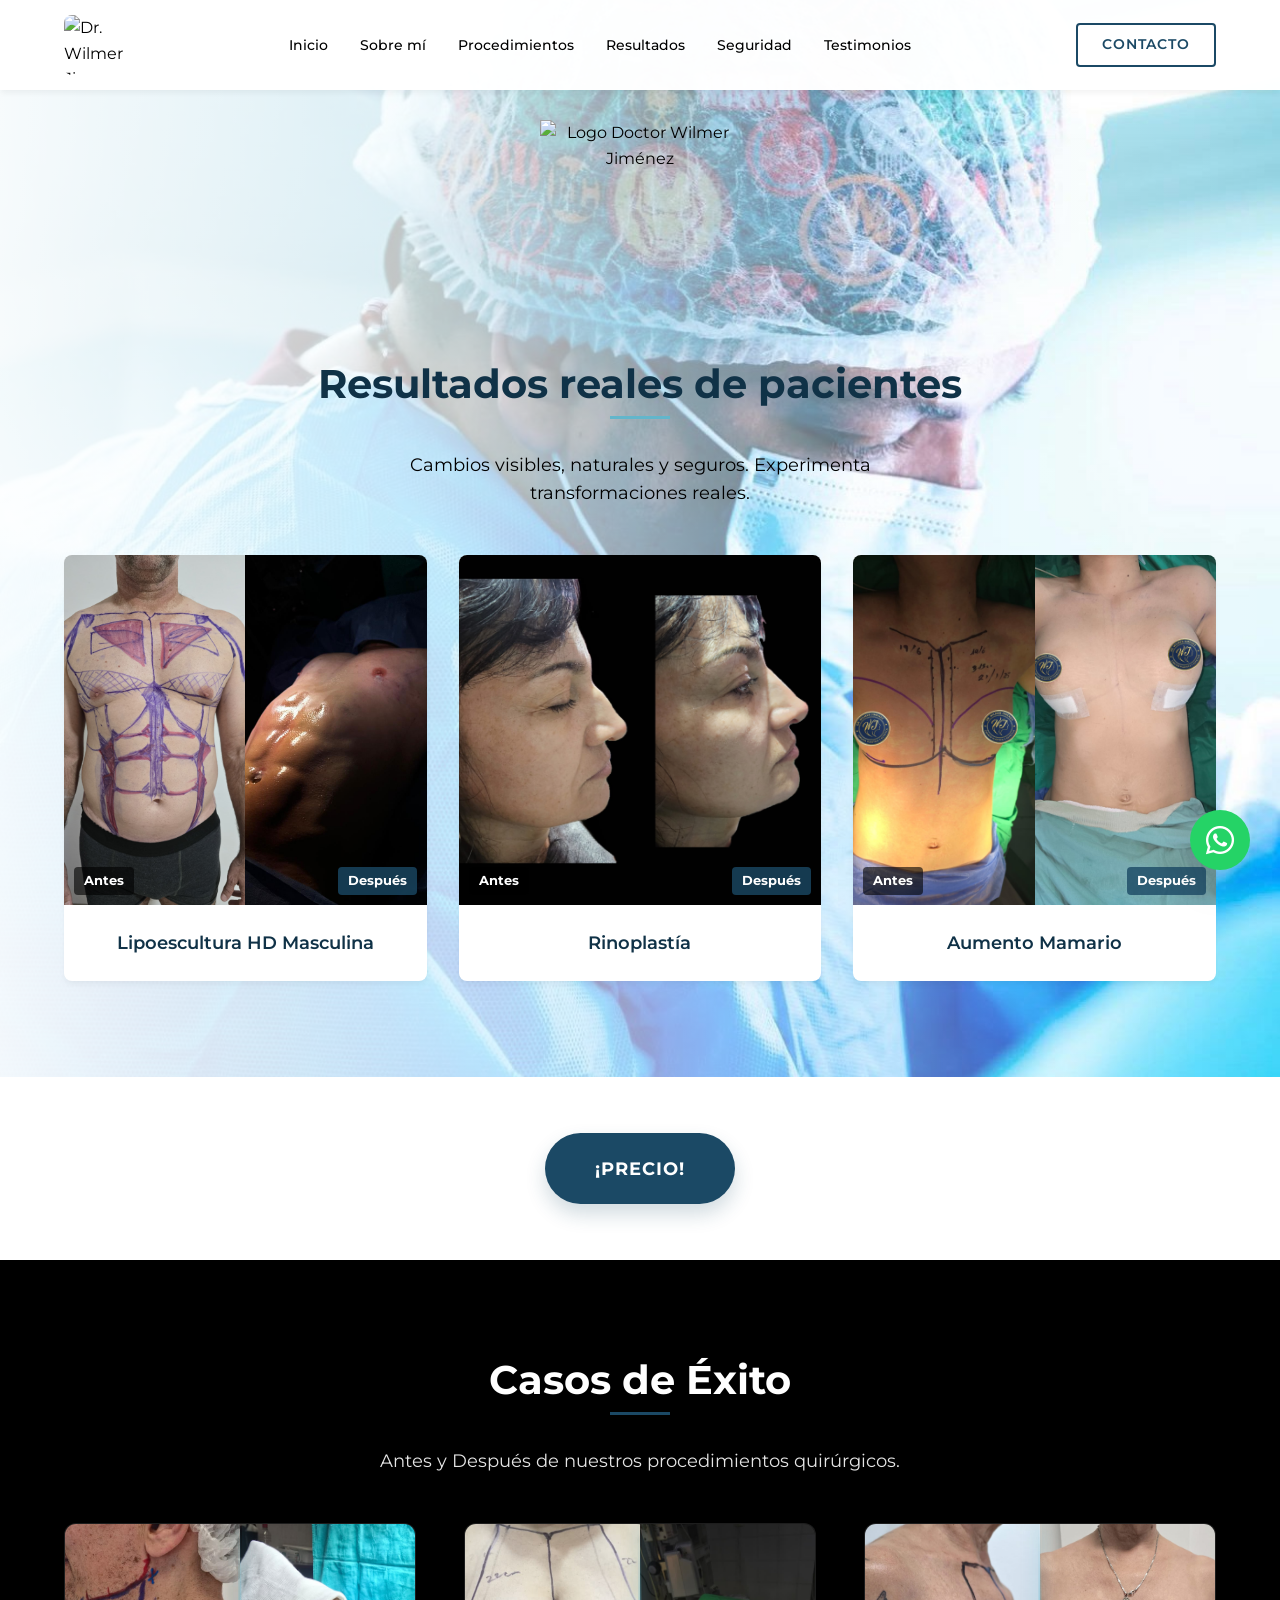
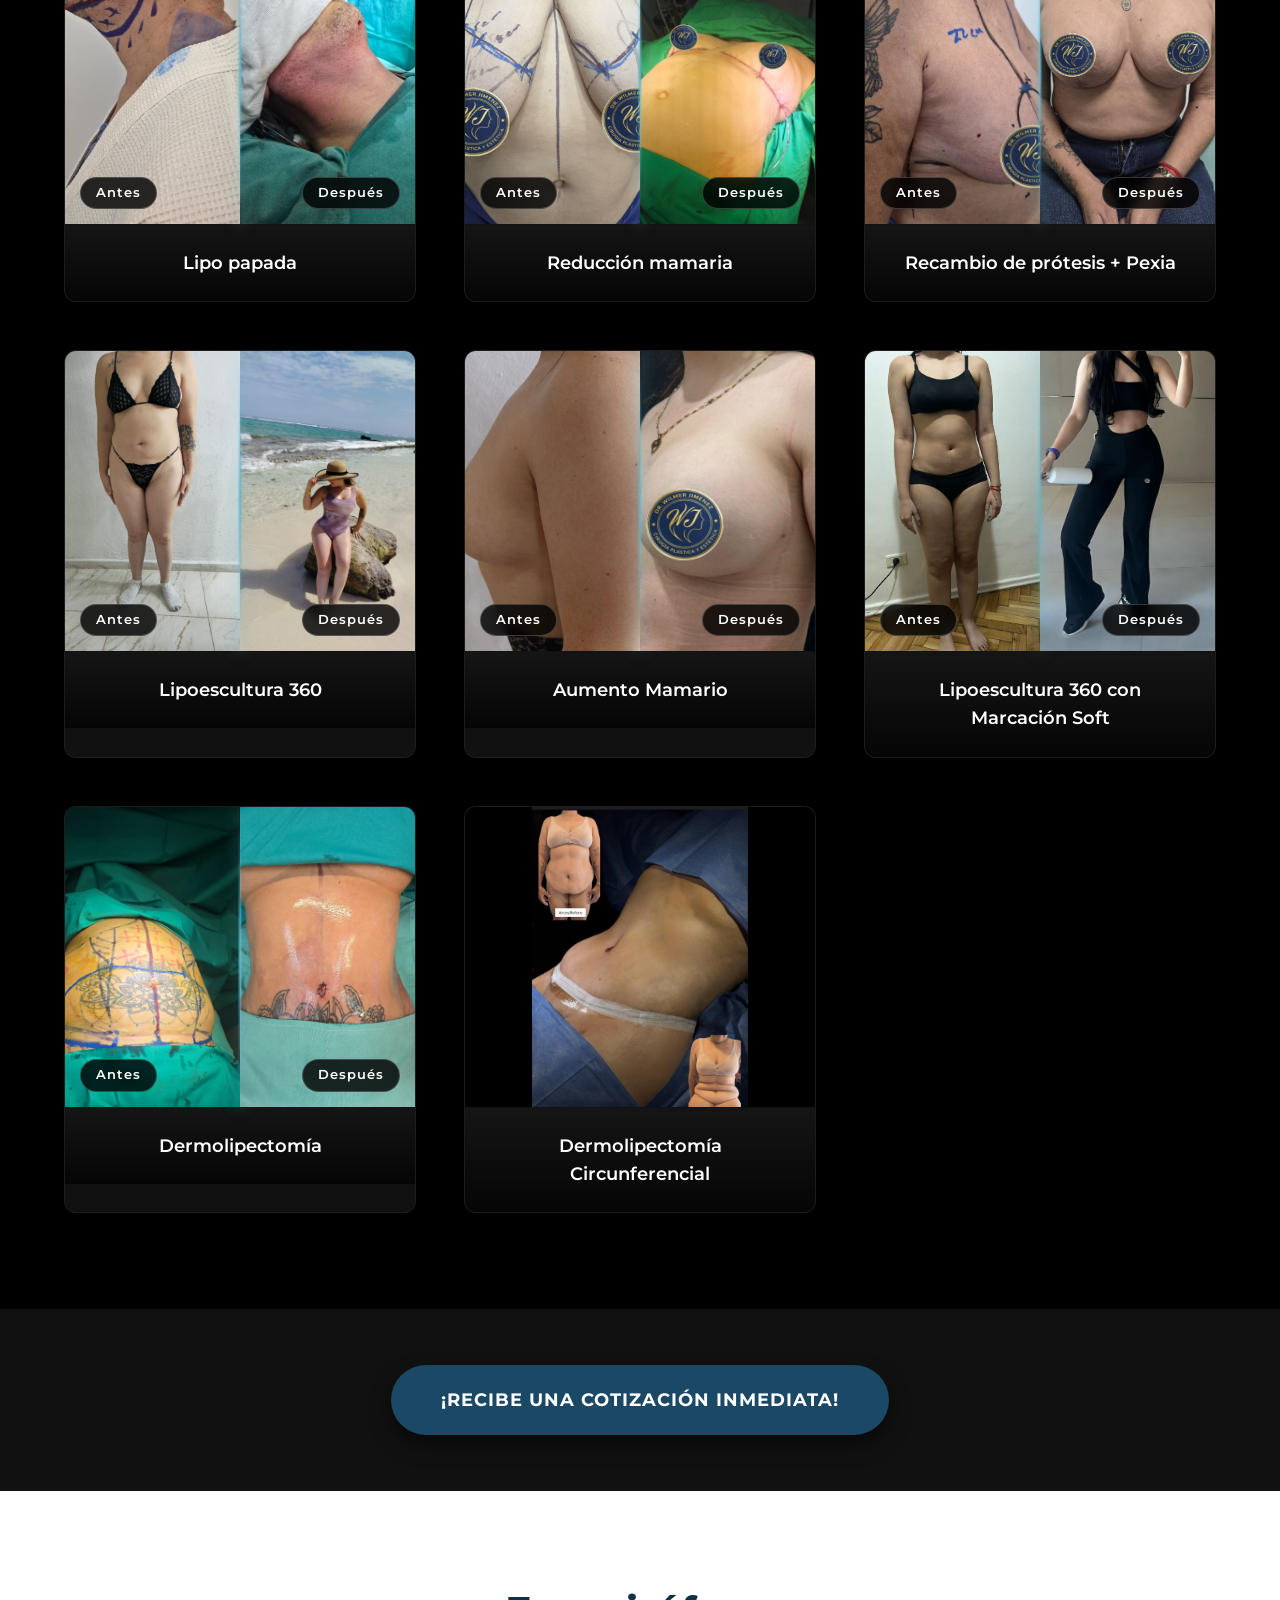
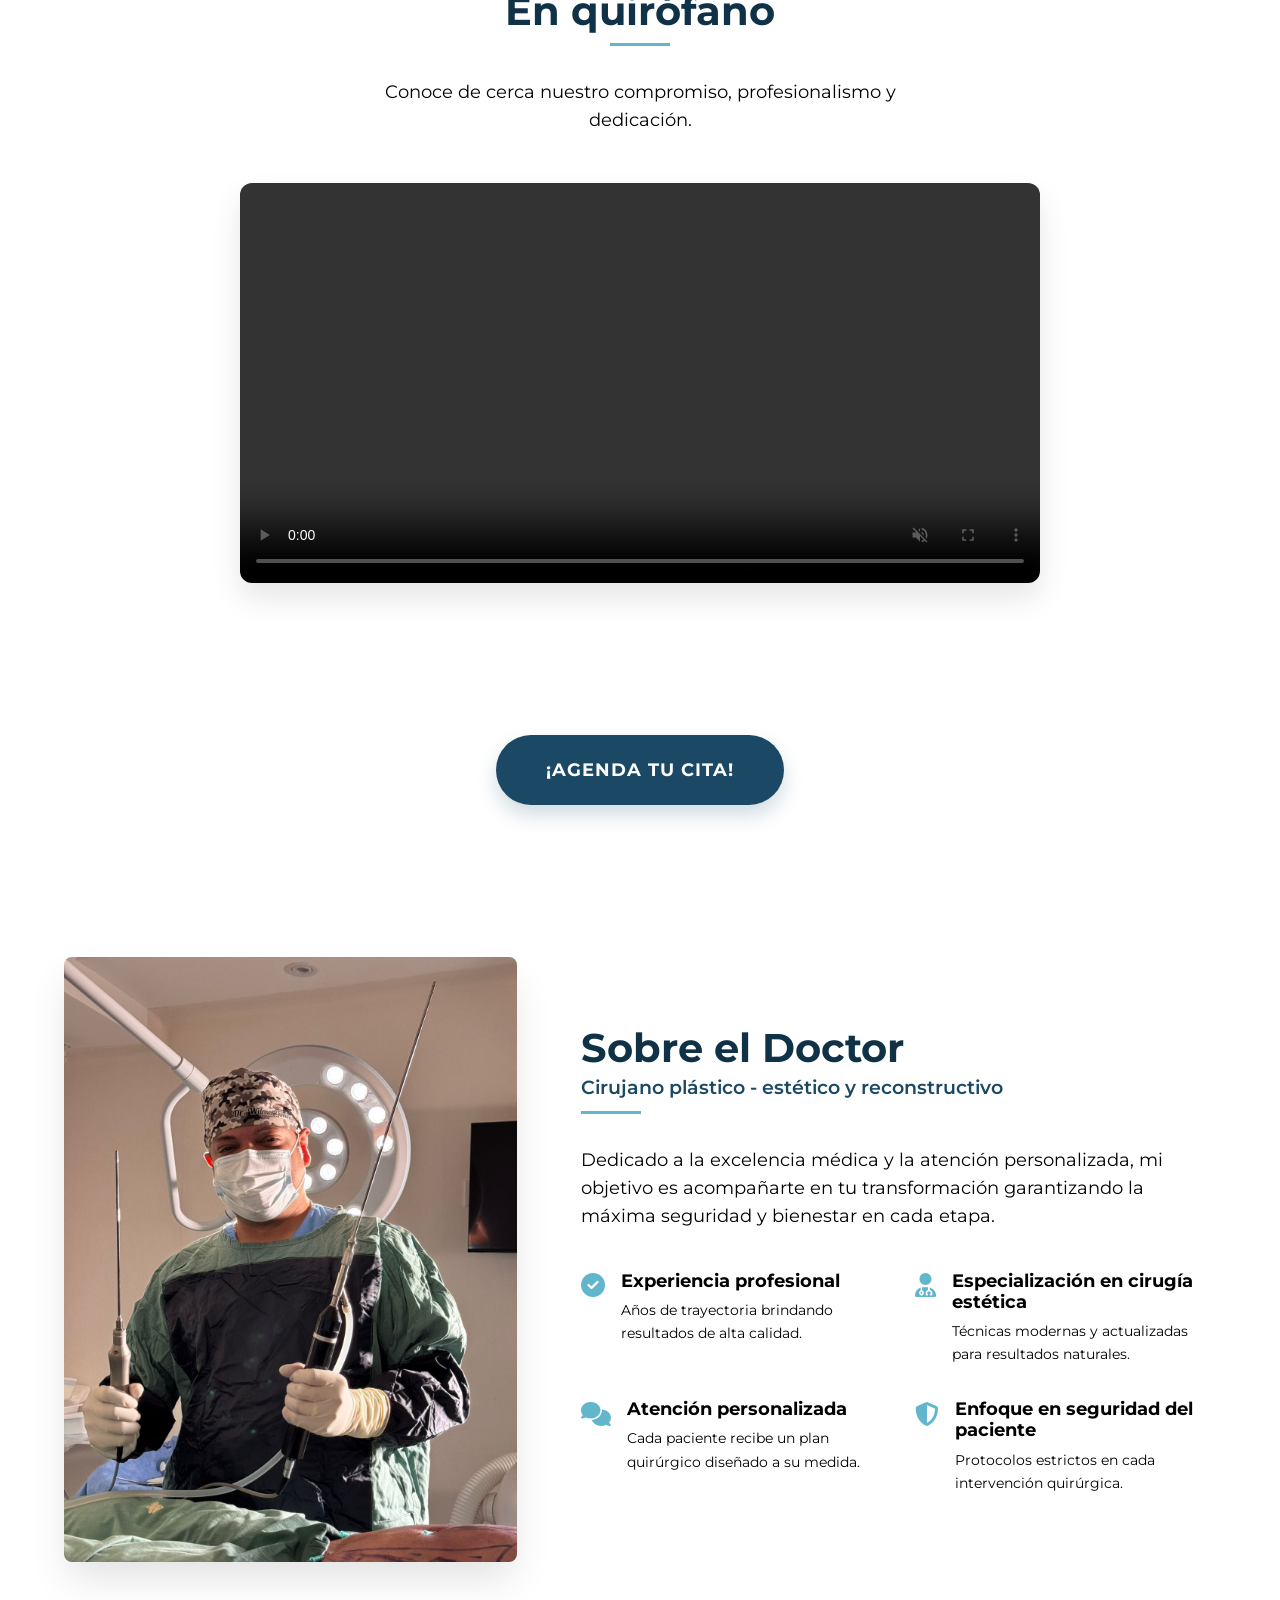
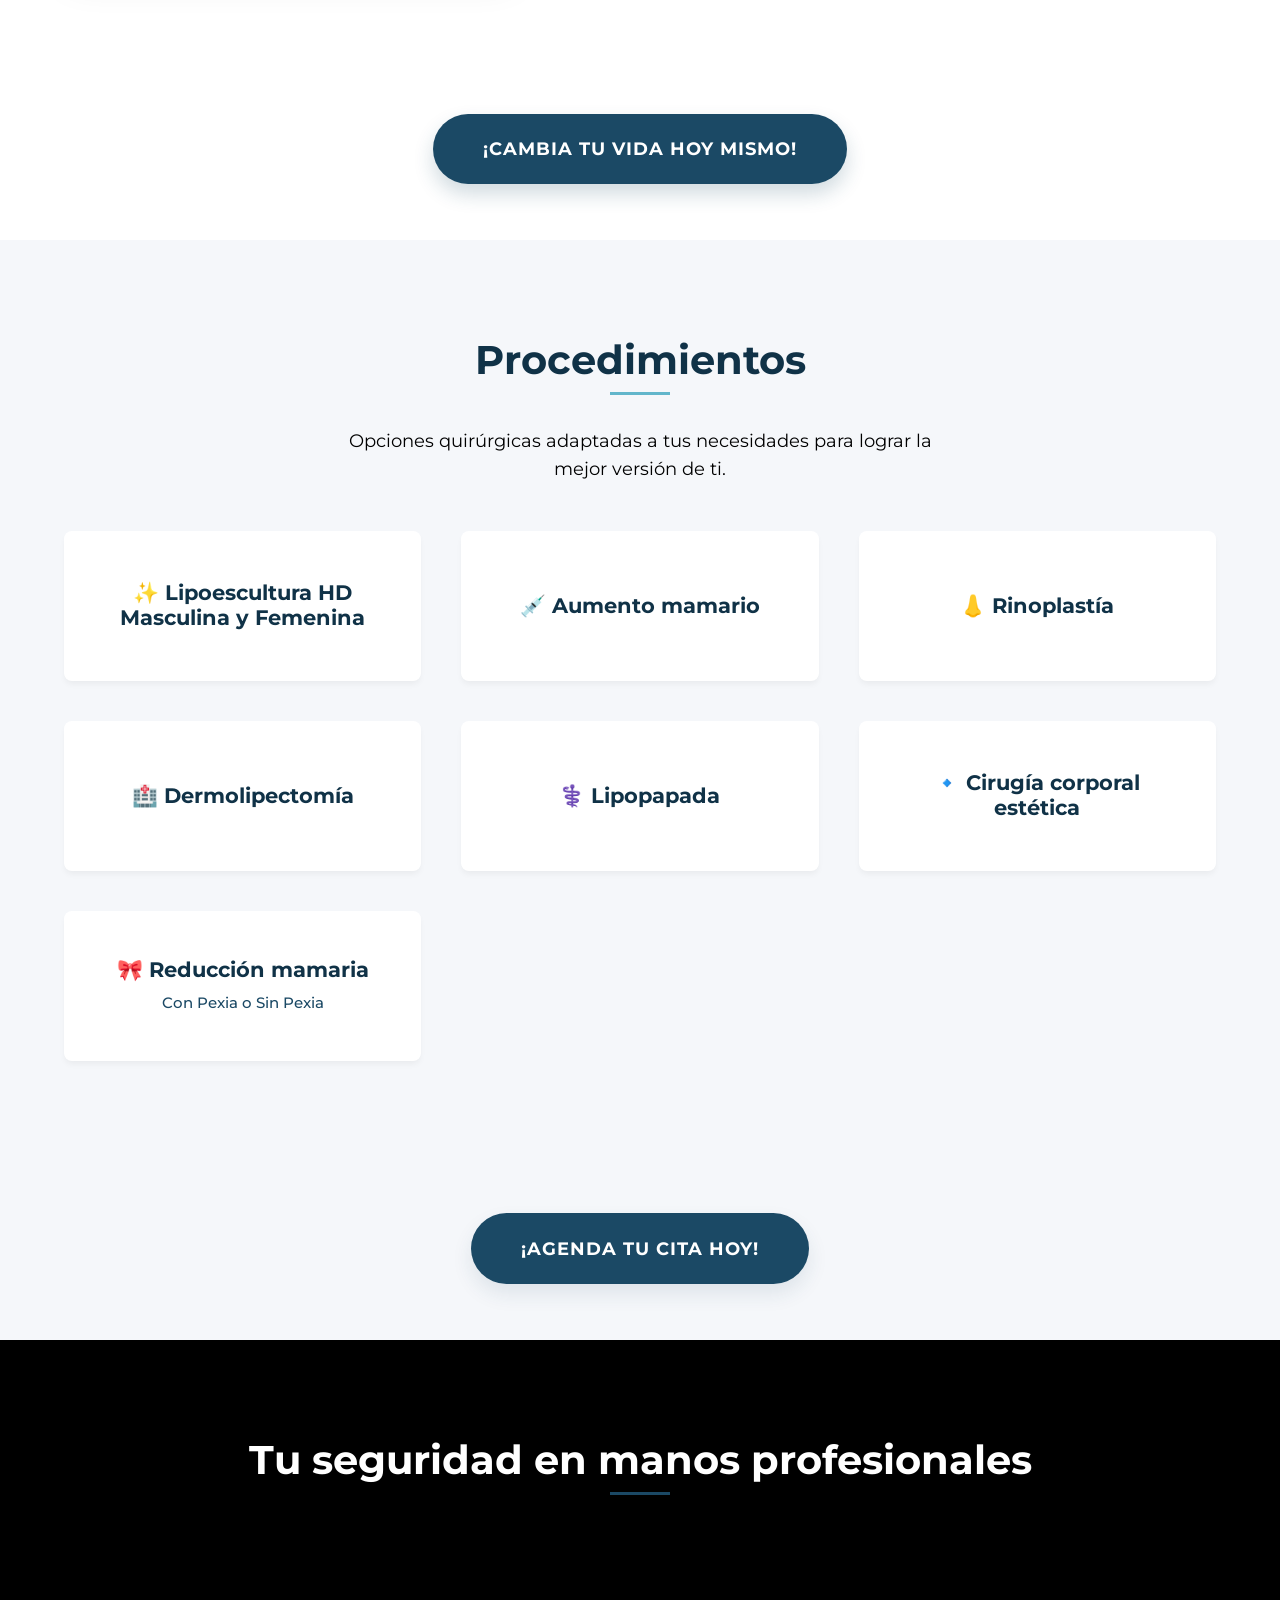
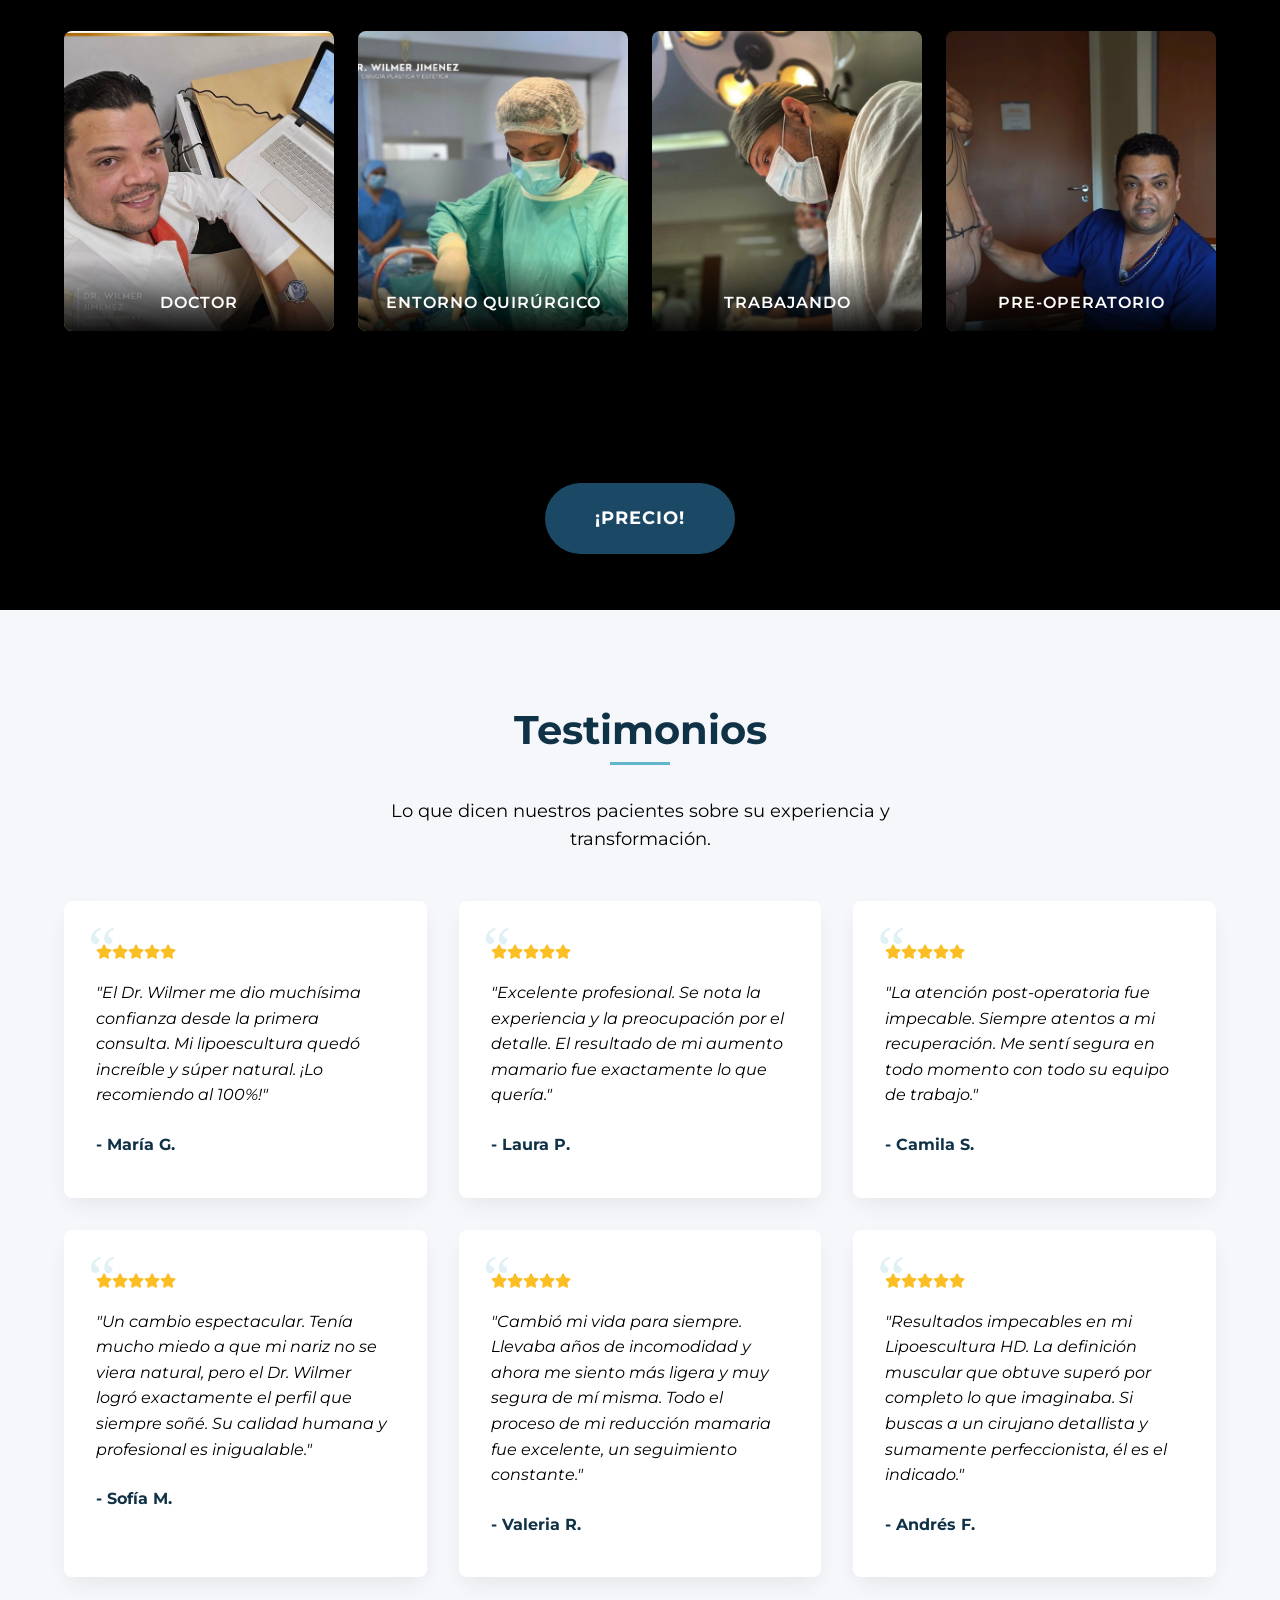
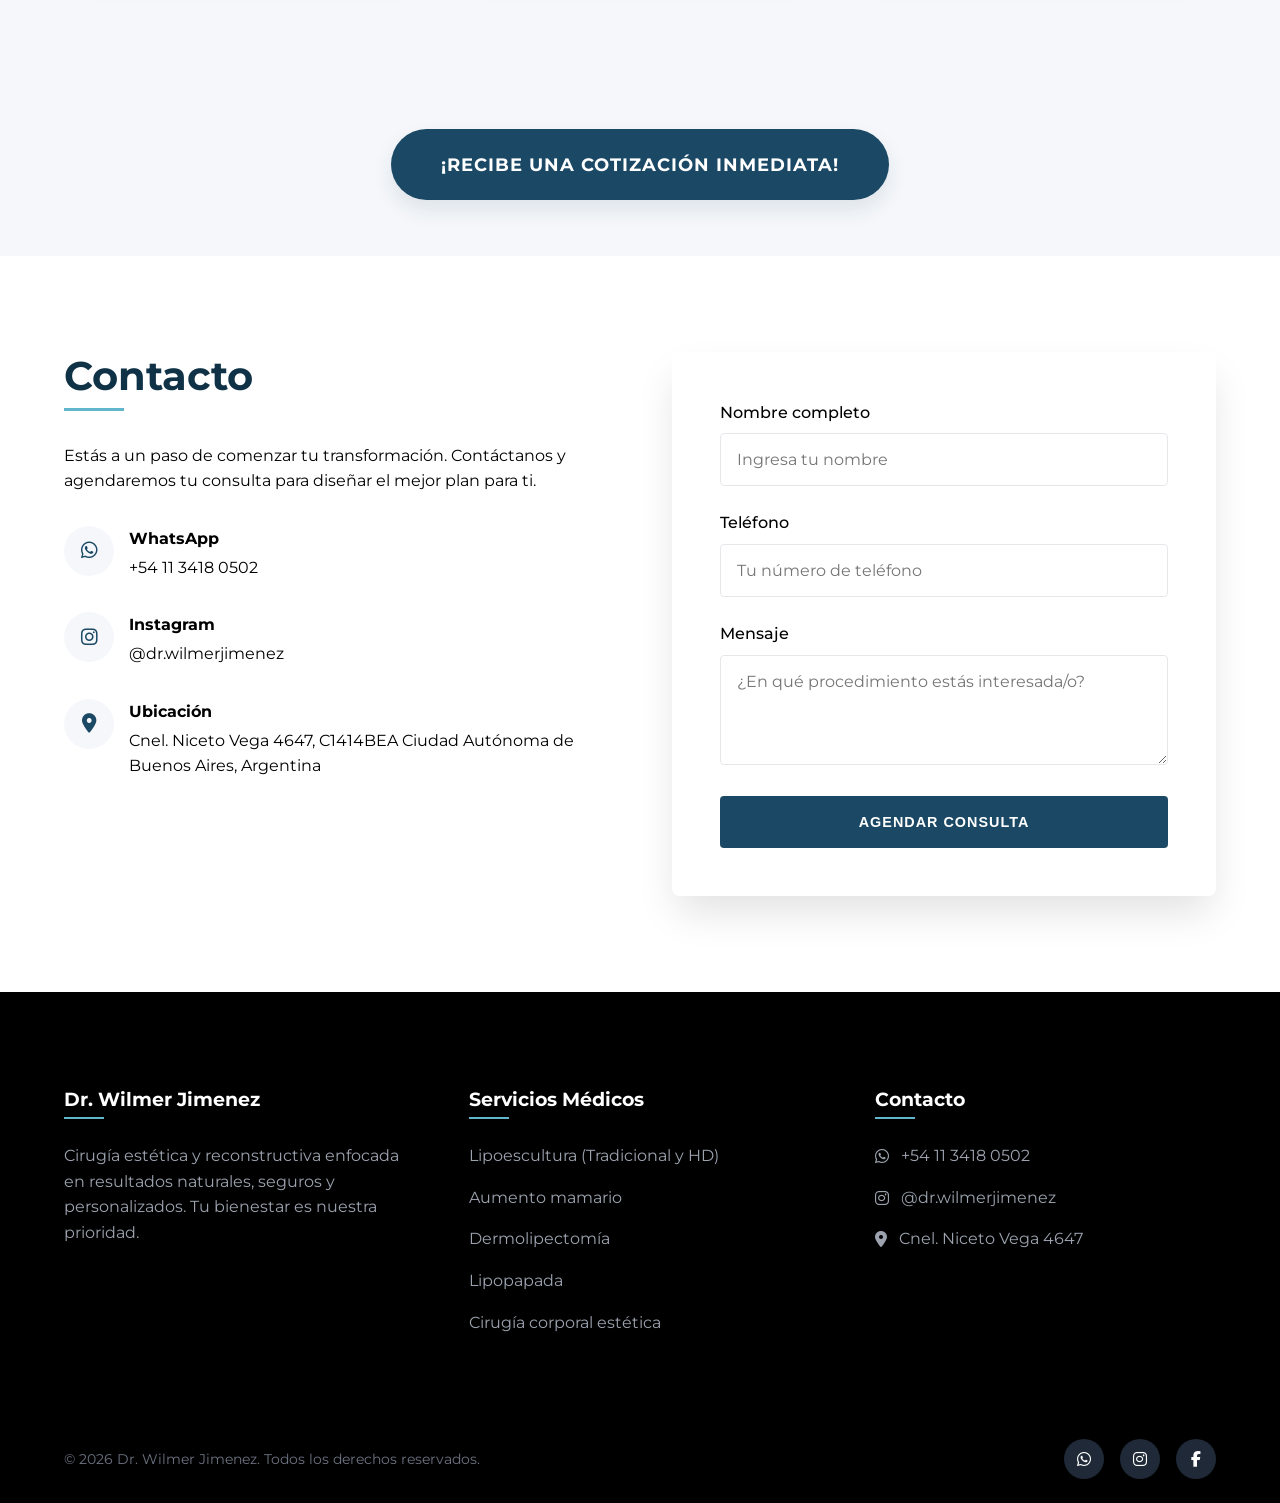
==== index.html @ eb7a6cd9 "Add files via upload" ====
<!DOCTYPE html>
<html lang="es">

<head>
    <meta charset="UTF-8">
    <meta name="viewport" content="width=device-width, initial-scale=1.0">
    <title>Dr. Wilmer Jimenez | Cirugía Estética y Reconstructiva</title>
    <meta name="description"
        content="Dr. Wilmer Jimenez, especialista en cirugía estética y reconstructiva. Resultados naturales, seguros y personalizados.">
    <!-- Google Fonts -->
    <link rel="preconnect" href="https://fonts.googleapis.com">
    <link rel="preconnect" href="https://fonts.gstatic.com" crossorigin>
    <link href="https://fonts.googleapis.com/css2?family=Montserrat:wght@300;400;500;600;700&display=swap"
        rel="stylesheet">
    <!-- Font Awesome for Icons -->
    <link rel="stylesheet" href="https://cdnjs.cloudflare.com/ajax/libs/font-awesome/6.4.0/css/all.min.css">
    <!-- AOS Animations CSS -->
    <link href="https://unpkg.com/aos@2.3.1/dist/aos.css" rel="stylesheet">
    <link rel="stylesheet" href="style.css">
    <!-- Favicon & Touch Icons -->
    <link rel="icon" type="image/png" sizes="32x32" href="favicon1/favicon.png?v=3">
    <link rel="icon" type="image/png" sizes="16x16" href="favicon1/favicon.png?v=3">
    <link rel="apple-touch-icon" href="favicon1/favicon.png?v=3">
    <link rel="shortcut icon" href="favicon1/favicon.png?v=3">
</head>

<body>

    <!-- Header / Navbar -->
    <header class="header">
        <div class="container navbar">
            <a href="#" class="logo" style="display: flex; align-items: center; padding: 5px 0;">
                <img src="favicon1/favicon.png?v=3" alt="Dr. Wilmer Jimenez" style="width: 60px; height: 60px; object-fit: contain; border-radius: 8px;">
            </a>
            <nav class="nav-menu">
                <ul class="nav-list">
                    <li><a href="#inicio">Inicio</a></li>
                    <li><a href="#sobre-mi">Sobre mí</a></li>
                    <li><a href="#procedimientos">Procedimientos</a></li>
                    <li><a href="#resultados">Resultados</a></li>
                    <li><a href="#seguridad">Seguridad</a></li>
                    <li><a href="#testimonios">Testimonios</a></li>
                </ul>
            </nav>
            <a href="#contacto" class="btn btn-outline nav-btn">Contacto</a>
            <button class="menu-toggle" aria-label="Abrir menú">
                <i class="fas fa-bars"></i>
            </button>
        </div>
    </header>

    <!-- Resultados Reales -->
    <section id="resultados" class="results section-padding" style="padding-top: 120px; background-image: linear-gradient(to right, rgba(255, 255, 255, 0.95) 0%, rgba(255, 255, 255, 0.7) 40%, rgba(255, 255, 255, 0) 100%), url('resu_Img/banner.jpeg'); background-size: cover; background-position: center; background-repeat: no-repeat;">
        <div class="container">
            <div class="text-center" style="margin-bottom: 2.5rem; display: flex; flex-direction: column; align-items: center; gap: 1.5rem;">
                <img src="favicon1/favicon.png?v=3" alt="Logo Doctor Wilmer Jiménez" style="width: 100%; max-width: 200px; aspect-ratio: 1/1; object-fit: contain; box-shadow: none;">
            </div>
            <div class="section-header text-center">
                <h2 class="section-title">Resultados reales de pacientes</h2>
                <div class="title-divider center"></div>
                <p class="section-subtitle">Cambios visibles, naturales y seguros. Experimenta transformaciones reales.</p>
            </div>

            <div class="results-grid">
                <div class="result-item">
                    <div class="result-img-wrapper" style="display: flex;">
                        <div style="flex: 1; position: relative;">
                            <img src="segu_Img/antes1.jpeg" alt="Antes" style="width: 100%; height: 100%; object-fit: cover;">
                            <div style="position: absolute; bottom: 10px; left: 10px; background: rgba(0,0,0,0.6); color: white; padding: 4px 10px; font-size: 0.8rem; border-radius: 4px; font-weight: bold;">Antes</div>
                        </div>
                        <div style="flex: 1; position: relative;">
                            <img src="segu_Img/despues1.jpeg" alt="Después" style="width: 100%; height: 100%; object-fit: cover;">
                            <div style="position: absolute; bottom: 10px; right: 10px; background: rgba(27,73,101,0.8); color: white; padding: 4px 10px; font-size: 0.8rem; border-radius: 4px; font-weight: bold;">Después</div>
                        </div>
                    </div>
                    <div class="result-caption">Lipoescultura HD Masculina</div>
                </div>
                <div class="result-item">
                    <div class="result-img-wrapper" style="display: flex;">
                        <div style="flex: 1; position: relative;">
                            <img src="segu_Img/antes2.jpeg" alt="Antes" style="width: 100%; height: 100%; object-fit: cover;">
                            <div style="position: absolute; bottom: 10px; left: 10px; background: rgba(0,0,0,0.6); color: white; padding: 4px 10px; font-size: 0.8rem; border-radius: 4px; font-weight: bold;">Antes</div>
                        </div>
                        <div style="flex: 1; position: relative;">
                            <img src="segu_Img/despuse2.jpeg" alt="Después" style="width: 100%; height: 100%; object-fit: cover;">
                            <div style="position: absolute; bottom: 10px; right: 10px; background: rgba(27,73,101,0.8); color: white; padding: 4px 10px; font-size: 0.8rem; border-radius: 4px; font-weight: bold;">Después</div>
                        </div>
                    </div>
                    <div class="result-caption">Rinoplastía</div>
                </div>
                <div class="result-item">
                    <div class="result-img-wrapper" style="display: flex;">
                        <div style="flex: 1; position: relative;">
                            <img src="segu_Img/ANTES3.jpeg" alt="Antes de Aumento Mamario - Dr Wilmer Jimenez" style="width: 100%; height: 100%; object-fit: cover;">
                            <div style="position: absolute; bottom: 10px; left: 10px; background: rgba(0,0,0,0.6); color: white; padding: 4px 10px; font-size: 0.8rem; border-radius: 4px; font-weight: bold;">Antes</div>
                        </div>
                        <div style="flex: 1; position: relative;">
                            <img src="segu_Img/despues3.jpeg" alt="Después de Aumento Mamario - Dr Wilmer Jimenez" style="width: 100%; height: 100%; object-fit: cover;">
                            <div style="position: absolute; bottom: 10px; right: 10px; background: rgba(27,73,101,0.8); color: white; padding: 4px 10px; font-size: 0.8rem; border-radius: 4px; font-weight: bold;">Después</div>
                        </div>
                    </div>
                    <div class="result-caption">Aumento Mamario</div>
                </div>
            </div>
        </div>
    </section>

    <div class="cta-divider text-center" style="padding: 3.5rem 0; width: 100%; display: flex; justify-content: center;">
        <a href="#contacto" class="btn btn-primary" style="font-size: 1.1rem; padding: 1.2rem 3rem; border-radius: 50px; text-transform: uppercase; font-weight: 700; box-shadow: 0 10px 20px rgba(27, 73, 101, 0.2); transition: all 0.3s ease; text-decoration: none;">¡PRECIO!</a>
    </div>

    <!-- Más Resultados de Pacientes (Estética Premium) -->
    <section class="premium-results-section bg-dark section-padding text-white" id="casos-exito">
        <div class="container">
            <div class="section-header text-center" data-aos="fade-up">
                <h2 class="section-title text-white">Casos de Éxito</h2>
                <div class="title-divider center light"></div>
                <p class="section-subtitle text-white" style="opacity: 0.9;">Antes y Después de nuestros procedimientos quirúrgicos.</p>
            </div>

            <style>
                .premium-results-grid {
                    display: grid;
                    grid-template-columns: repeat(auto-fit, minmax(320px, 1fr));
                    gap: 3rem;
                }
                .premium-result-card {
                    background: #111;
                    border-radius: 12px;
                    overflow: hidden;
                    box-shadow: 0 15px 35px rgba(0,0,0,0.5);
                    transition: transform 0.4s ease, box-shadow 0.4s ease;
                    border: 1px solid rgba(255,255,255,0.05);
                }
                .premium-result-images {
                    display: flex;
                    height: 300px;
                    position: relative;
                }
                .img-container {
                    flex: 1;
                    position: relative;
                    background: #111;
                    overflow: hidden;
                    display: flex;
                    align-items: center;
                    justify-content: center;
                }
                .img-container img {
                    width: 100%;
                    height: 100%;
                    object-fit: cover; /* Ajustar y recortar para uniformidad */
                    object-position: center; /* Centrado de la imagen */
                    transition: transform 0.6s ease;
                }
                
                /* Efecto Reveal al hacer scroll (AOS) o hover */
                .premium-result-card.aos-animate .img-container img {
                    /* filter removido para pruebas */
                }
                .premium-result-card:hover .img-container img {
                    transform: scale(1.05);
                }

                .premium-divider {
                    width: 3px;
                    background: linear-gradient(180deg, transparent, rgba(98, 182, 203, 0.8), transparent);
                    height: 100%;
                    z-index: 10;
                    position: absolute;
                    left: 50%;
                    transform: translateX(-50%);
                    box-shadow: 0 0 15px rgba(98, 182, 203, 0.6);
                }
                .img-container .badge {
                    position: absolute;
                    bottom: 15px;
                    background: rgba(0,0,0,0.8);
                    color: #fff;
                    padding: 5px 15px;
                    border-radius: 20px;
                    font-size: 0.8rem;
                    font-weight: 600;
                    letter-spacing: 1px;
                    border: 1px solid rgba(255,255,255,0.2);
                    backdrop-filter: blur(5px);
                    z-index: 15;
                }
                .img-container.antes .badge { left: 15px; }
                .img-container.despues .badge { right: 15px; }
                .premium-result-info {
                    padding: 1.5rem;
                    text-align: center;
                    font-weight: 600;
                    font-size: 1.1rem;
                    color: #fff;
                    background: linear-gradient(to top, #050505, #151515);
                    border-top: 1px solid rgba(255,255,255,0.05);
                }
                
                @media (max-width: 768px) {
                    .premium-result-images {
                        height: 220px;
                    }
                }
            </style>
            
            <div class="premium-results-grid">
                <!-- Lipo Papada -->
                <div class="premium-result-card" data-aos="fade-up">
                    <div class="premium-result-images">
                        <div class="img-container antes">
                            <img src="papda_img/papad1.jpeg" alt="Antes Lipo Papada">
                            <span class="badge">Antes</span>
                        </div>
                        <div class="premium-divider"></div>
                        <div class="img-container despues">
                            <img src="papda_img/papad2.jpeg" alt="Después Lipo Papada">
                            <span class="badge">Después</span>
                        </div>
                    </div>
                    <div class="premium-result-info">Lipo papada</div>
                </div>

                <!-- Reducción mamaria -->
                <div class="premium-result-card" data-aos="fade-up" data-aos-delay="100">
                    <div class="premium-result-images">
                        <div class="img-container antes">
                            <img src="redu_img/REDUCCION1.jpeg" alt="Antes de Reducción mamaria - Dr Wilmer Jimenez" title="Antes de Reducción mamaria">
                            <span class="badge">Antes</span>
                        </div>
                        <div class="premium-divider"></div>
                        <div class="img-container despues">
                            <img src="redu_img/REDUCCION2.jpeg" alt="Después de Reducción mamaria - Dr Wilmer Jimenez" title="Después de Reducción mamaria">
                            <span class="badge">Después</span>
                        </div>
                    </div>
                    <div class="premium-result-info">Reducción mamaria</div>
                </div>

                <!-- Recambio de prótesis mas pexia -->
                <div class="premium-result-card" data-aos="fade-up" data-aos-delay="200">
                    <div class="premium-result-images">
                        <div class="img-container antes">
                            <img src="protesis_img/REC1.jpeg" alt="Antes Recambio de prótesis y pexia - Dr Wilmer Jimenez" title="Antes Recambio de prótesis">
                            <span class="badge">Antes</span>
                        </div>
                        <div class="premium-divider"></div>
                        <div class="img-container despues">
                            <img src="protesis_img/REC2.jpeg" alt="Después Recambio de prótesis y pexia - Dr Wilmer Jimenez" title="Después Recambio de prótesis">
                            <span class="badge">Después</span>
                        </div>
                    </div>
                    <div class="premium-result-info">Recambio de prótesis + Pexia</div>
                </div>

                <!-- Lipoescultura 360 -->
                <div class="premium-result-card" data-aos="fade-up">
                    <div class="premium-result-images">
                        <div class="img-container antes">
                            <img src="lipored_img/lipooo1.png" alt="Antes Lipoescultura 360">
                            <span class="badge">Antes</span>
                        </div>
                        <div class="premium-divider"></div>
                        <div class="img-container despues">
                            <img src="lipored_img/lipooo2..jpeg" alt="Después Lipoescultura 360">
                            <span class="badge">Después</span>
                        </div>
                    </div>
                    <div class="premium-result-info">Lipoescultura 360</div>
                </div>

                <!-- Aumento Mamario -->
                <div class="premium-result-card" data-aos="fade-up" data-aos-delay="100">
                    <div class="premium-result-images">
                        <div class="img-container antes">
                            <img src="Aumen_img/au1.jpeg" alt="Antes Aumento Mamario - Dr Wilmer Jimenez" title="Antes de Aumento Mamario">
                            <span class="badge">Antes</span>
                        </div>
                        <div class="premium-divider"></div>
                        <div class="img-container despues">
                            <img src="Aumen_img/au2.jpeg" alt="Después Aumento Mamario - Dr Wilmer Jimenez" title="Después de Aumento Mamario">
                            <span class="badge">Después</span>
                        </div>
                    </div>
                    <div class="premium-result-info">Aumento Mamario</div>
                </div>

                <!-- Lipoescultura 360 con Marcación Soft -->
                <div class="premium-result-card" data-aos="fade-up" data-aos-delay="200">
                    <div class="premium-result-images">
                        <div class="img-container antes">
                            <img src="lipo_img/lip11.jpeg" alt="Antes Lipoescultura 360 con Marcación Soft">
                            <span class="badge">Antes</span>
                        </div>
                        <div class="premium-divider"></div>
                        <div class="img-container despues">
                            <img src="lipo_img/lipo22.jpeg" alt="Después Lipoescultura 360 con Marcación Soft">
                            <span class="badge">Después</span>
                        </div>
                    </div>
                    <div class="premium-result-info">Lipoescultura 360 con Marcación Soft</div>
                </div>

                <!-- Dermolipectomía -->
                <div class="premium-result-card" data-aos="fade-up">
                    <div class="premium-result-images">
                        <div class="img-container antes">
                            <img src="dermi_Img/dermo1.jpeg" alt="Antes Dermolipectomía">
                            <span class="badge">Antes</span>
                        </div>
                        <div class="premium-divider"></div>
                        <div class="img-container despues">
                            <img src="dermi_Img/dermo2.jpeg" alt="Después Dermolipectomía">
                            <span class="badge">Después</span>
                        </div>
                    </div>
                    <div class="premium-result-info">Dermolipectomía</div>
                </div>

                <!-- Dermolipectomía Circunferencial -->
                <div class="premium-result-card" data-aos="fade-up" data-aos-delay="100">
                    <div class="premium-result-images">
                        <div class="img-container">
                            <img src="circun_img.jpeg" alt="Dermolipectomía Circunferencial" style="object-fit: contain; background: #000;">
                        </div>
                    </div>
                    <div class="premium-result-info">Dermolipectomía Circunferencial</div>
                </div>
            </div>
        </div>
    </section>

    <div class="cta-divider text-center" style="padding: 3.5rem 0; width: 100%; display: flex; justify-content: center; background-color: #111;">
        <a href="#contacto" class="btn btn-primary" style="font-size: 1.1rem; padding: 1.2rem 3rem; border-radius: 50px; text-transform: uppercase; font-weight: 700; box-shadow: 0 10px 20px rgba(0, 0, 0, 0.5); transition: all 0.3s ease; text-decoration: none;">¡RECIBE UNA COTIZACIÓN INMEDIATA!</a>
    </div>

    <!-- El Doctor Trabajando -->
    <section id="inicio" class="video-section section-padding">
        <div class="container">
            <div class="section-header text-center">
                <h2 class="section-title">En quirófano</h2>
                <div class="title-divider center"></div>
                <p class="section-subtitle">Conoce de cerca nuestro compromiso, profesionalismo y dedicación.</p>
            </div>
            <div style="max-width: 800px; margin: 0 auto; border-radius: 12px; overflow: hidden; box-shadow: 0 15px 30px rgba(0,0,0,0.1);">
                <video src="comotrabaja_vid/WhatsApp%20Video%202026-04-03%20at%2016.46.43.mp4" controls autoplay muted loop playsinline style="width: 100%; display: block;"></video>
            </div>
        </div>
    </section>

    <div class="cta-divider text-center" style="padding: 3.5rem 0; width: 100%; display: flex; justify-content: center;">
        <a href="#contacto" class="btn btn-primary" style="font-size: 1.1rem; padding: 1.2rem 3rem; border-radius: 50px; text-transform: uppercase; font-weight: 700; box-shadow: 0 10px 20px rgba(27, 73, 101, 0.2); transition: all 0.3s ease; text-decoration: none;">¡AGENDA TU CITA!</a>
    </div>

    <!-- Sobre el Doctor -->
    <section id="sobre-mi" class="about section-padding">
        <div class="container about-container">
            <div class="about-image" style="display: block; visibility: visible; opacity: 1; min-height: 200px; min-width: 200px;">
                <!-- Por favor, reemplaza esta imagen con la foto real del doctor -->
                <img src="sobre_im.jpeg" alt="Dr. Wilmer Jimenez - Cirujano Plástico Estético y Reconstructivo en Buenos Aires" title="Dr. Wilmer Jimenez - Cirujano Plástico">
            </div>
            <div class="about-content">
                <h2 class="section-title">Sobre el Doctor</h2>
                <p style="font-size: 1.2rem; font-weight: 600; color: var(--clr-medical-blue); margin-bottom: 0.5rem; margin-top: -0.5rem;">Cirujano plástico - estético y reconstructivo</p>
                <div class="title-divider"></div>
                <p class="bio-text">Dedicado a la excelencia médica y la atención personalizada, mi objetivo es
                    acompañarte en tu transformación garantizando la máxima seguridad y bienestar en cada etapa.</p>

                <ul class="about-list">
                    <li>
                        <i class="fas fa-check-circle"></i>
                        <div>
                            <h3>Experiencia profesional</h3>
                            <p>Años de trayectoria brindando resultados de alta calidad.</p>
                        </div>
                    </li>
                    <li>
                        <i class="fas fa-user-md"></i>
                        <div>
                            <h3>Especialización en cirugía estética</h3>
                            <p>Técnicas modernas y actualizadas para resultados naturales.</p>
                        </div>
                    </li>
                    <li>
                        <i class="fas fa-comments"></i>
                        <div>
                            <h3>Atención personalizada</h3>
                            <p>Cada paciente recibe un plan quirúrgico diseñado a su medida.</p>
                        </div>
                    </li>
                    <li>
                        <i class="fas fa-shield-alt"></i>
                        <div>
                            <h3>Enfoque en seguridad del paciente</h3>
                            <p>Protocolos estrictos en cada intervención quirúrgica.</p>
                        </div>
                    </li>
                </ul>
            </div>
        </div>
    </section>

    <div class="cta-divider text-center" style="padding: 3.5rem 0; width: 100%; display: flex; justify-content: center;">
        <a href="#contacto" class="btn btn-primary" style="font-size: 1.1rem; padding: 1.2rem 3rem; border-radius: 50px; text-transform: uppercase; font-weight: 700; box-shadow: 0 10px 20px rgba(27, 73, 101, 0.2); transition: all 0.3s ease; text-decoration: none;">¡CAMBIA TU VIDA HOY MISMO!</a>
    </div>

    <!-- Procedimientos -->
    <section id="procedimientos" class="procedures section-padding bg-light">
        <div class="container">
            <div class="section-header text-center">
                <h2 class="section-title">Procedimientos</h2>
                <div class="title-divider center"></div>
                <p class="section-subtitle">Opciones quirúrgicas adaptadas a tus necesidades para lograr la mejor
                    versión de ti.</p>
            </div>

            <div class="procedures-grid">
                <!-- Card 1 -->
                <div class="procedure-card">
                    <div class="procedure-content text-center"
                        style="display: flex; align-items: center; justify-content: center; min-height: 150px;">
                        <h3 style="margin-bottom: 0;">✨ Lipoescultura HD Masculina y Femenina</h3>
                    </div>
                </div>

                <!-- Card 2 -->
                <div class="procedure-card">
                    <div class="procedure-content text-center"
                        style="display: flex; align-items: center; justify-content: center; min-height: 150px;">
                        <h3 style="margin-bottom: 0;">💉 Aumento mamario</h3>
                    </div>
                </div>

                <!-- Card 3 -->
                <div class="procedure-card">
                    <div class="procedure-content text-center"
                        style="display: flex; align-items: center; justify-content: center; min-height: 150px;">
                        <h3 style="margin-bottom: 0;">👃 Rinoplastía</h3>
                    </div>
                </div>

                <!-- Card 4 -->
                <div class="procedure-card">
                    <div class="procedure-content text-center"
                        style="display: flex; align-items: center; justify-content: center; min-height: 150px;">
                        <h3 style="margin-bottom: 0;">🏥 Dermolipectomía</h3>
                    </div>
                </div>

                <!-- Card 5 -->
                <div class="procedure-card">
                    <div class="procedure-content text-center"
                        style="display: flex; align-items: center; justify-content: center; min-height: 150px;">
                        <h3 style="margin-bottom: 0;">⚕️ Lipopapada</h3>
                    </div>
                </div>

                <!-- Card 6 -->
                <div class="procedure-card">
                    <div class="procedure-content text-center"
                        style="display: flex; align-items: center; justify-content: center; min-height: 150px;">
                        <h3 style="margin-bottom: 0;">🔹 Cirugía corporal estética</h3>
                    </div>
                </div>

                <!-- Card 7 -->
                <div class="procedure-card">
                    <div class="procedure-content text-center"
                        style="display: flex; align-items: center; justify-content: center; min-height: 150px; flex-direction: column;">
                        <h3 style="margin-bottom: 0;">🎀 Reducción mamaria</h3>
                        <span style="font-size: 0.95em; font-weight: 500; margin-top: 0.5rem; color: var(--clr-medical-blue);">Con Pexia o Sin Pexia</span>
                    </div>
                </div>
            </div>
        </div>
    </section>

    <div class="cta-divider text-center" style="padding: 3.5rem 0; width: 100%; display: flex; justify-content: center; background-color: var(--clr-gray-light);">
        <a href="#contacto" class="btn btn-primary" style="font-size: 1.1rem; padding: 1.2rem 3rem; border-radius: 50px; text-transform: uppercase; font-weight: 700; box-shadow: 0 10px 20px rgba(27, 73, 101, 0.1); transition: all 0.3s ease; text-decoration: none;">¡AGENDA TU CITA HOY!</a>
    </div>

    <!-- Fotos del Doctor Trabajando -->
    <section id="seguridad" class="trust section-padding bg-dark text-white">
        <div class="container">
            <div class="section-header text-center">
                <h2 class="section-title text-white">Tu seguridad en manos profesionales</h2>
                <div class="title-divider center light"></div>
                <p class="section-subtitle">Entorno clínico de primer nivel, tecnología avanzada y un equipo médico
                    altamente calificado.</p>
            </div>

            <div class="trust-gallery" style="grid-template-columns: repeat(auto-fit, minmax(200px, 1fr));">
                <div class="trust-img">
                    <img src="resu_Img/WhatsApp%20Image%202026-04-01%20at%2018.44.50.jpeg" alt="Doctor">
                    <div class="trust-overlay">Doctor</div>
                </div>
                <div class="trust-img">
                    <img src="sobre_img/WhatsApp%20Image%202026-04-01%20at%2018.44.50.jpeg" alt="Entorno quirúrgico">
                    <div class="trust-overlay">Entorno quirúrgico</div>
                </div>
                <div class="trust-img">
                    <img src="resu_Img/WhatsApp%20Image%202026-04-01%20at%2018.44.51.jpeg" alt="Doctor trabajando">
                    <div class="trust-overlay">Trabajando</div>
                </div>
                <div class="trust-img">
                    <img src="resu_Img/WhatsApp%20Image%202026-04-01%20at%2018.53.02.jpeg" alt="Pre-operatorio">
                    <div class="trust-overlay">Pre-operatorio</div>
                </div>
            </div>
        </div>
    </section>

    <div class="cta-divider text-center" style="padding: 3.5rem 0; width: 100%; display: flex; justify-content: center; background-color: var(--clr-black);">
        <a href="#contacto" class="btn btn-primary" style="font-size: 1.1rem; padding: 1.2rem 3rem; border-radius: 50px; text-transform: uppercase; font-weight: 700; box-shadow: 0 10px 20px rgba(0, 0, 0, 0.5); transition: all 0.3s ease; text-decoration: none;">¡PRECIO!</a>
    </div>

    <!-- Testimonios -->
    <section id="testimonios" class="testimonials section-padding bg-light">
        <div class="container">
            <div class="section-header text-center">
                <h2 class="section-title">Testimonios</h2>
                <div class="title-divider center"></div>
                <p class="section-subtitle">Lo que dicen nuestros pacientes sobre su experiencia y transformación.</p>
            </div>

            <div class="testimonials-grid">
                <div class="testimonial-card">
                    <div class="stars">
                        <i class="fas fa-star"></i><i class="fas fa-star"></i><i class="fas fa-star"></i><i
                            class="fas fa-star"></i><i class="fas fa-star"></i>
                    </div>
                    <p class="testimonial-text">"El Dr. Wilmer me dio muchísima confianza desde la primera consulta. Mi
                        lipoescultura quedó increíble y súper natural. ¡Lo recomiendo al 100%!"</p>
                    <div class="patient-name">- María G.</div>
                </div>
                <div class="testimonial-card">
                    <div class="stars">
                        <i class="fas fa-star"></i><i class="fas fa-star"></i><i class="fas fa-star"></i><i
                            class="fas fa-star"></i><i class="fas fa-star"></i>
                    </div>
                    <p class="testimonial-text">"Excelente profesional. Se nota la experiencia y la preocupación por el
                        detalle. El resultado de mi aumento mamario fue exactamente lo que quería."</p>
                    <div class="patient-name">- Laura P.</div>
                </div>
                <div class="testimonial-card">
                    <div class="stars">
                        <i class="fas fa-star"></i><i class="fas fa-star"></i><i class="fas fa-star"></i><i
                            class="fas fa-star"></i><i class="fas fa-star"></i>
                    </div>
                    <p class="testimonial-text">"La atención post-operatoria fue impecable. Siempre atentos a mi
                        recuperación. Me sentí segura en todo momento con todo su equipo de trabajo."</p>
                    <div class="patient-name">- Camila S.</div>
                </div>
                <div class="testimonial-card">
                    <div class="stars">
                        <i class="fas fa-star"></i><i class="fas fa-star"></i><i class="fas fa-star"></i><i class="fas fa-star"></i><i class="fas fa-star"></i>
                    </div>
                    <p class="testimonial-text">"Un cambio espectacular. Tenía mucho miedo a que mi nariz no se viera natural, pero el Dr. Wilmer logró exactamente el perfil que siempre soñé. Su calidad humana y profesional es inigualable."</p>
                    <div class="patient-name">- Sofía M.</div>
                </div>
                <div class="testimonial-card">
                    <div class="stars">
                        <i class="fas fa-star"></i><i class="fas fa-star"></i><i class="fas fa-star"></i><i class="fas fa-star"></i><i class="fas fa-star"></i>
                    </div>
                    <p class="testimonial-text">"Cambió mi vida para siempre. Llevaba años de incomodidad y ahora me siento más ligera y muy segura de mí misma. Todo el proceso de mi reducción mamaria fue excelente, un seguimiento constante."</p>
                    <div class="patient-name">- Valeria R.</div>
                </div>
                <div class="testimonial-card">
                    <div class="stars">
                        <i class="fas fa-star"></i><i class="fas fa-star"></i><i class="fas fa-star"></i><i class="fas fa-star"></i><i class="fas fa-star"></i>
                    </div>
                    <p class="testimonial-text">"Resultados impecables en mi Lipoescultura HD. La definición muscular que obtuve superó por completo lo que imaginaba. Si buscas a un cirujano detallista y sumamente perfeccionista, él es el indicado."</p>
                    <div class="patient-name">- Andrés F.</div>
                </div>
            </div>
        </div>
    </section>

    <div class="cta-divider text-center" style="padding: 3.5rem 0; width: 100%; display: flex; justify-content: center; background-color: var(--clr-gray-light);">
        <a href="#contacto" class="btn btn-primary" style="font-size: 1.1rem; padding: 1.2rem 3rem; border-radius: 50px; text-transform: uppercase; font-weight: 700; box-shadow: 0 10px 20px rgba(27, 73, 101, 0.1); transition: all 0.3s ease; text-decoration: none;">¡RECIBE UNA COTIZACIÓN INMEDIATA!</a>
    </div>

    <!-- Contacto -->
    <section id="contacto" class="contact section-padding">
        <div class="container">
            <div class="contact-wrapper">
                <div class="contact-info">
                    <h2 class="section-title">Contacto</h2>
                    <div class="title-divider"></div>
                    <p>Estás a un paso de comenzar tu transformación. Contáctanos y agendaremos tu consulta para diseñar
                        el mejor plan para ti.</p>

                    <ul class="contact-details">
                        <li>
                            <a href="https://wa.me/541134180502" target="_blank" class="wa-link"
                                style="color: inherit; text-decoration: none; display: flex; align-items: flex-start; gap: 15px;">
                                <i class="fab fa-whatsapp"></i>
                                <div>
                                    <strong>WhatsApp</strong>
                                    <span>+54 11 3418 0502</span>
                                </div>
                            </a>
                        </li>
                        <li>
                            <a href="https://www.instagram.com/dr.wilmerjimenez" target="_blank" class="ig-link"
                                style="color: inherit; text-decoration: none; display: flex; align-items: flex-start; gap: 15px;">
                                <i class="fab fa-instagram"></i>
                                <div>
                                    <strong>Instagram</strong>
                                    <span>@dr.wilmerjimenez</span>
                                </div>
                            </a>
                        </li>
                        <li>
                            <a href="https://www.google.com/maps/search/?api=1&query=Cnel.+Niceto+Vega+4647,+C1414BEA+Ciudad+Autónoma+de+Buenos+Aires,+Argentina"
                                target="_blank"
                                style="color: inherit; text-decoration: none; display: flex; align-items: flex-start; gap: 15px;">
                                <i class="fas fa-map-marker-alt"></i>
                                <div>
                                    <strong>Ubicación</strong>
                                    <span>Cnel. Niceto Vega 4647, C1414BEA Ciudad Autónoma de Buenos Aires,
                                        Argentina</span>
                                </div>
                            </a>
                        </li>
                    </ul>
                </div>

                <div class="contact-form-container">
                    <form id="contactForm" class="contact-form">
                        <div class="form-group">
                            <label for="nombre">Nombre completo</label>
                            <input type="text" id="nombre" name="nombre" required placeholder="Ingresa tu nombre">
                        </div>
                        <div class="form-group">
                            <label for="telefono">Teléfono</label>
                            <input type="tel" id="telefono" name="telefono" required
                                placeholder="Tu número de teléfono">
                        </div>
                        <div class="form-group">
                            <label for="mensaje">Mensaje</label>
                            <textarea id="mensaje" name="mensaje" rows="4" required
                                placeholder="¿En qué procedimiento estás interesada/o?"></textarea>
                        </div>
                        <button type="submit" class="btn btn-primary btn-block">Agendar consulta</button>
                    </form>
                </div>
            </div>
        </div>
    </section>

    <!-- Footer -->
    <footer class="footer">
        <div class="container footer-container">
            <div class="footer-col">
                <h3>Dr. Wilmer Jimenez</h3>
                <p>Cirugía estética y reconstructiva enfocada en resultados naturales, seguros y personalizados. Tu
                    bienestar es nuestra prioridad.</p>
            </div>
            <div class="footer-col">
                <h3>Servicios Médicos</h3>
                <ul>
                    <li><a href="#procedimientos">Lipoescultura (Tradicional y HD)</a></li>
                    <li><a href="#procedimientos">Aumento mamario</a></li>
                    <li><a href="#procedimientos">Dermolipectomía</a></li>
                    <li><a href="#procedimientos">Lipopapada</a></li>
                    <li><a href="#procedimientos">Cirugía corporal estética</a></li>
                </ul>
            </div>
            <div class="footer-col">
                <h3>Contacto</h3>
                <ul>
                    <li><i class="fab fa-whatsapp"></i> <a href="https://wa.me/541134180502" target="_blank">+54 11 3418
                            0502</a></li>
                    <li><i class="fab fa-instagram"></i> <a href="https://www.instagram.com/dr.wilmerjimenez"
                            target="_blank">@dr.wilmerjimenez</a></li>
                    <li><i class="fas fa-map-marker-alt"></i> <a
                            href="https://www.google.com/maps/search/?api=1&query=Cnel.+Niceto+Vega+4647,+C1414BEA+Ciudad+Autónoma+de+Buenos+Aires,+Argentina"
                            target="_blank">Cnel. Niceto Vega 4647</a></li>
                </ul>
            </div>
        </div>
        <div class="footer-bottom">
            <div class="container">
                <p>&copy; 2026 Dr. Wilmer Jimenez. Todos los derechos reservados.</p>
                <div class="social-links">
                    <a href="#" aria-label="WhatsApp"><i class="fab fa-whatsapp"></i></a>
                    <a href="https://www.instagram.com/dr.wilmerjimenez" target="_blank" aria-label="Instagram"><i
                            class="fab fa-instagram"></i></a>
                    <a href="#" aria-label="Facebook"><i class="fab fa-facebook-f"></i></a>
                </div>
            </div>
        </div>
    </footer>

    <!-- Botón flotante de WhatsApp -->
    <a href="https://wa.me/541134180502" class="whatsapp-float" target="_blank" aria-label="Contactar por WhatsApp">
        <i class="fab fa-whatsapp"></i>
    </a>

    <!-- AOS Animation Scripts -->
    <script src="https://unpkg.com/aos@2.3.1/dist/aos.js"></script>
    <script>
        document.querySelectorAll('.section-title, .section-subtitle').forEach(el => el.setAttribute('data-aos', 'fade-up'));
        document.querySelectorAll('.result-item, .procedure-card, .testimonial-card').forEach((el, index) => {
            el.setAttribute('data-aos', 'zoom-in');
            el.setAttribute('data-aos-delay', (index % 3) * 100);
        });
        document.querySelectorAll('.about-image, .contact-form, .info-item').forEach(el => el.setAttribute('data-aos', 'fade-right'));
        document.querySelectorAll('.about-content, .contact-details').forEach(el => el.setAttribute('data-aos', 'fade-left'));
        document.querySelectorAll('video').forEach(el => el.setAttribute('data-aos', 'fade-up'));

        AOS.init({
            duration: 1000,
            once: true,
            offset: 50,
            easing: 'ease-out-cubic'
        });
    </script>
    <script src="script.js"></script>
</body>

</html>
---- style.css ----
/* ==========================================================================
   CSS Variables & Typography
   ========================================================================== */
:root {
    /* Colors */
    --clr-white: #ffffff;
    --clr-black: #000000;
    --clr-gray-light: #f5f7fa;
    --clr-gray: #000000;
    --clr-medical-blue: #1b4965;
    --clr-medical-blue-light: #62b6cb;
    --clr-medical-blue-dark: #103247;
    
    /* Typography */
    --ff-primary: 'Montserrat', sans-serif;
    
    /* Transitions */
    --transition: all 0.3s cubic-bezier(0.25, 0.8, 0.25, 1);
    
    /* Shadows */
    --shadow-sm: 0 4px 6px -1px rgba(0, 0, 0, 0.05);
    --shadow-md: 0 10px 25px -5px rgba(0, 0, 0, 0.08);
    --shadow-lg: 0 20px 40px -5px rgba(0, 0, 0, 0.12);
}

/* ==========================================================================
   Reset & Base Styles
   ========================================================================== */
* {
    margin: 0;
    padding: 0;
    box-sizing: border-box;
}

html {
    scroll-behavior: smooth;
}

body {
    font-family: var(--ff-primary);
    color: var(--clr-black);
    line-height: 1.6;
    background-color: var(--clr-white);
    -webkit-font-smoothing: antialiased;
}

h1, h2, h3, h4, h5, h6 {
    line-height: 1.2;
    font-weight: 700;
}

p {
    color: var(--clr-gray);
    margin-bottom: 1rem;
}

a {
    text-decoration: none;
    color: inherit;
    transition: var(--transition);
}

ul {
    list-style: none;
}

img {
    max-width: 100%;
    height: auto;
    display: block;
}

.container {
    width: 100%;
    max-width: 1200px;
    margin: 0 auto;
    padding: 0 1.5rem;
}

.section-padding {
    padding: 6rem 0;
}

.bg-light {
    background-color: var(--clr-gray-light);
}

.bg-dark {
    background-color: var(--clr-black);
    color: var(--clr-white);
}

.text-center {
    text-align: center;
}

.text-white {
    color: var(--clr-white);
}

/* ==========================================================================
   Typography & Utilities
   ========================================================================== */
.section-title {
    font-size: 2.5rem;
    margin-bottom: 0.5rem;
    color: var(--clr-medical-blue-dark);
}

.bg-dark .section-title {
    color: var(--clr-white);
}

.section-subtitle {
    font-size: 1.1rem;
    max-width: 600px;
    margin: 0 auto 3rem;
}

.title-divider {
    height: 3px;
    width: 60px;
    background-color: var(--clr-medical-blue-light);
    margin-bottom: 2rem;
}

.title-divider.center {
    margin: 0 auto 2rem;
}

.title-divider.light {
    background-color: var(--clr-medical-blue);
}

/* Buttons */
.btn {
    display: inline-block;
    padding: 1rem 2rem;
    border-radius: 4px;
    font-weight: 600;
    text-transform: uppercase;
    letter-spacing: 1px;
    font-size: 0.9rem;
    cursor: pointer;
    border: 2px solid transparent;
    transition: var(--transition);
    text-align: center;
}

.btn-primary {
    background-color: var(--clr-medical-blue);
    color: var(--clr-white);
}

.btn-primary:hover {
    background-color: var(--clr-medical-blue-dark);
    box-shadow: var(--shadow-md);
    transform: translateY(-2px);
}

.btn-secondary {
    background-color: transparent;
    color: var(--clr-black);
    border-color: var(--clr-black);
}

.btn-secondary:hover {
    background-color: var(--clr-black);
    color: var(--clr-white);
    transform: translateY(-2px);
}

.btn-outline {
    background-color: transparent;
    color: var(--clr-medical-blue);
    border-color: var(--clr-medical-blue);
}

.btn-outline:hover {
    background-color: var(--clr-medical-blue);
    color: var(--clr-white);
}

.btn-outline-primary {
    color: var(--clr-medical-blue);
    border: 1px solid var(--clr-medical-blue);
    padding: 0.6rem 1.2rem;
    font-size: 0.8rem;
}

.btn-outline-primary:hover {
    background-color: var(--clr-medical-blue);
    color: var(--clr-white);
}

.btn-sm {
    padding: 0.6rem 1.2rem;
    font-size: 0.8rem;
}

.btn-block {
    display: block;
    width: 100%;
}

/* ==========================================================================
   Header / Navbar
   ========================================================================== */
.header {
    position: fixed;
    top: 0;
    left: 0;
    width: 100%;
    background-color: rgba(255, 255, 255, 0.98);
    box-shadow: var(--shadow-sm);
    z-index: 1000;
    transition: var(--transition);
}

.navbar {
    display: flex;
    justify-content: space-between;
    align-items: center;
    height: 80px;
}

.logo {
    display: flex;
    flex-direction: column;
}

.dr-name {
    font-weight: 700;
    font-size: 1.2rem;
    color: var(--clr-medical-blue-dark);
    text-transform: uppercase;
    letter-spacing: 1px;
}

.dr-title {
    font-size: 0.8rem;
    color: var(--clr-gray);
    letter-spacing: 2px;
}

.nav-list {
    display: flex;
    gap: 2rem;
}

.nav-list a {
    font-weight: 500;
    font-size: 0.9rem;
    color: var(--clr-black);
    position: relative;
}

.nav-list a::after {
    content: '';
    position: absolute;
    bottom: -5px;
    left: 0;
    width: 0;
    height: 2px;
    background-color: var(--clr-medical-blue-light);
    transition: var(--transition);
}

.nav-list a:hover::after,
.nav-list a.active::after {
    width: 100%;
}

.nav-list a:hover {
    color: var(--clr-medical-blue);
}

.nav-btn {
    padding: 0.5rem 1.5rem;
}

.menu-toggle {
    display: none;
    background: none;
    border: none;
    font-size: 1.5rem;
    color: var(--clr-black);
    cursor: pointer;
}

/* ==========================================================================
   Hero Section
   ========================================================================== */
.hero {
    padding-top: 120px;
    min-height: 100vh;
    display: flex;
    align-items: center;
    background-color: var(--clr-gray-light);
    background-image: linear-gradient(to right, rgba(255, 255, 255, 0.95) 0%, rgba(255, 255, 255, 0.7) 40%, rgba(255, 255, 255, 0) 100%), url('resu_Img/banner.jpeg');
    background-size: cover;
    background-position: center;
    background-repeat: no-repeat;
    position: relative;
    overflow: hidden;
}

.hero::before {
    content: '';
    position: absolute;
    top: -10%;
    right: -5%;
    width: 500px;
    height: 500px;
    border-radius: 50%;
    background: linear-gradient(135deg, rgba(98, 182, 203, 0.1) 0%, rgba(27, 73, 101, 0.05) 100%);
    z-index: 0;
}

.hero-container {
    display: grid;
    grid-template-columns: 1fr 1fr;
    gap: 4rem;
    align-items: center;
    position: relative;
    z-index: 1;
}

.hero-content h1 {
    font-size: 3.5rem;
    margin-bottom: 1.5rem;
    color: var(--clr-black);
    text-shadow: 0 0 20px rgba(255, 255, 255, 1), 0 0 10px rgba(255, 255, 255, 0.8);
}

.hero-content h1 span {
    display: block;
    font-size: 1.5rem;
    color: var(--clr-medical-blue);
    font-weight: 500;
    text-transform: uppercase;
    letter-spacing: 2px;
    margin-bottom: 0.5rem;
}

.hero-content p {
    font-size: 1.25rem;
    margin-bottom: 2.5rem;
    max-width: 480px;
    font-weight: 500;
    text-shadow: 0 0 15px rgba(255, 255, 255, 1);
}

.hero-buttons {
    display: flex;
    gap: 1rem;
}

.hero-image {
    position: relative;
    border-radius: 8px;
    overflow: hidden;
    box-shadow: var(--shadow-lg);
}

.hero-image img {
    width: 100%;
    height: 600px;
    object-fit: cover;
    display: block;
    transition: transform 0.7s;
}

.hero-image:hover img {
    transform: scale(1.03);
}

/* ==========================================================================
   About Section
   ========================================================================== */
.about-container {
    display: grid;
    grid-template-columns: 5fr 7fr;
    gap: 4rem;
    align-items: center;
}

.about-image {
    border-radius: 8px;
    overflow: hidden;
    box-shadow: var(--shadow-lg);
    position: relative;
}

.about-image img {
    width: 100%;
    height: 100%;
    object-fit: cover;
}

.bio-text {
    font-size: 1.1rem;
    margin-bottom: 2.5rem;
}

.about-list {
    display: grid;
    grid-template-columns: 1fr 1fr;
    gap: 2rem;
}

.about-list li {
    display: flex;
    gap: 1rem;
    align-items: flex-start;
}

.about-list i {
    font-size: 1.5rem;
    color: var(--clr-medical-blue-light);
    margin-top: 0.2rem;
}

.about-list h3 {
    font-size: 1.1rem;
    margin-bottom: 0.5rem;
    color: var(--clr-black);
}

.about-list p {
    font-size: 0.9rem;
    margin: 0;
}

/* ==========================================================================
   Procedures Section
   ========================================================================== */
.procedures-grid {
    display: grid;
    grid-template-columns: repeat(auto-fill, minmax(350px, 1fr));
    gap: 2.5rem;
}

.procedure-card {
    background-color: var(--clr-white);
    border-radius: 8px;
    overflow: hidden;
    box-shadow: var(--shadow-sm);
    transition: var(--transition);
    height: 100%;
    display: flex;
    flex-direction: column;
}

.procedure-card:hover {
    box-shadow: var(--shadow-lg);
    transform: translateY(-10px);
}

.procedure-img {
    height: 240px;
    overflow: hidden;
}

.procedure-img img {
    width: 100%;
    height: 100%;
    object-fit: cover;
    transition: var(--transition);
}

.procedure-card:hover .procedure-img img {
    transform: scale(1.05);
}

.procedure-content {
    padding: 2rem;
    flex-grow: 1;
    display: flex;
    flex-direction: column;
}

.procedure-content h3 {
    font-size: 1.3rem;
    margin-bottom: 1rem;
    color: var(--clr-medical-blue-dark);
}

.procedure-content p {
    margin-bottom: 1.5rem;
    flex-grow: 1;
}

.procedure-content .btn {
    align-self: flex-start;
}

/* ==========================================================================
   Results Section
   ========================================================================== */
.results-grid {
    display: grid;
    grid-template-columns: repeat(auto-fit, minmax(300px, 1fr));
    gap: 2rem;
}

.result-item {
    background: var(--clr-white);
    border-radius: 8px;
    overflow: hidden;
    box-shadow: var(--shadow-sm);
}

.result-img-wrapper {
    position: relative;
    height: 350px;
}

.result-img-wrapper img {
    width: 100%;
    height: 100%;
    object-fit: cover;
}

.result-label {
    position: absolute;
    bottom: 1rem;
    right: 1rem;
    background-color: rgba(0, 0, 0, 0.7);
    color: var(--clr-white);
    padding: 0.3rem 0.8rem;
    border-radius: 20px;
    font-size: 0.8rem;
    font-weight: 600;
    letter-spacing: 1px;
}

.result-caption {
    padding: 1.5rem;
    font-weight: 600;
    font-size: 1.1rem;
    text-align: center;
    color: var(--clr-medical-blue-dark);
}

/* ==========================================================================
   Trust Gallery Section
   ========================================================================== */
.trust-gallery {
    display: grid;
    grid-template-columns: repeat(3, 1fr);
    gap: 1.5rem;
    margin-top: 3rem;
}

.trust-img {
    position: relative;
    border-radius: 8px;
    overflow: hidden;
    height: 300px;
}

.trust-img img {
    width: 100%;
    height: 100%;
    object-fit: cover;
    transition: var(--transition);
}

.trust-img:hover img {
    transform: scale(1.05);
}

.trust-overlay {
    position: absolute;
    bottom: 0;
    left: 0;
    width: 100%;
    padding: 2rem 1rem 1rem;
    background: linear-gradient(to top, rgba(0,0,0,0.9), transparent);
    color: var(--clr-white);
    font-weight: 600;
    text-transform: uppercase;
    letter-spacing: 1px;
    text-align: center;
}

/* ==========================================================================
   Testimonials Section
   ========================================================================== */
.testimonials-grid {
    display: grid;
    grid-template-columns: repeat(auto-fit, minmax(300px, 1fr));
    gap: 2rem;
}

.testimonial-card {
    background-color: var(--clr-white);
    padding: 2.5rem 2rem;
    border-radius: 8px;
    box-shadow: var(--shadow-md);
    position: relative;
    transition: var(--transition);
}

.testimonial-card:hover {
    transform: translateY(-5px);
}

.testimonial-card::before {
    content: '\201C';
    position: absolute;
    top: 1rem;
    left: 1.5rem;
    font-size: 4rem;
    color: rgba(98, 182, 203, 0.2);
    font-family: serif;
    line-height: 1;
}

.stars {
    color: #fbbf24;
    margin-bottom: 1rem;
    font-size: 0.9rem;
}

.testimonial-text {
    font-style: italic;
    margin-bottom: 1.5rem;
    color: var(--clr-black);
    position: relative;
    z-index: 1;
}

.patient-name {
    font-weight: 700;
    color: var(--clr-medical-blue-dark);
}

/* ==========================================================================
   Contact Section
   ========================================================================== */
.contact-wrapper {
    display: grid;
    grid-template-columns: 1fr 1fr;
    gap: 4rem;
}

.contact-details {
    margin-top: 2rem;
}

.contact-details li {
    display: flex;
    gap: 1.5rem;
    margin-bottom: 2rem;
}

.contact-details i {
    width: 50px;
    height: 50px;
    background-color: var(--clr-gray-light);
    color: var(--clr-medical-blue);
    border-radius: 50%;
    display: flex;
    align-items: center;
    justify-content: center;
    font-size: 1.2rem;
    flex-shrink: 0;
    transition: var(--transition);
}

.contact-details a:hover i {
    background-color: var(--clr-medical-blue);
    color: var(--clr-white);
}

.contact-details strong {
    display: block;
    margin-bottom: 0.2rem;
    color: var(--clr-black);
}

.contact-details span,
.contact-details a {
    color: var(--clr-gray);
}

.contact-details a:hover span,
.contact-details a:hover strong {
    color: var(--clr-medical-blue);
}

.contact-details a:hover {
    color: var(--clr-medical-blue);
}

.contact-form-container {
    background-color: var(--clr-white);
    padding: 3rem;
    border-radius: 8px;
    box-shadow: var(--shadow-lg);
}

.form-group {
    margin-bottom: 1.5rem;
}

.form-group label {
    display: block;
    margin-bottom: 0.5rem;
    font-weight: 500;
    color: var(--clr-black);
}

.form-group input,
.form-group textarea {
    width: 100%;
    padding: 1rem;
    border: 1px solid #e5e7eb;
    border-radius: 4px;
    font-family: var(--ff-primary);
    font-size: 1rem;
    transition: var(--transition);
}

.form-group input:focus,
.form-group textarea:focus {
    outline: none;
    border-color: var(--clr-medical-blue-light);
    box-shadow: 0 0 0 3px rgba(98, 182, 203, 0.1);
}

/* ==========================================================================
   Footer
   ========================================================================== */
.footer {
    background-color: var(--clr-black);
    color: var(--clr-white);
    padding-top: 6rem;
}

.footer-container {
    display: grid;
    grid-template-columns: repeat(auto-fit, minmax(250px, 1fr));
    gap: 4rem;
    margin-bottom: 4rem;
}

.footer-col h3 {
    font-size: 1.2rem;
    margin-bottom: 1.5rem;
    color: var(--clr-white);
    position: relative;
    padding-bottom: 0.5rem;
}

.footer-col h3::after {
    content: '';
    position: absolute;
    bottom: 0;
    left: 0;
    width: 40px;
    height: 2px;
    background-color: var(--clr-medical-blue-light);
}

.footer-col p {
    color: #9ca3af;
}

.footer-col ul li {
    margin-bottom: 1rem;
}

.footer-col ul a,
.footer-col ul li {
    color: #9ca3af;
    display: flex;
    align-items: center;
    gap: 0.8rem;
}

.footer-col ul a:hover {
    color: var(--clr-white);
    padding-left: 5px;
}

.footer-bottom {
    background-color: #000;
    padding: 1.5rem 0;
}

.footer-bottom .container {
    display: flex;
    justify-content: space-between;
    align-items: center;
}

.footer-bottom p {
    margin: 0;
    color: #6b7280;
    font-size: 0.9rem;
}

.social-links {
    display: flex;
    gap: 1rem;
}

.social-links a {
    width: 40px;
    height: 40px;
    background-color: #1f2937;
    color: var(--clr-white);
    border-radius: 50%;
    display: flex;
    align-items: center;
    justify-content: center;
    transition: var(--transition);
}

.social-links a:hover {
    background-color: var(--clr-medical-blue);
    transform: translateY(-3px);
}

/* ==========================================================================
   WhatsApp Float Button
   ========================================================================== */
.whatsapp-float {
    position: fixed;
    bottom: 30px;
    right: 30px;
    width: 60px;
    height: 60px;
    background-color: #25d366;
    color: white;
    border-radius: 50%;
    display: flex;
    align-items: center;
    justify-content: center;
    font-size: 2rem;
    box-shadow: var(--shadow-lg);
    z-index: 100;
    transition: var(--transition);
    animation: pulse-animation 2s infinite;
}

.whatsapp-float:hover {
    background-color: #128c7e;
    transform: scale(1.1);
}

@keyframes pulse-animation {
  0% {
    box-shadow: 0 0 0 0 rgba(37, 211, 102, 0.7);
  }
  70% {
    box-shadow: 0 0 0 15px rgba(37, 211, 102, 0);
  }
  100% {
    box-shadow: 0 0 0 0 rgba(37, 211, 102, 0);
  }
}

/* ==========================================================================
   Media Queries
   ========================================================================== */
@media (max-width: 992px) {
    .hero-container {
        grid-template-columns: 1fr;
        text-align: center;
        gap: 3rem;
    }
    
    .hero-content h1 {
        font-size: 2.8rem;
    }
    
    .hero-content p {
        margin: 0 auto 2.5rem;
    }
    
    .hero-buttons {
        justify-content: center;
    }
    
    .hero-image img {
        height: 500px;
    }

    .about-container {
        grid-template-columns: 1fr;
    }

    .about-image {
        order: -1;
        max-height: 500px;
    }

    .contact-wrapper {
        grid-template-columns: 1fr;
    }
}

@media (max-width: 768px) {
    .navbar {
        padding: 0 1rem;
    }

    .nav-list {
        position: absolute;
        top: 80px;
        left: -100%;
        width: 100%;
        height: calc(100vh - 80px);
        background-color: var(--clr-white);
        flex-direction: column;
        align-items: center;
        justify-content: center;
        gap: 2rem;
        transition: var(--transition);
        box-shadow: 0 10px 10px rgba(0,0,0,0.1);
    }

    .nav-list.active {
        left: 0;
    }

    .nav-list a {
        font-size: 1.2rem;
    }

    .nav-btn {
        display: none;
    }

    .menu-toggle {
        display: block;
    }

    .about-list {
        grid-template-columns: 1fr;
    }

    .trust-gallery {
        grid-template-columns: 1fr;
    }

    .footer-bottom .container {
        flex-direction: column;
        gap: 1rem;
        text-align: center;
    }
}

@media (max-width: 576px) {
    .hero-content h1 {
        font-size: 2.2rem;
    }
    
    .hero-buttons {
        flex-direction: column;
    }
    
    .section-title {
        font-size: 2rem;
    }
    
    .contact-form-container {
        padding: 2rem 1.5rem;
    }
}
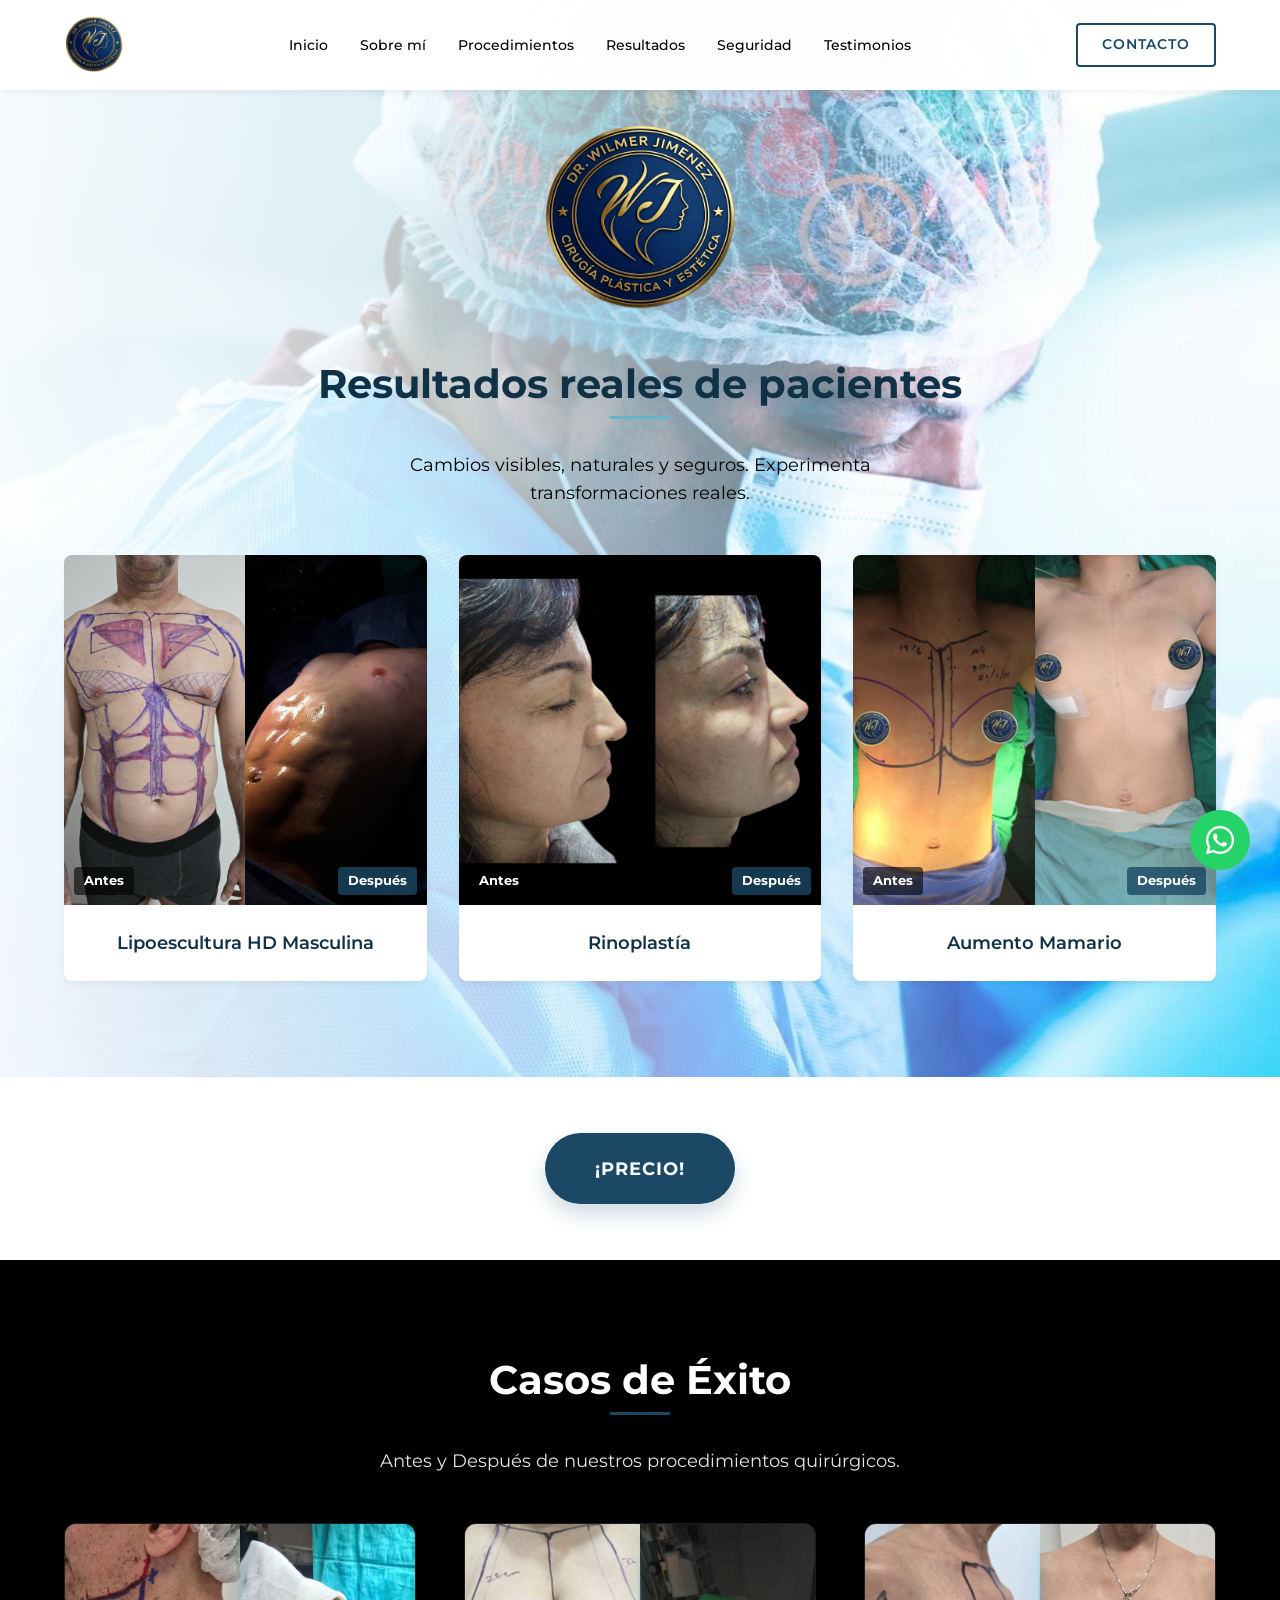
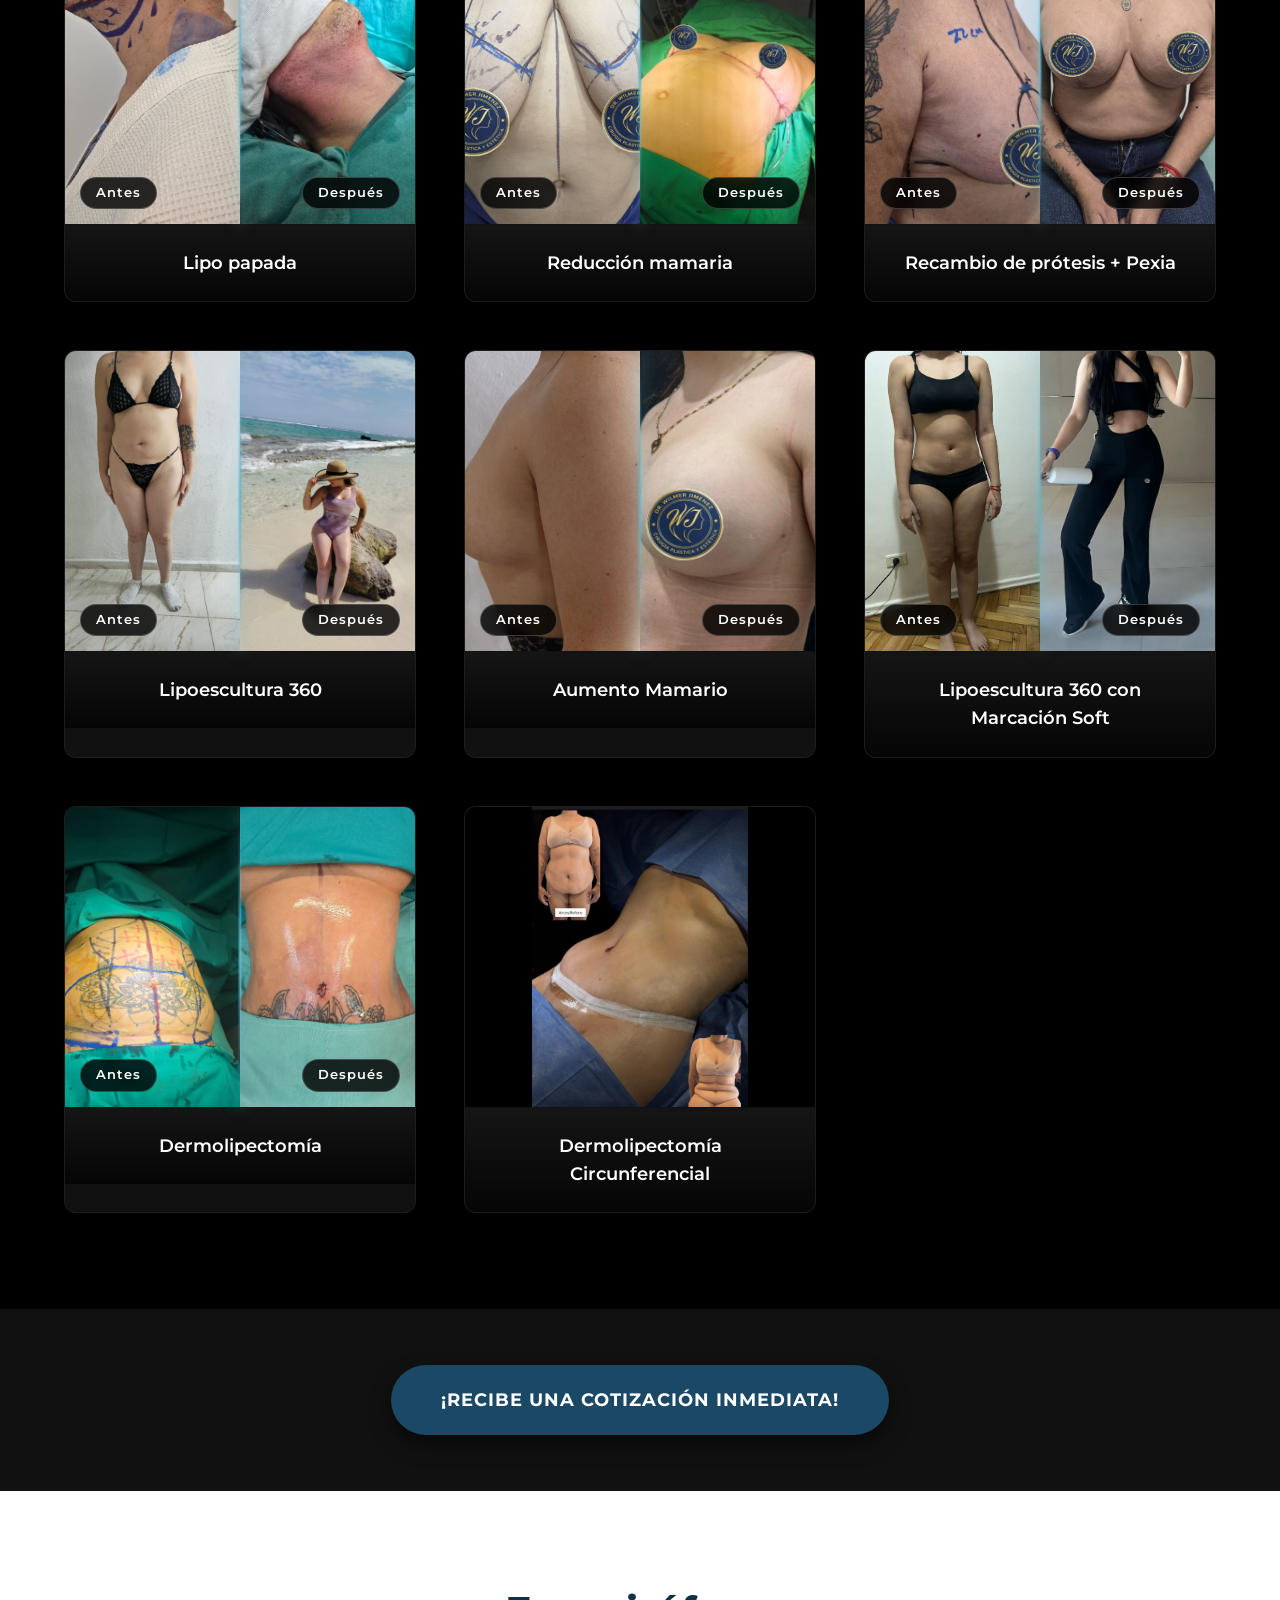
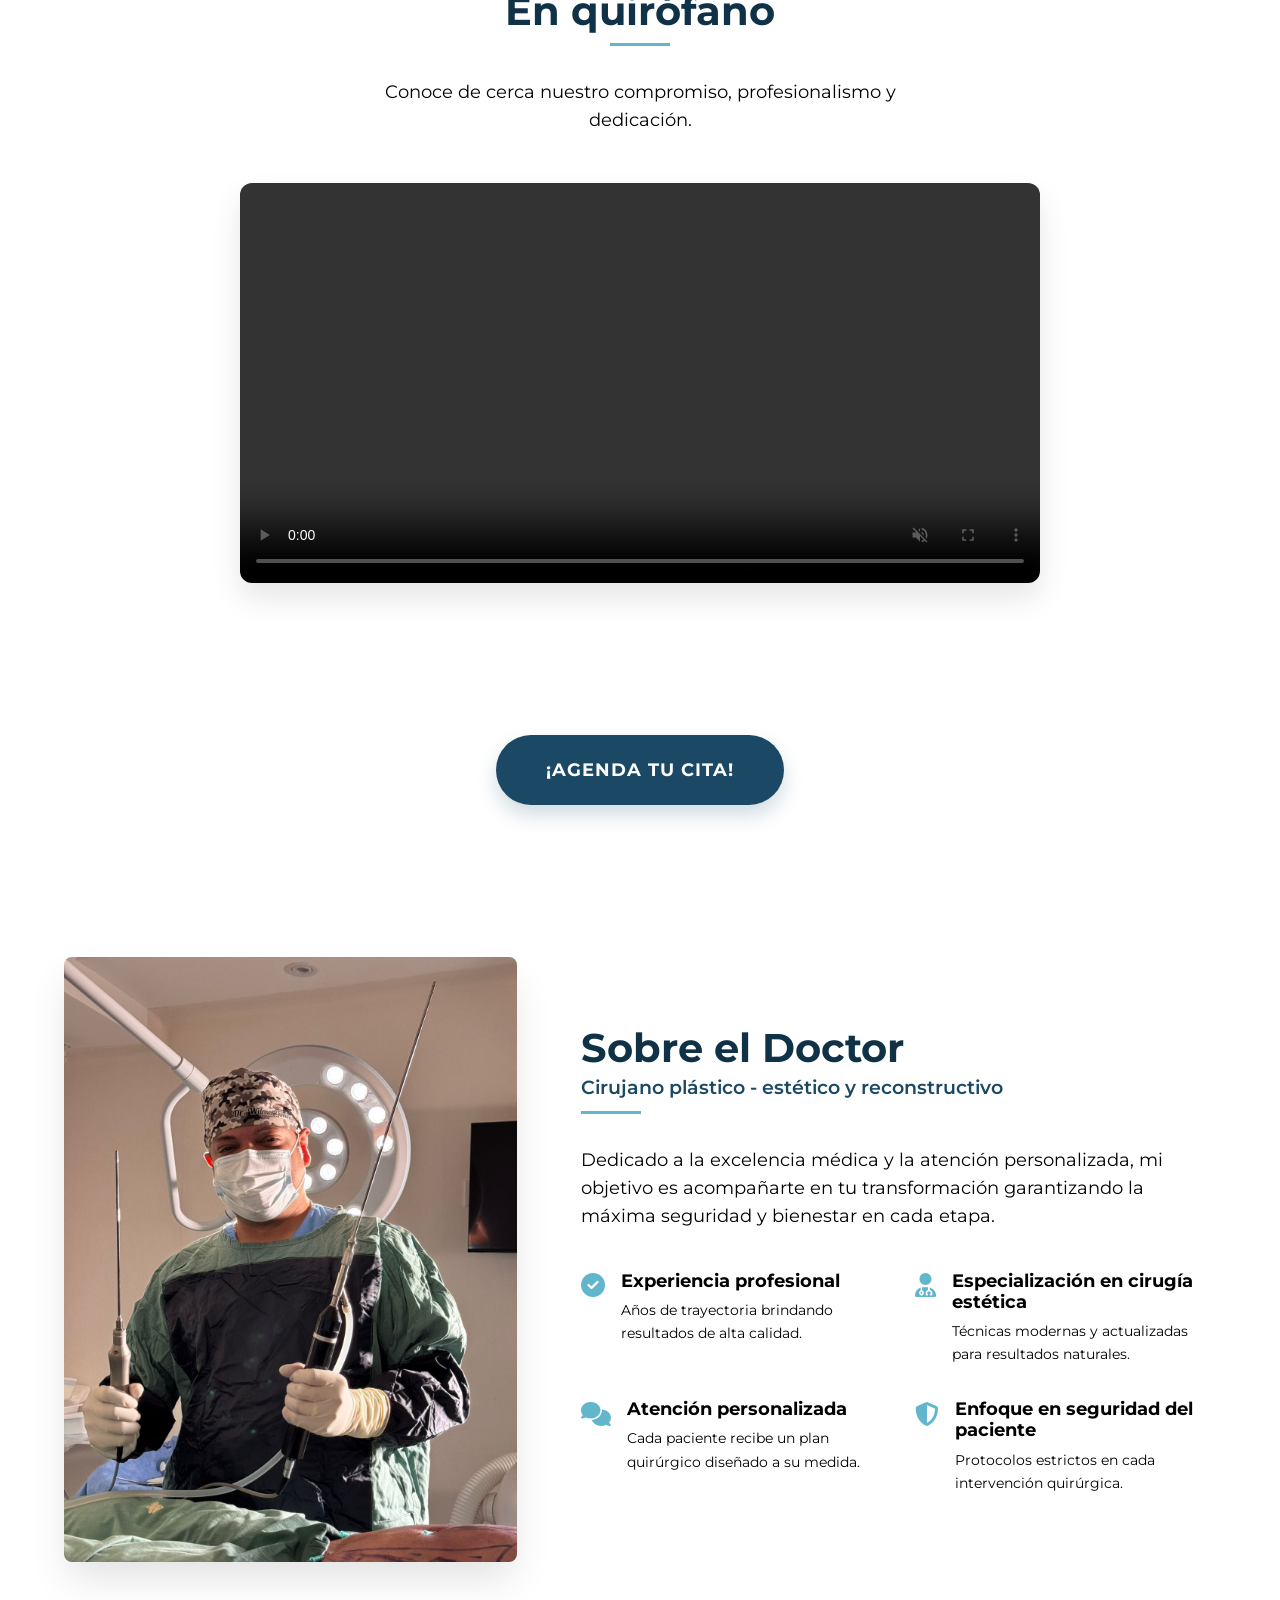
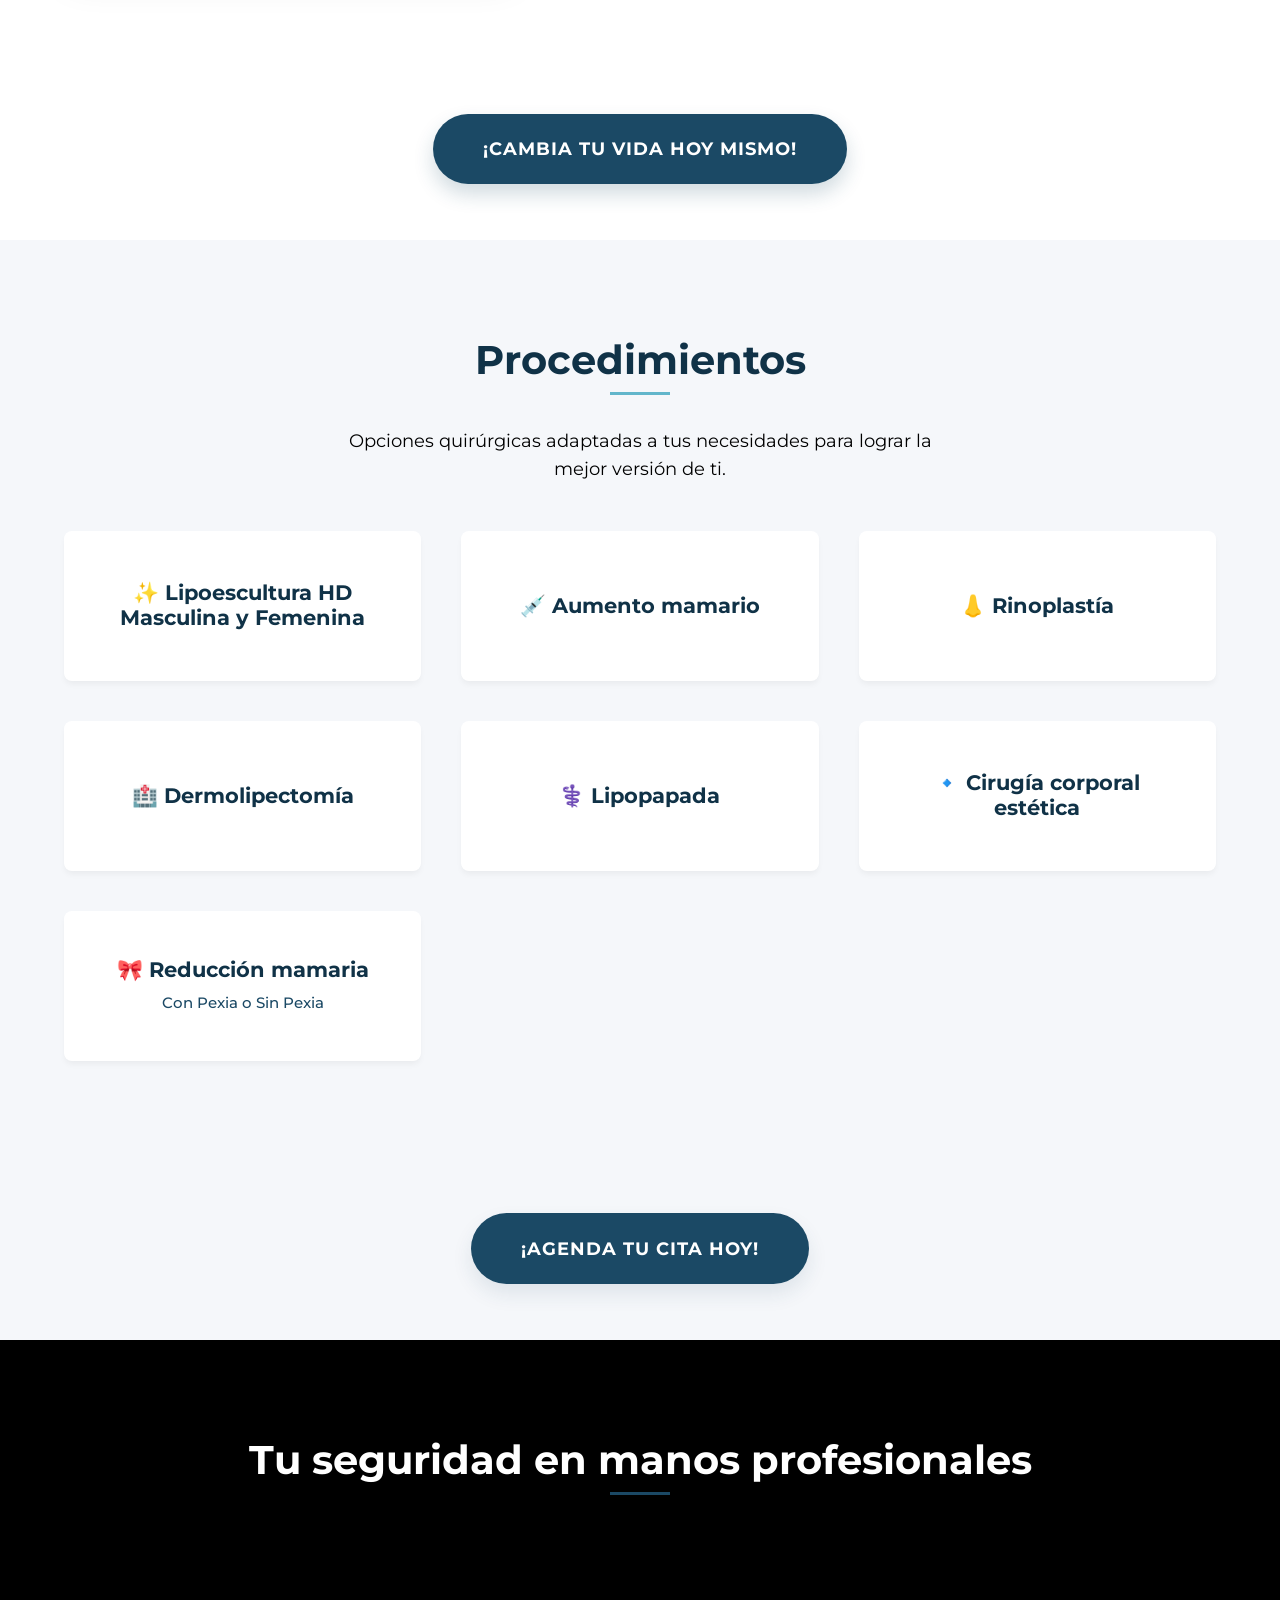
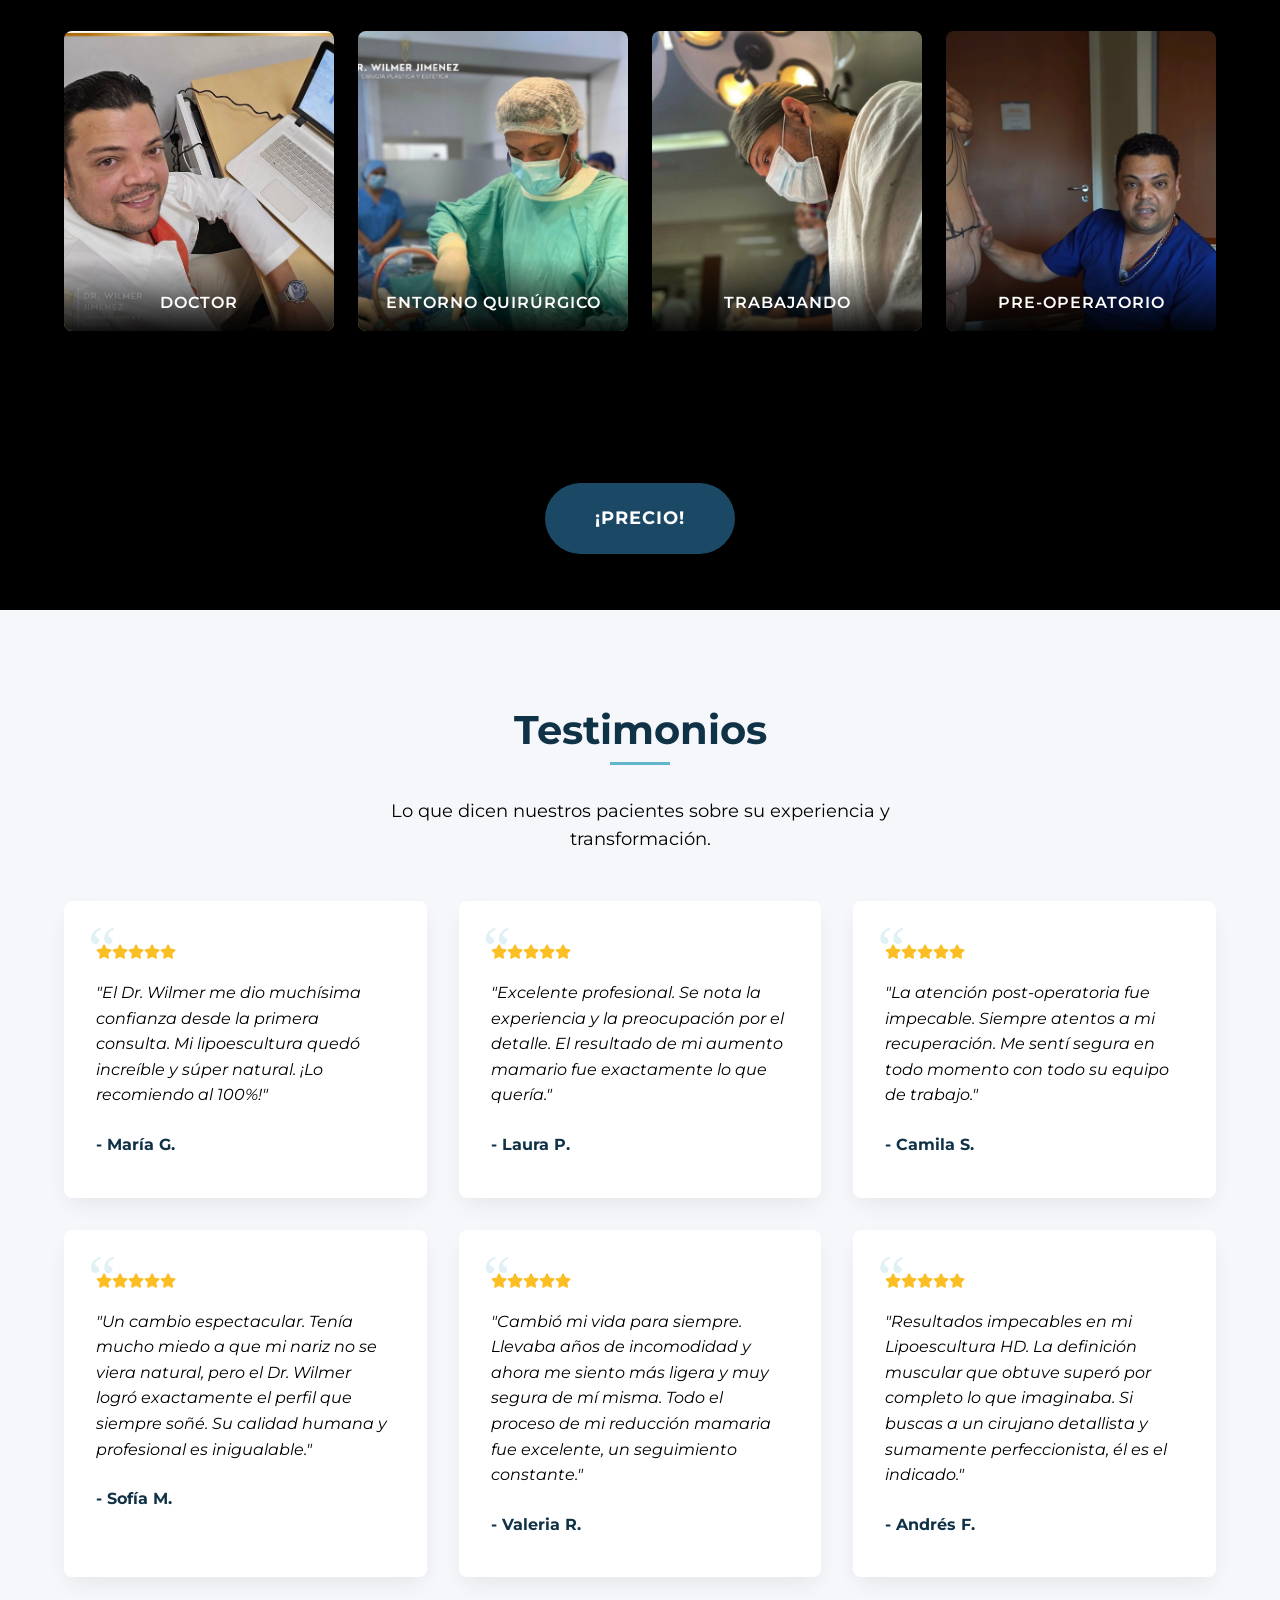
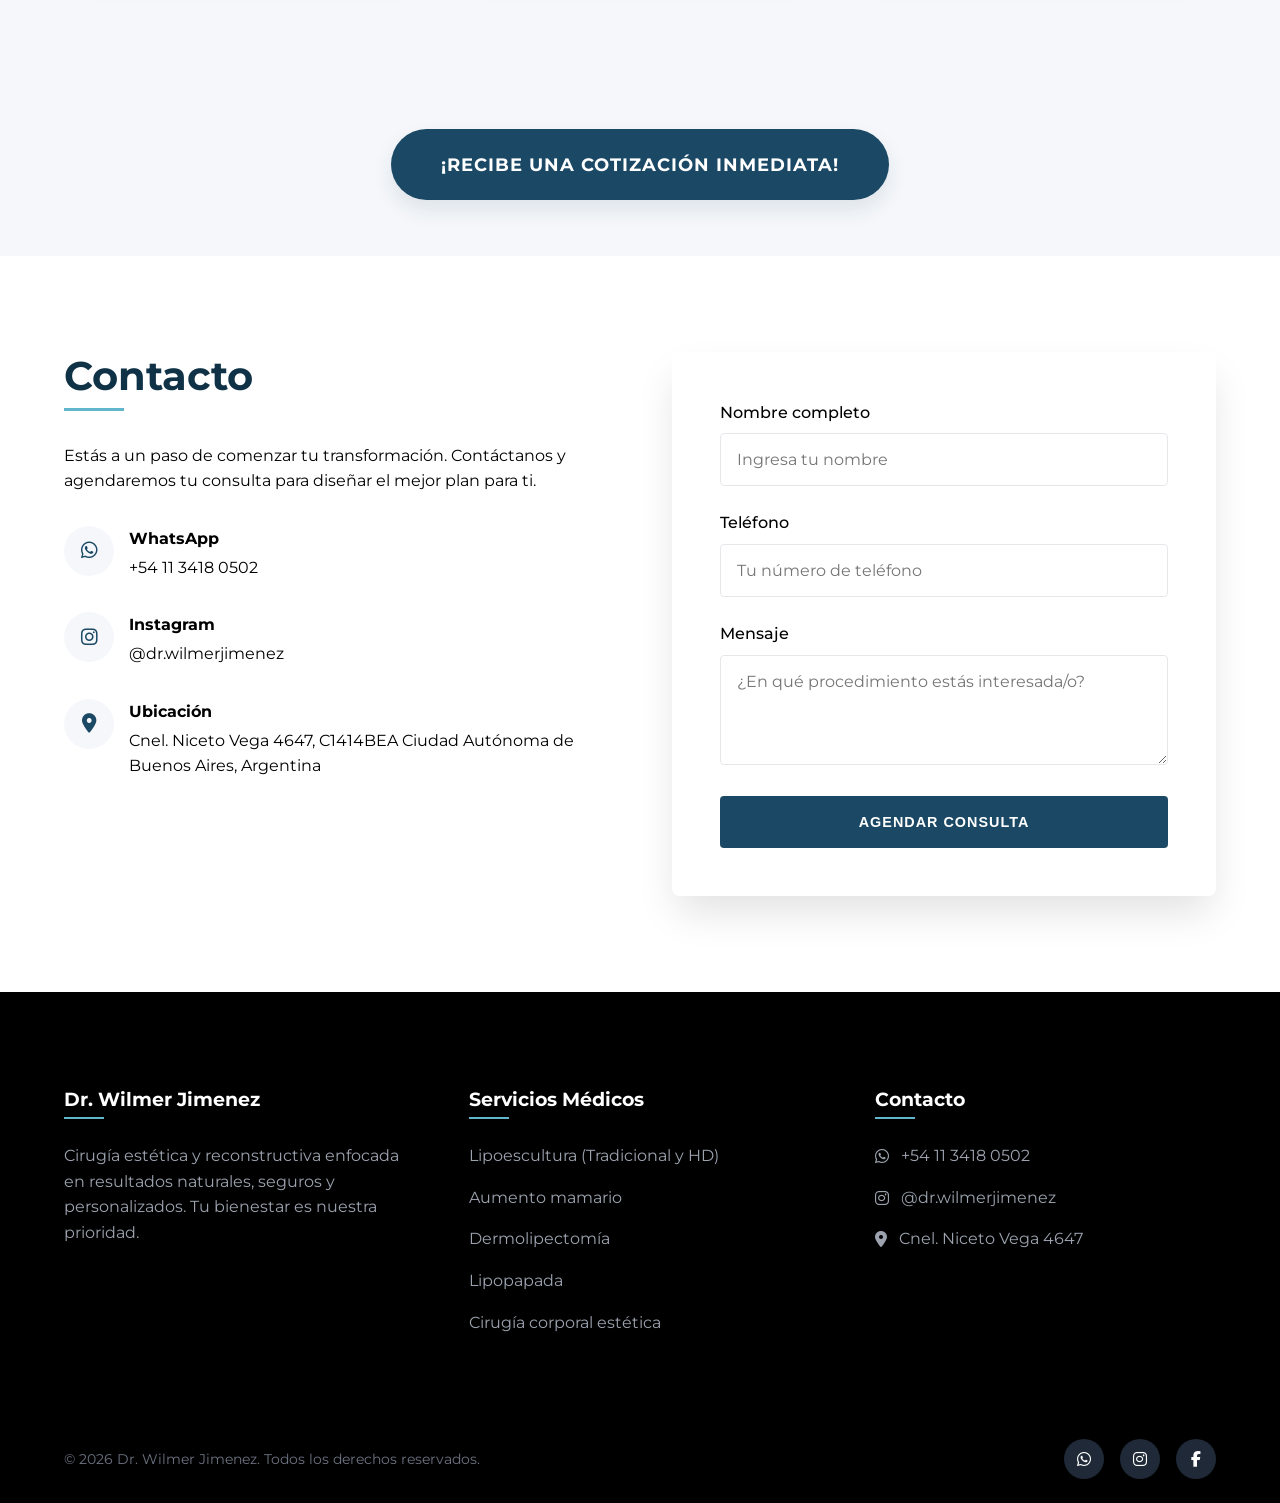
==== commit 87426586: "Add files via upload" ====
--- a/index.html
+++ b/index.html
@@ -17,11 +17,11 @@
     <!-- AOS Animations CSS -->
     <link href="https://unpkg.com/aos@2.3.1/dist/aos.css" rel="stylesheet">
     <link rel="stylesheet" href="style.css">
-    <!-- Favicon & Touch Icons -->
-    <link rel="icon" type="image/png" sizes="32x32" href="favicon1/favicon.png?v=3">
-    <link rel="icon" type="image/png" sizes="16x16" href="favicon1/favicon.png?v=3">
-    <link rel="apple-touch-icon" href="favicon1/favicon.png?v=3">
-    <link rel="shortcut icon" href="favicon1/favicon.png?v=3">
+    <!-- Favicon & Touch Icons (Optimizados para Google SEO) -->
+    <link rel="icon" type="image/png" sizes="32x32" href="favicon.png">
+    <link rel="icon" type="image/png" sizes="16x16" href="favicon.png">
+    <link rel="apple-touch-icon" href="favicon.png">
+    <link rel="shortcut icon" href="favicon.png">
 </head>
 
 <body>
@@ -29,8 +29,8 @@
     <!-- Header / Navbar -->
     <header class="header">
         <div class="container navbar">
-            <a href="#" class="logo" style="display: flex; align-items: center; padding: 5px 0;">
-                <img src="favicon1/favicon.png?v=3" alt="Dr. Wilmer Jimenez" style="width: 60px; height: 60px; object-fit: contain; border-radius: 8px;">
+            <a href="#" class="logo" style="display: flex; align-items: center; padding: 5px 0;" title="Dr. Wilmer Jimenez - Inicio">
+                <img src="favicon.png" alt="Logo corporativo Dr. Wilmer Jimenez Cirujano Plástico" title="Dr. Wilmer Jimenez Cirujano Plástico" style="width: 60px; height: 60px; object-fit: contain; border-radius: 8px;">
             </a>
             <nav class="nav-menu">
                 <ul class="nav-list">
@@ -53,7 +53,7 @@
     <section id="resultados" class="results section-padding" style="padding-top: 120px; background-image: linear-gradient(to right, rgba(255, 255, 255, 0.95) 0%, rgba(255, 255, 255, 0.7) 40%, rgba(255, 255, 255, 0) 100%), url('resu_Img/banner.jpeg'); background-size: cover; background-position: center; background-repeat: no-repeat;">
         <div class="container">
             <div class="text-center" style="margin-bottom: 2.5rem; display: flex; flex-direction: column; align-items: center; gap: 1.5rem;">
-                <img src="favicon1/favicon.png?v=3" alt="Logo Doctor Wilmer Jiménez" style="width: 100%; max-width: 200px; aspect-ratio: 1/1; object-fit: contain; box-shadow: none;">
+                <img src="favicon.png" alt="Logo Oficial Doctor Wilmer Jiménez Cirugía Estética y Reconstructiva" title="Logo Doctor Wilmer Jiménez" style="width: 100%; max-width: 200px; aspect-ratio: 1/1; object-fit: contain; box-shadow: none;">
             </div>
             <div class="section-header text-center">
                 <h2 class="section-title">Resultados reales de pacientes</h2>
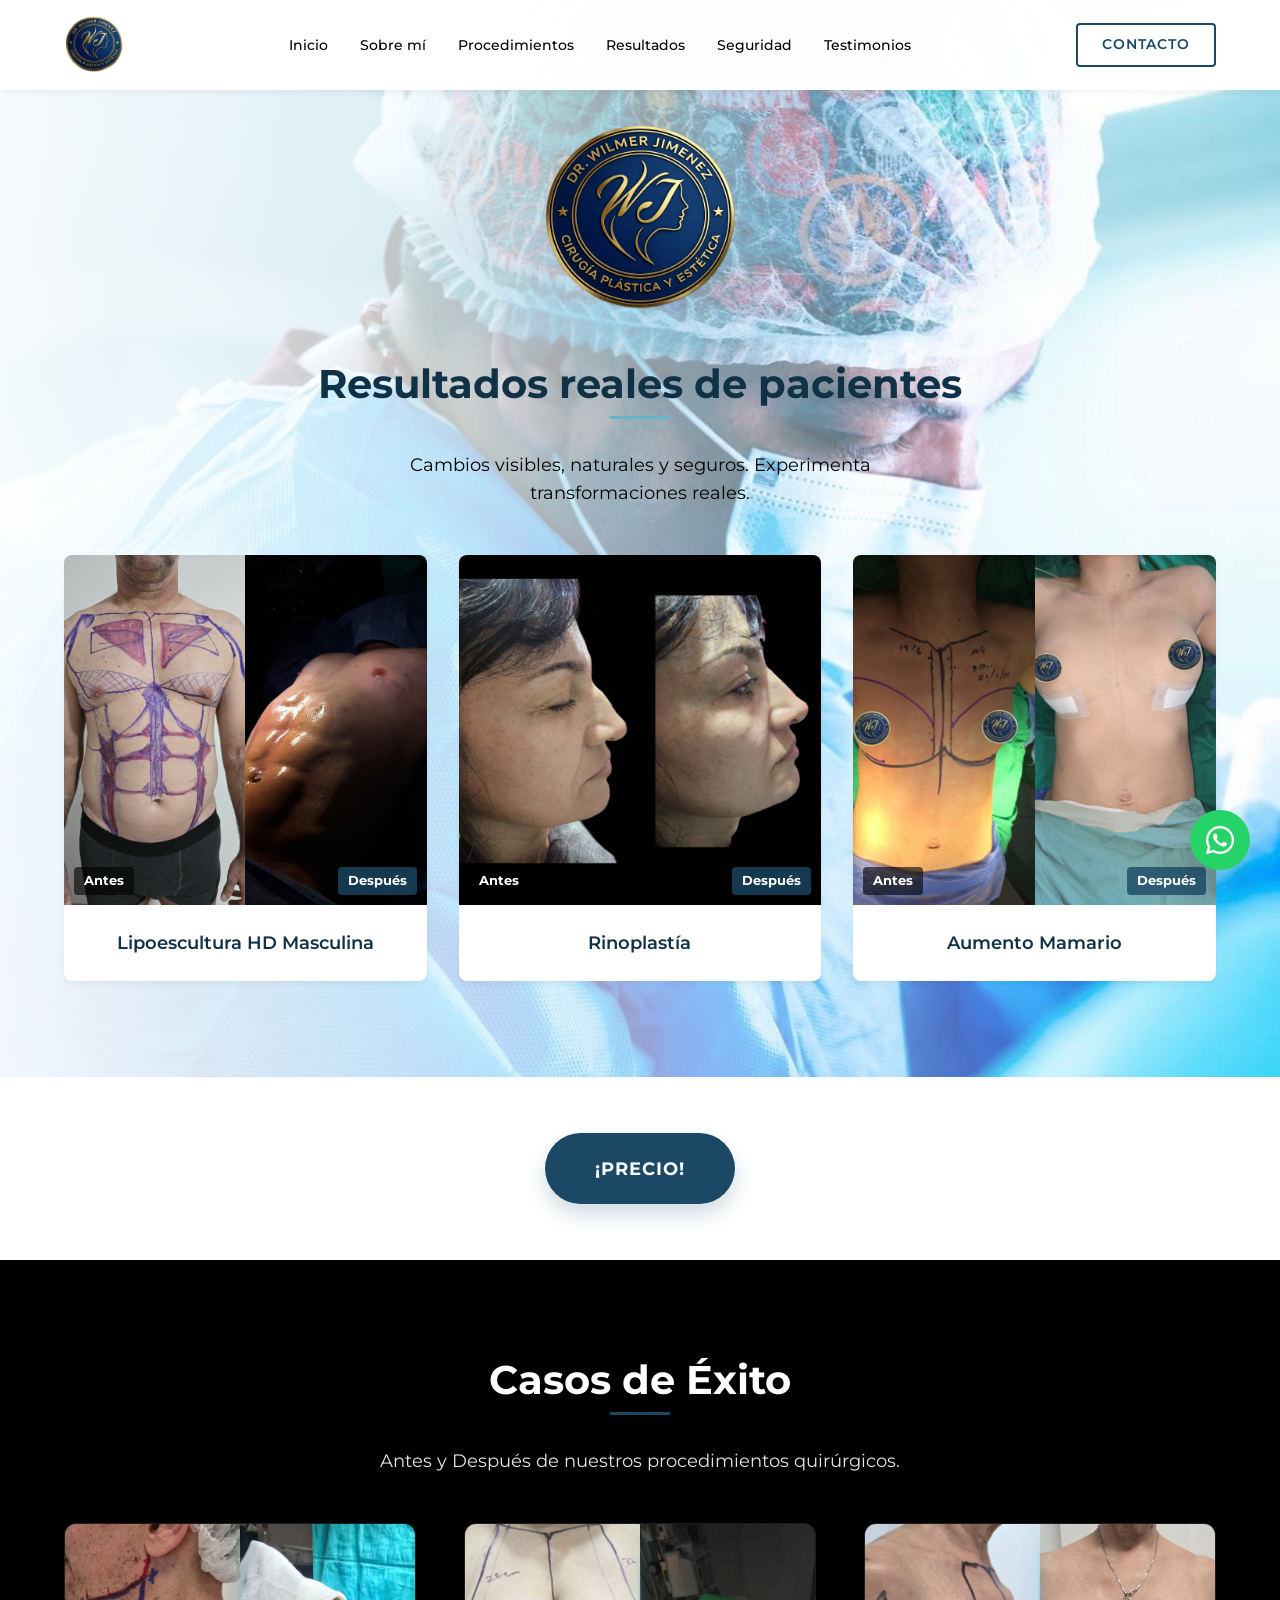
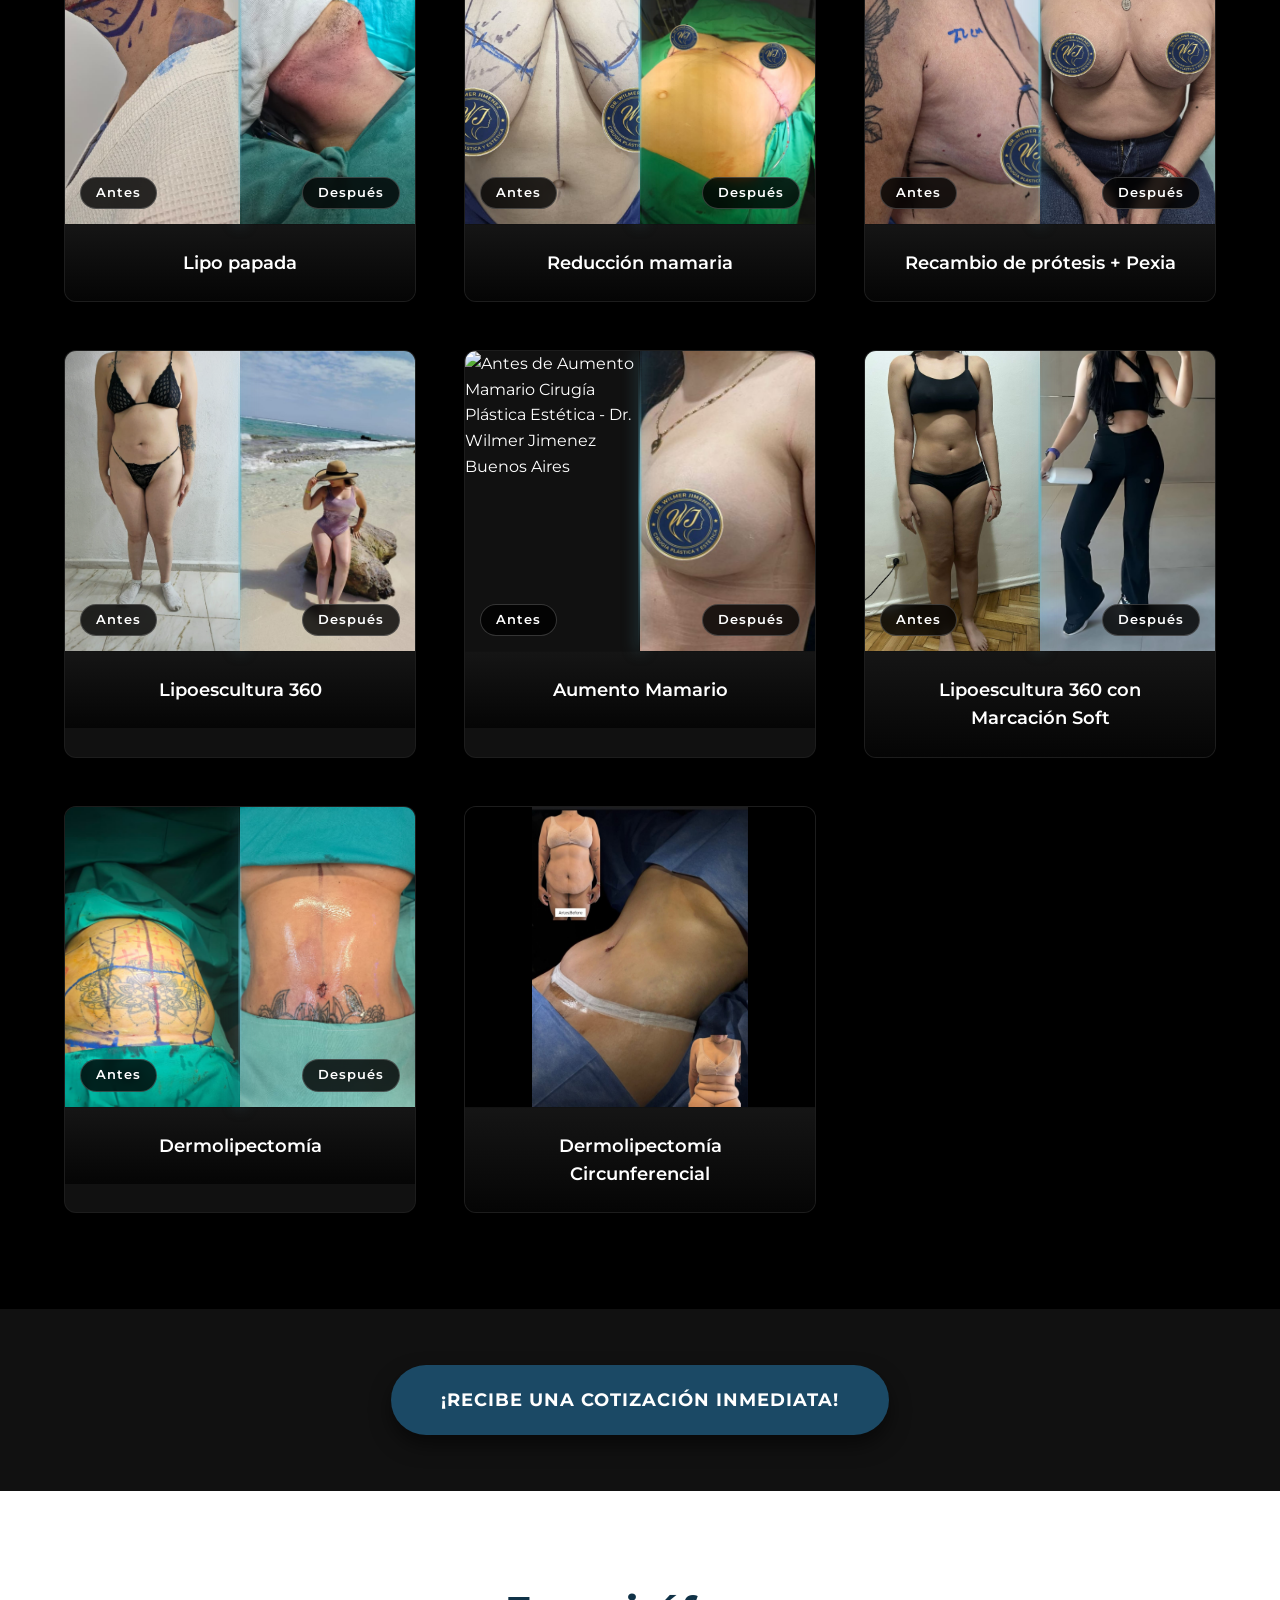
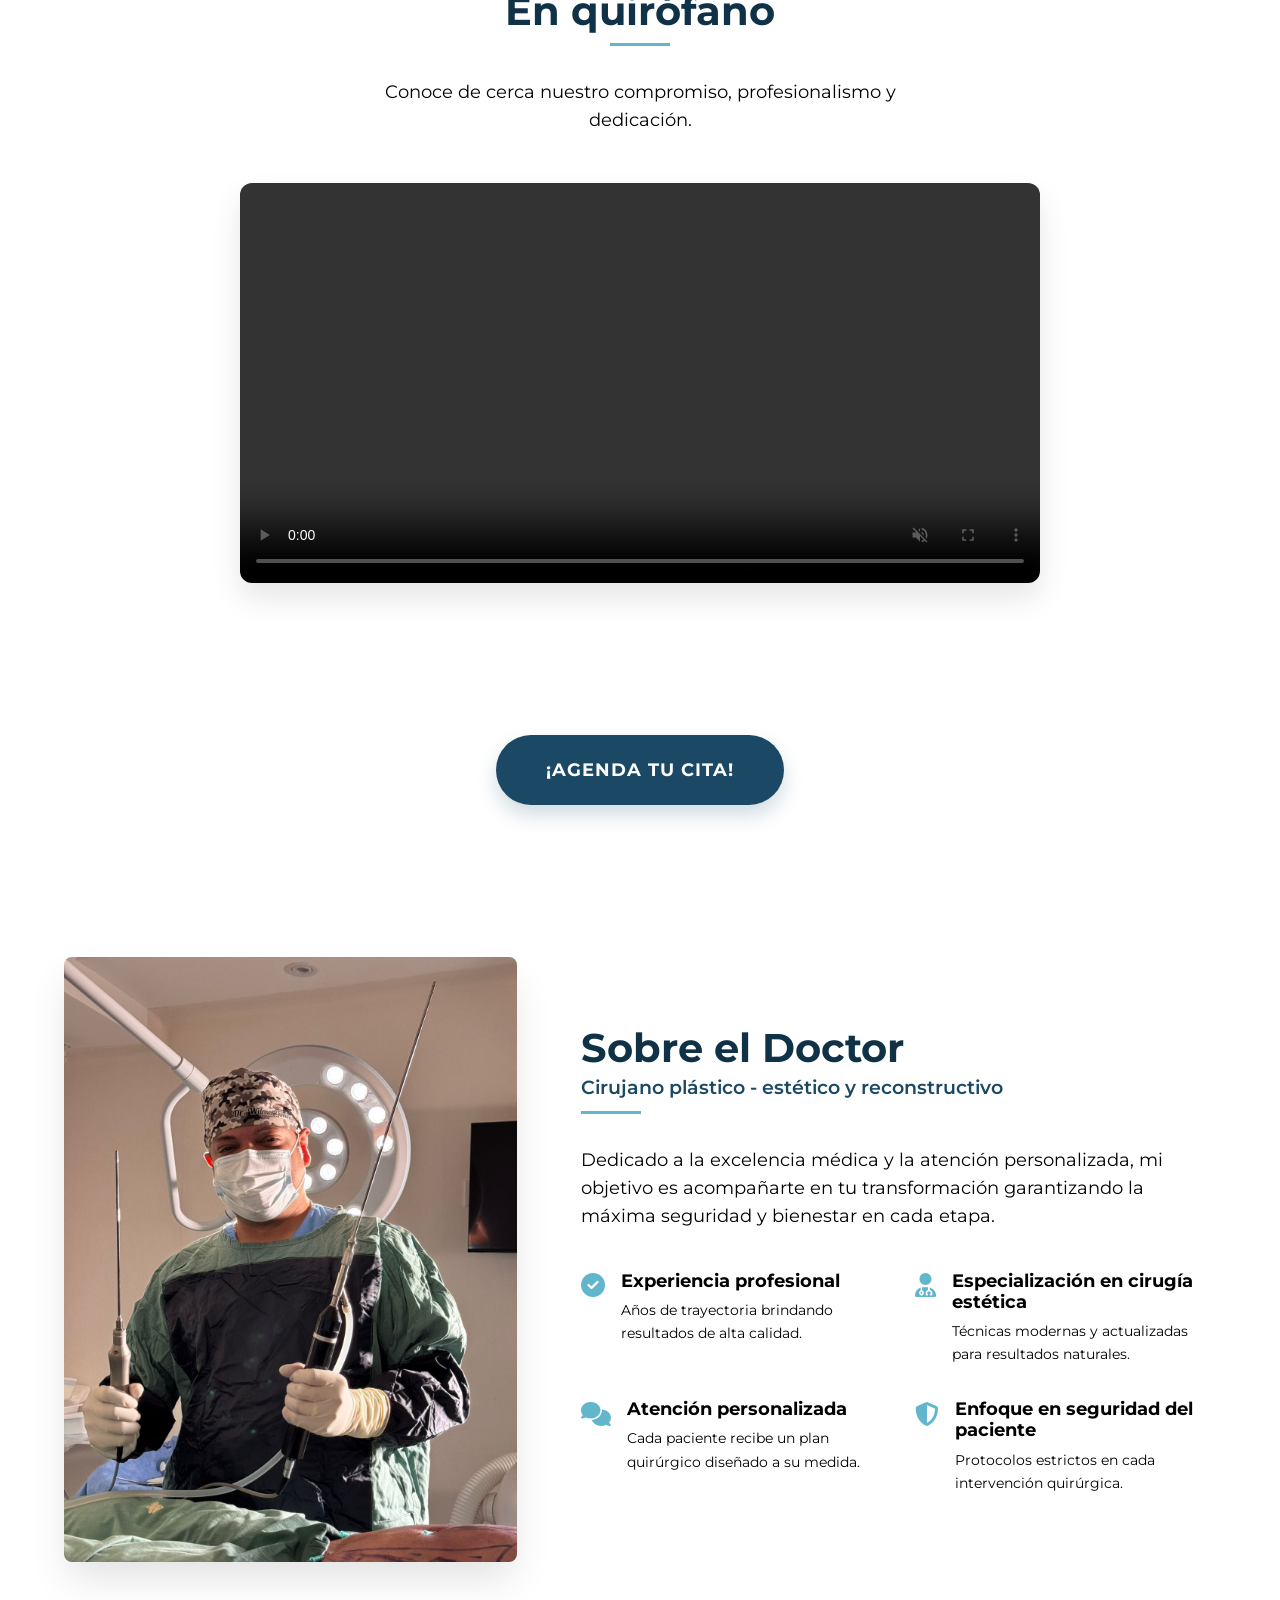
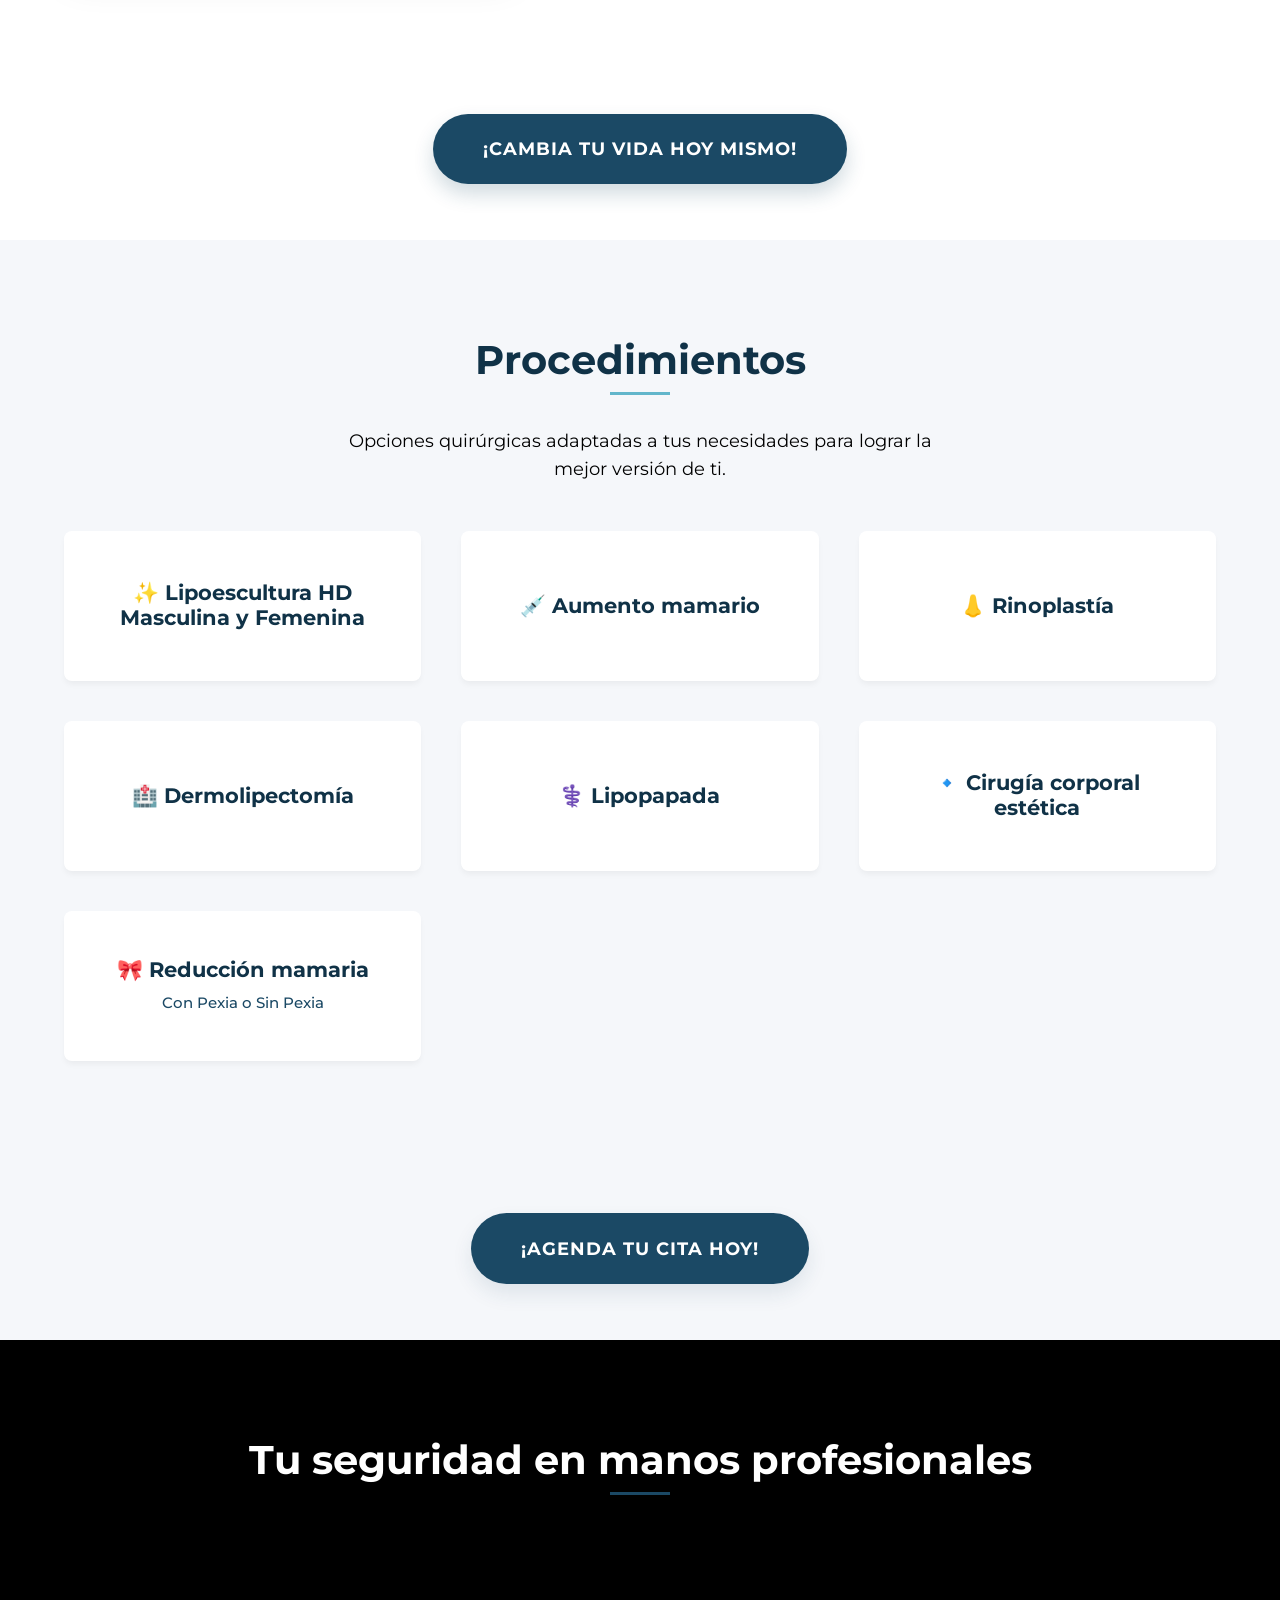
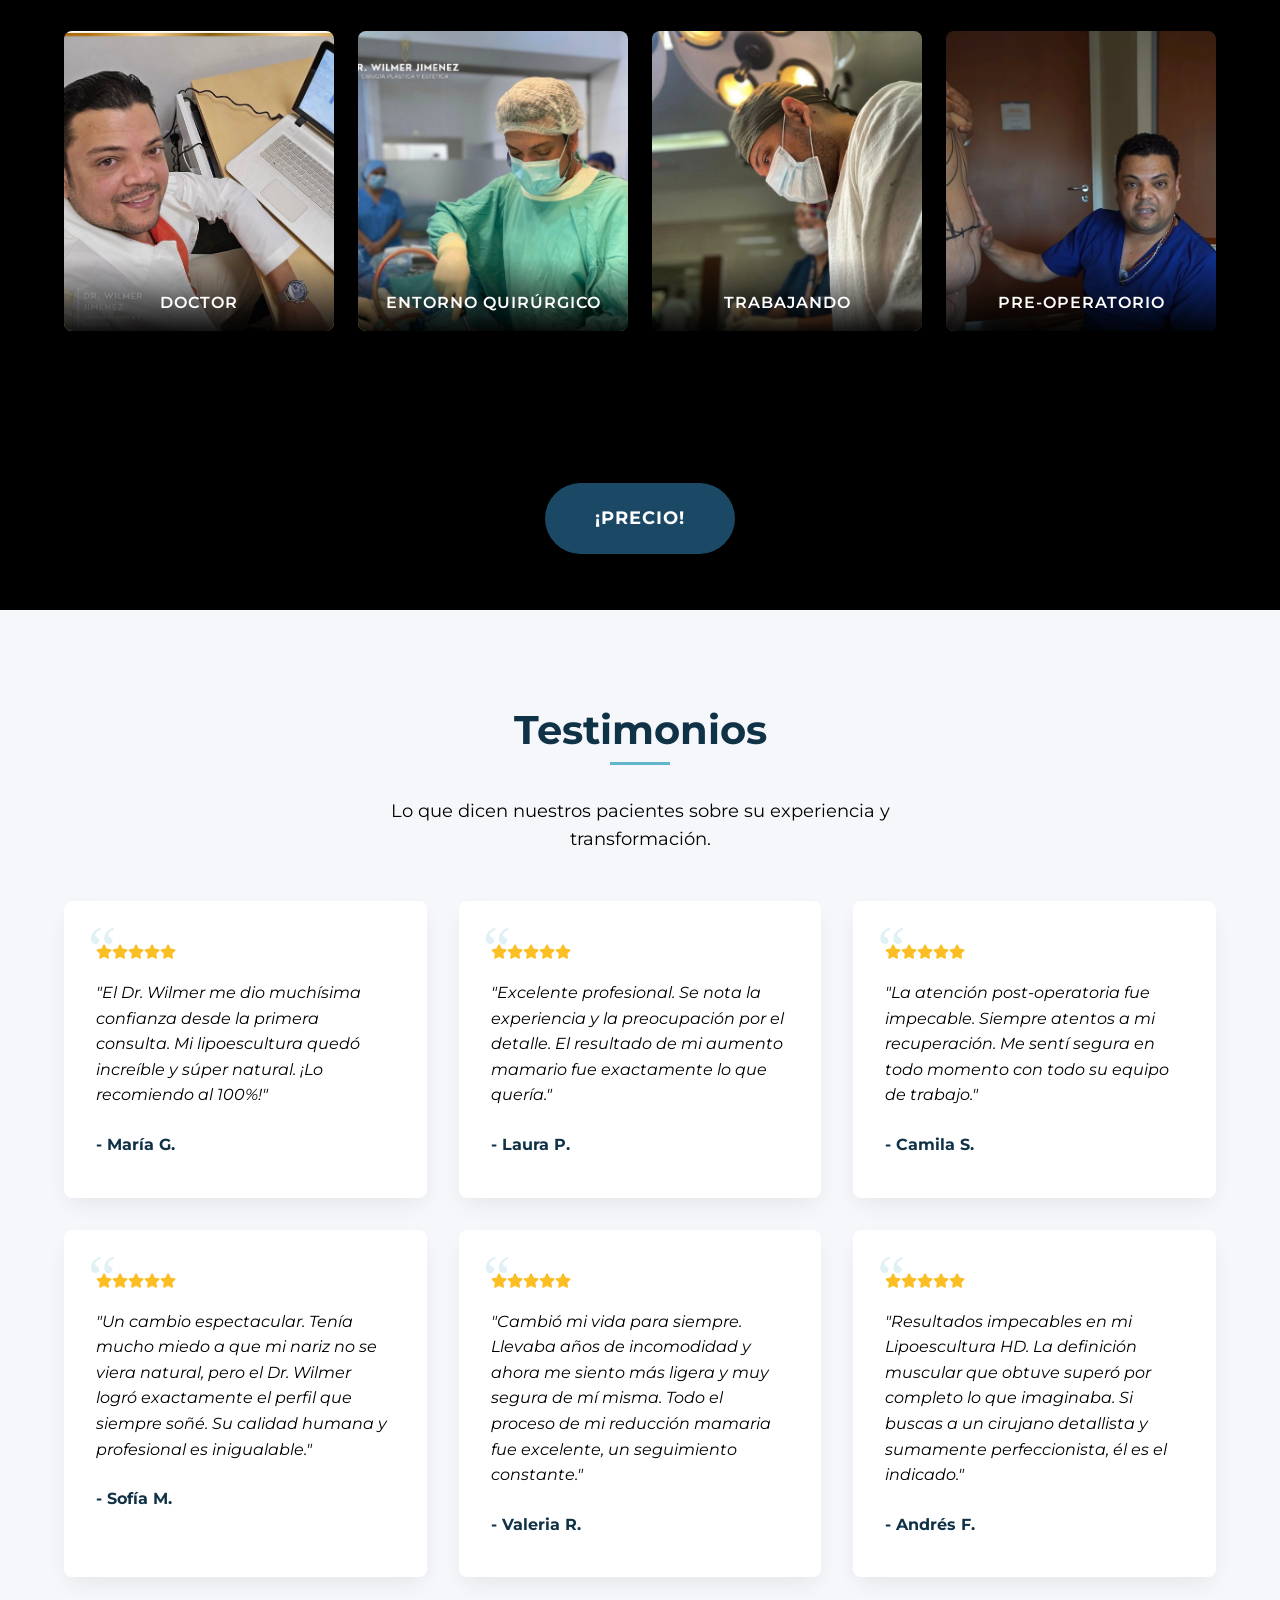
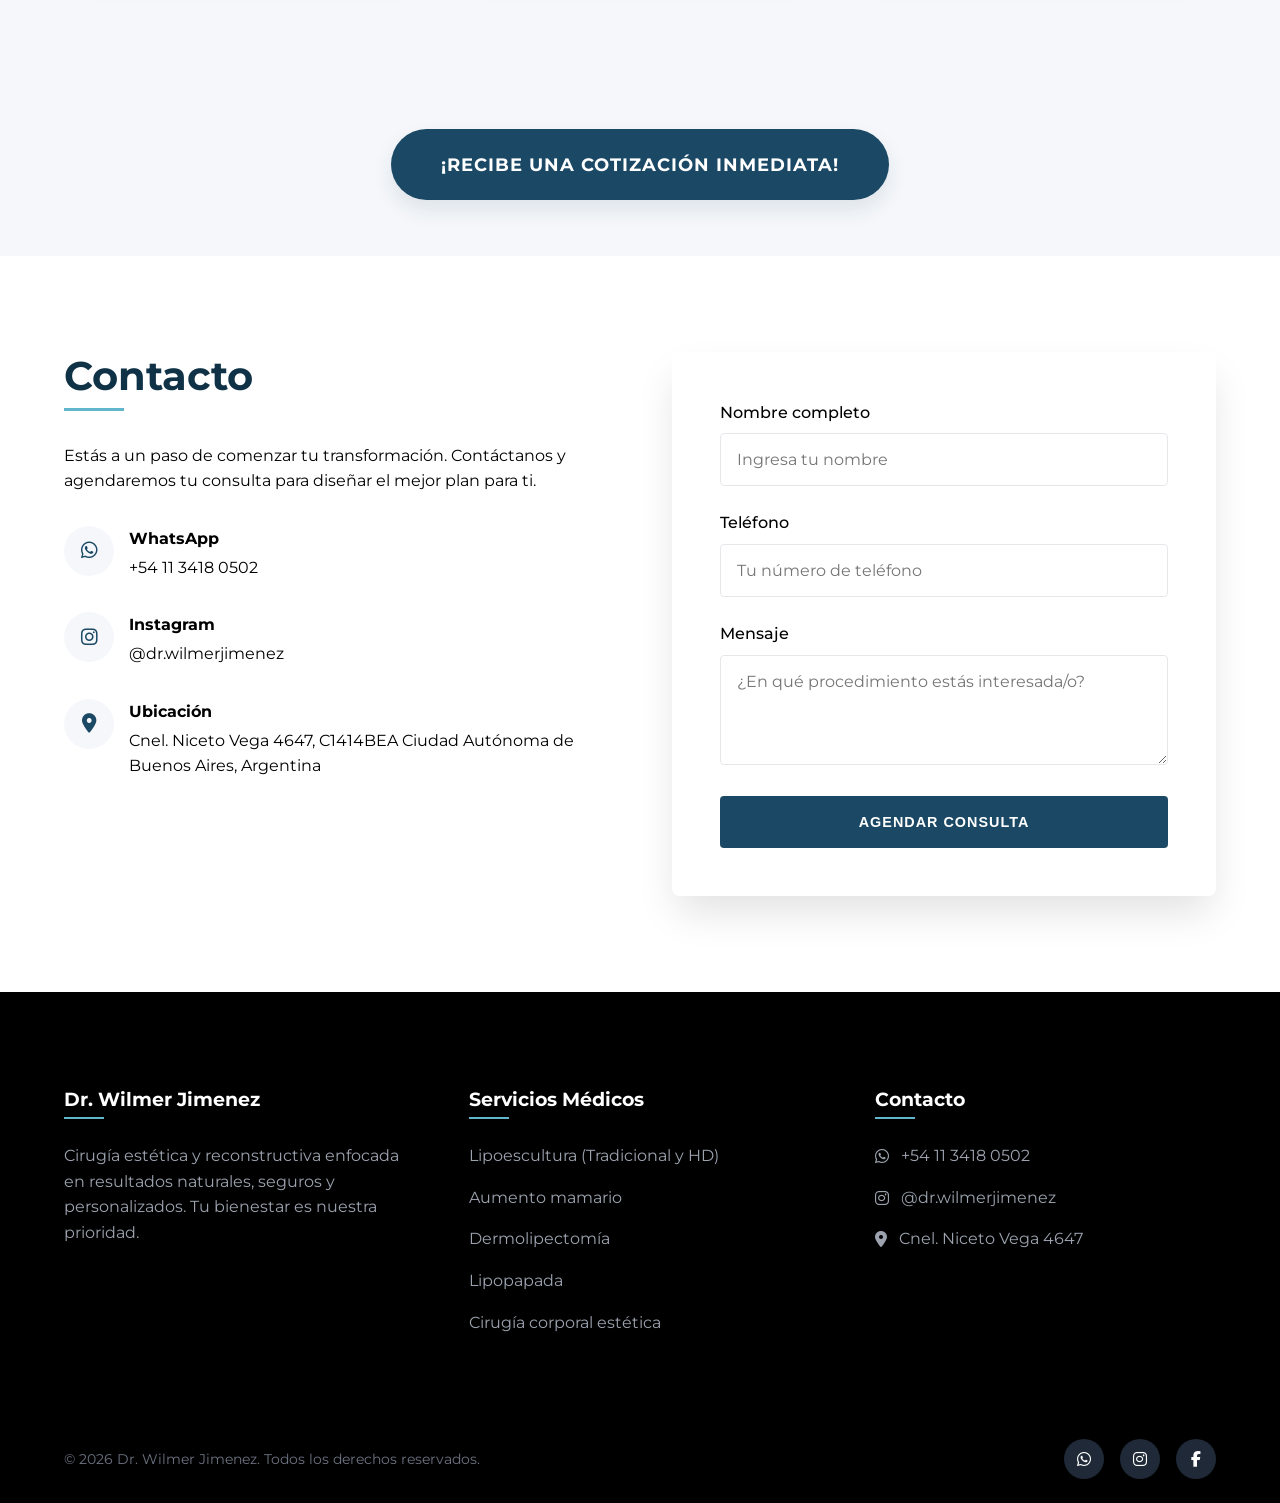
==== commit 3e6a87ec: "Add files via upload" ====
--- a/index.html
+++ b/index.html
@@ -274,12 +274,12 @@
                 <div class="premium-result-card" data-aos="fade-up" data-aos-delay="100">
                     <div class="premium-result-images">
                         <div class="img-container antes">
-                            <img src="Aumen_img/au1.jpeg" alt="Antes Aumento Mamario - Dr Wilmer Jimenez" title="Antes de Aumento Mamario">
+                            <img src="Aumen_img/aumento-1.jpeg" alt="Antes de Aumento Mamario Cirugía Plástica Estética - Dr. Wilmer Jimenez Buenos Aires" title="Antes - Aumento Mamario Dr. Wilmer Jimenez Cirujano Plástico">
                             <span class="badge">Antes</span>
                         </div>
                         <div class="premium-divider"></div>
                         <div class="img-container despues">
-                            <img src="Aumen_img/au2.jpeg" alt="Después Aumento Mamario - Dr Wilmer Jimenez" title="Después de Aumento Mamario">
+                            <img src="Aumen_img/au2.jpeg?v=3" alt="Después de Aumento Mamario Cirugía Plástica Estética - Dr. Wilmer Jimenez Buenos Aires" title="Después - Aumento Mamario Dr. Wilmer Jimenez Cirujano Plástico">
                             <span class="badge">Después</span>
                         </div>
                     </div>
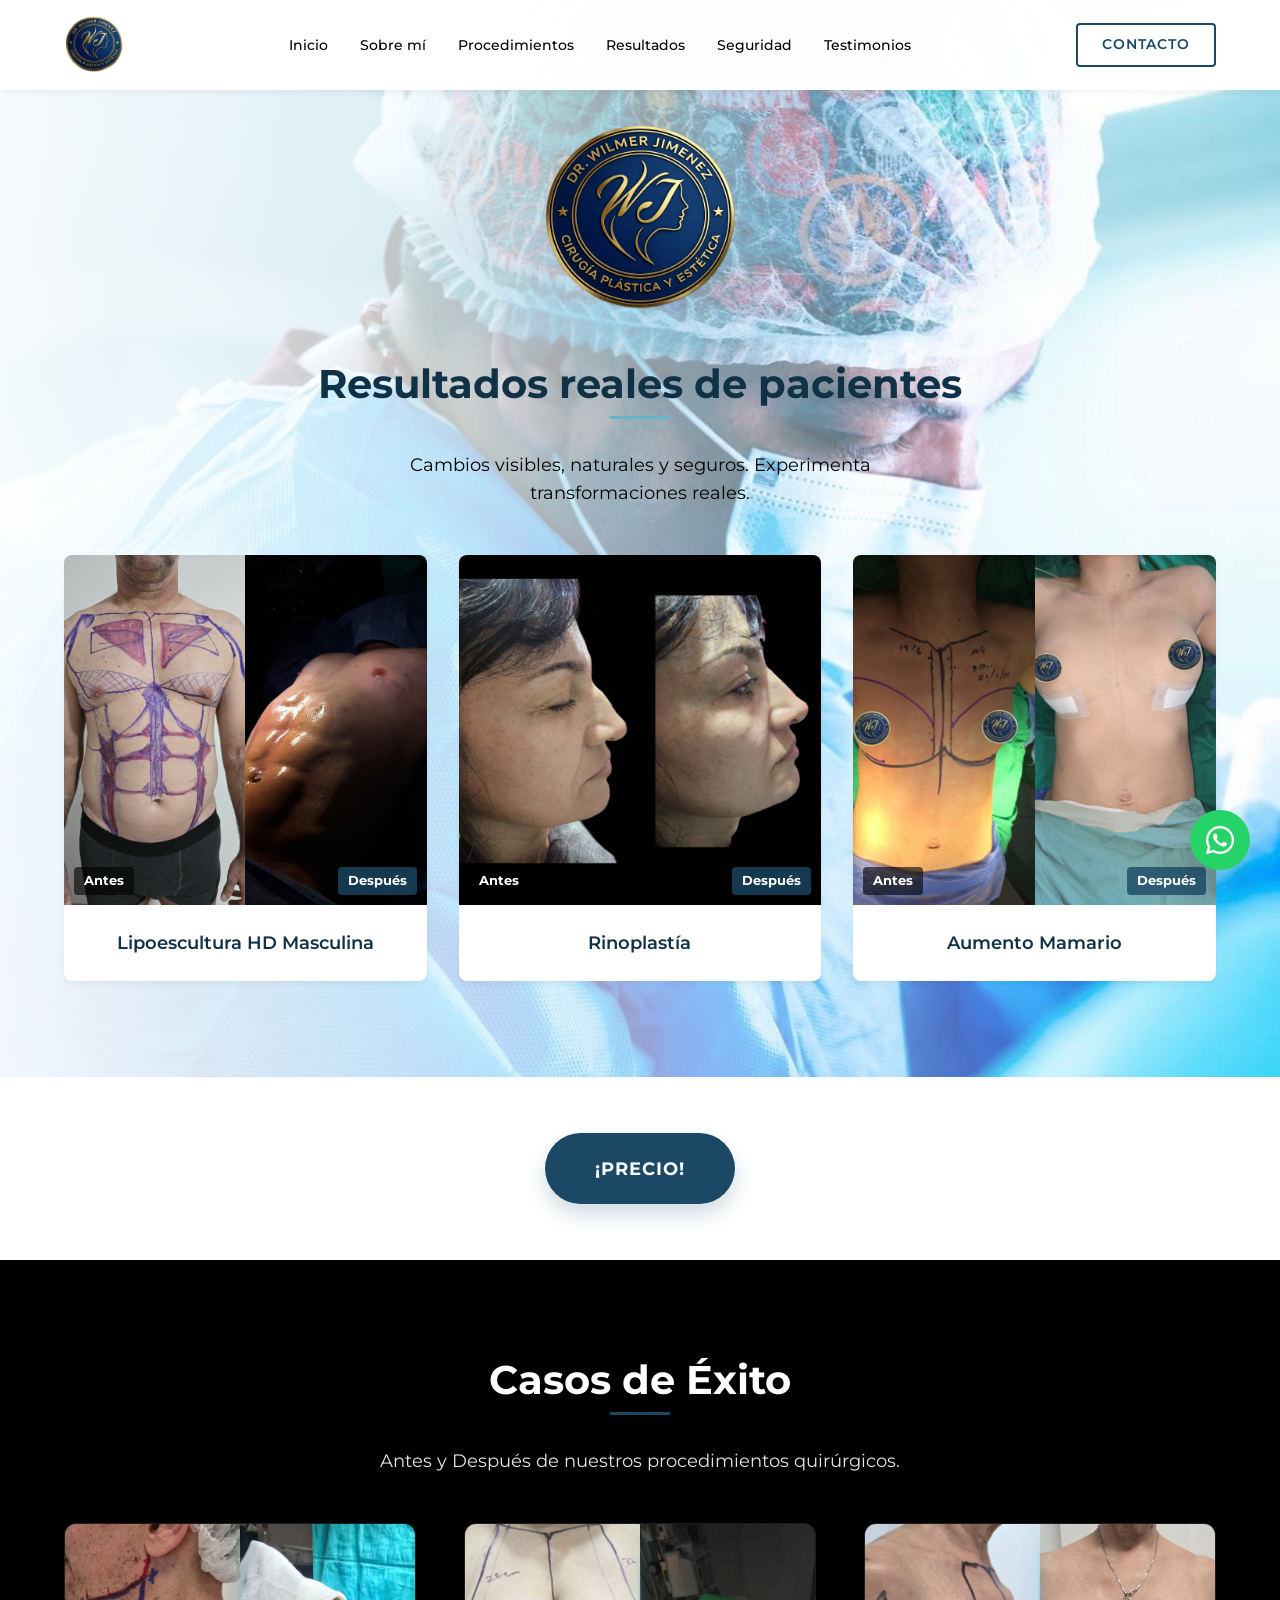
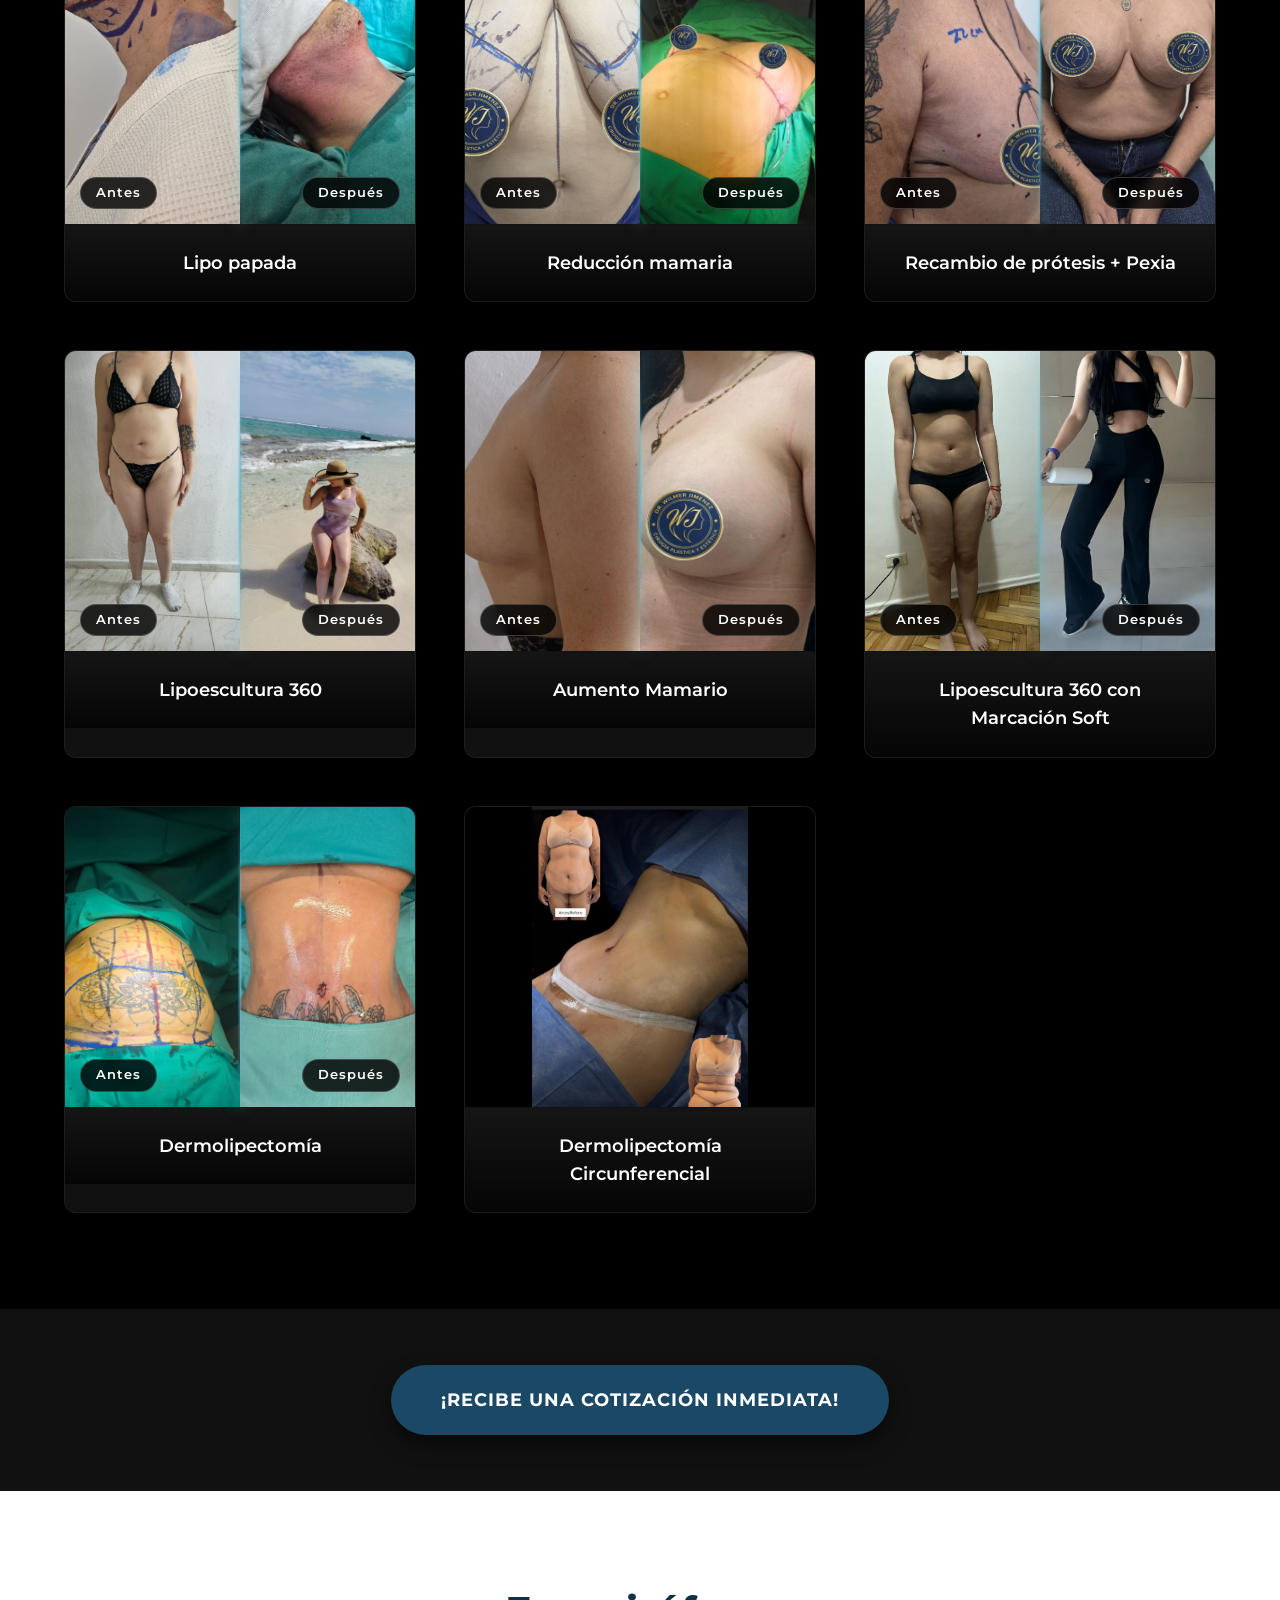
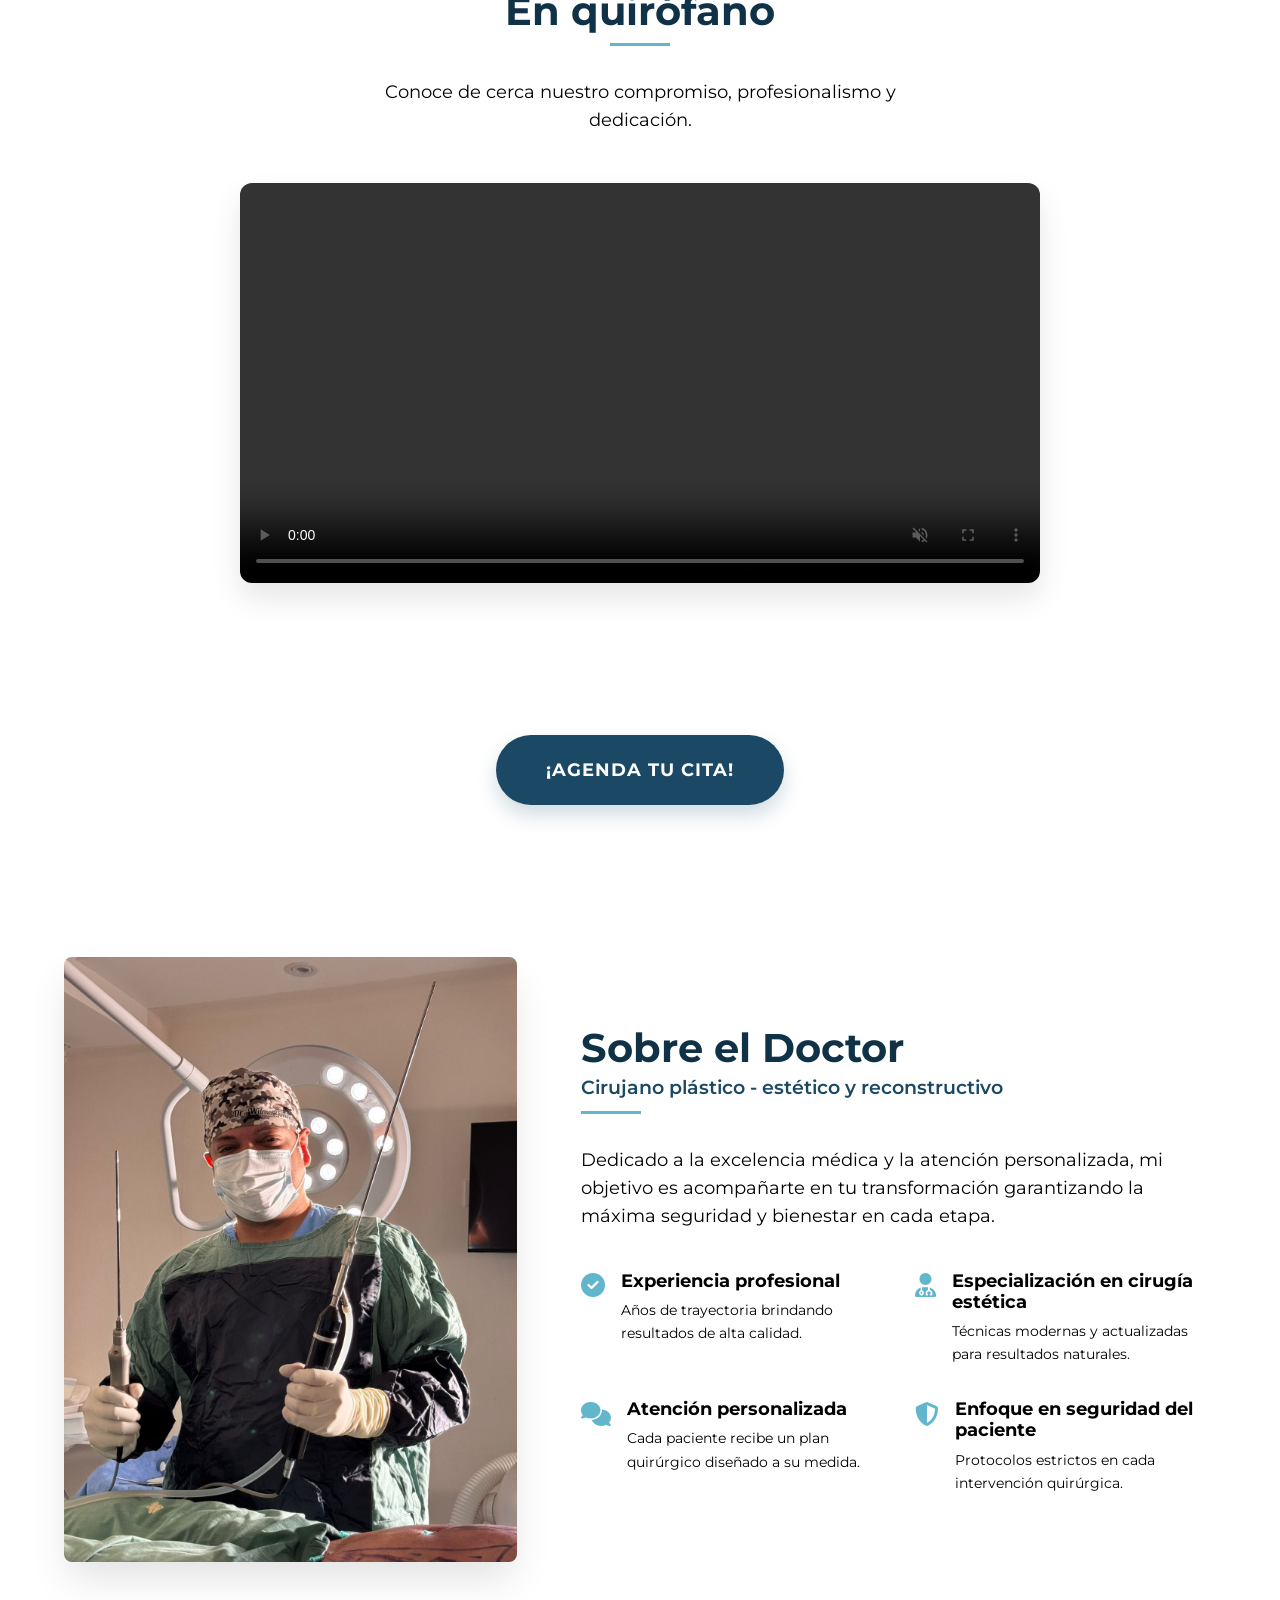
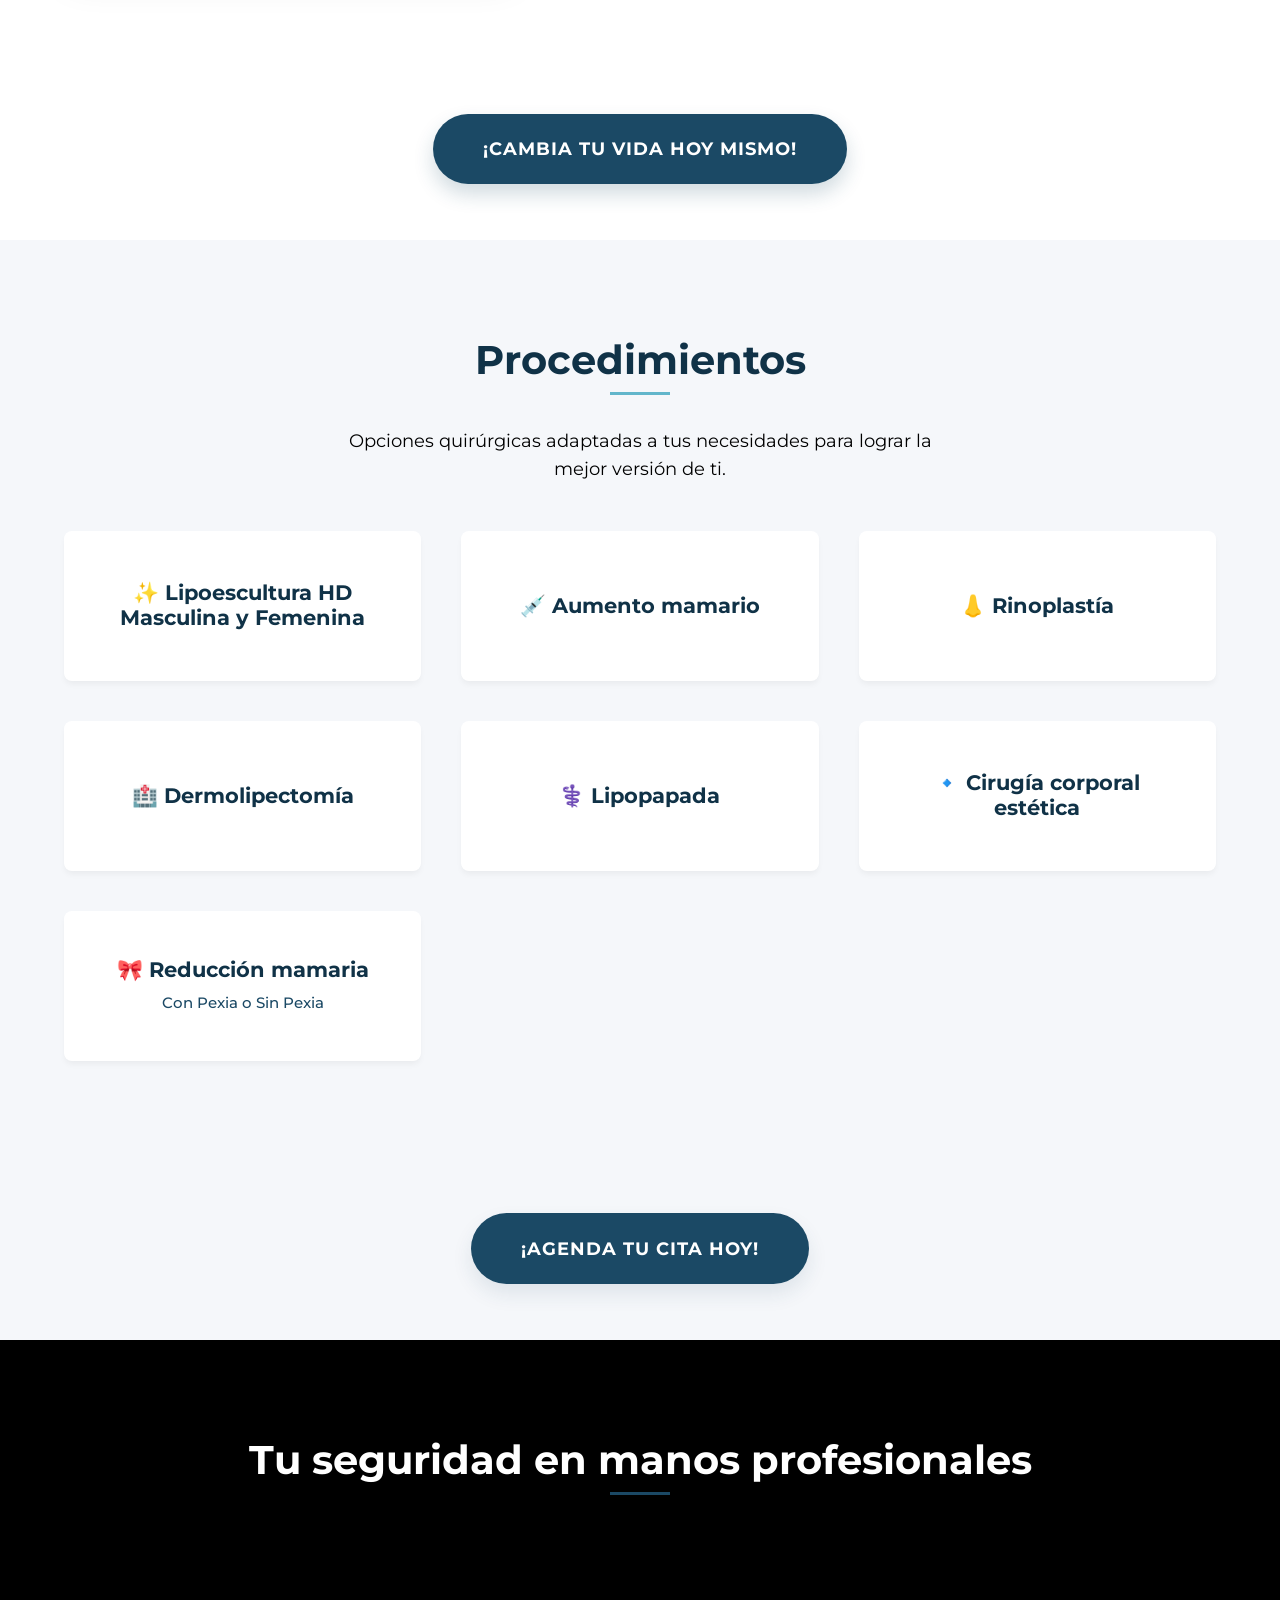
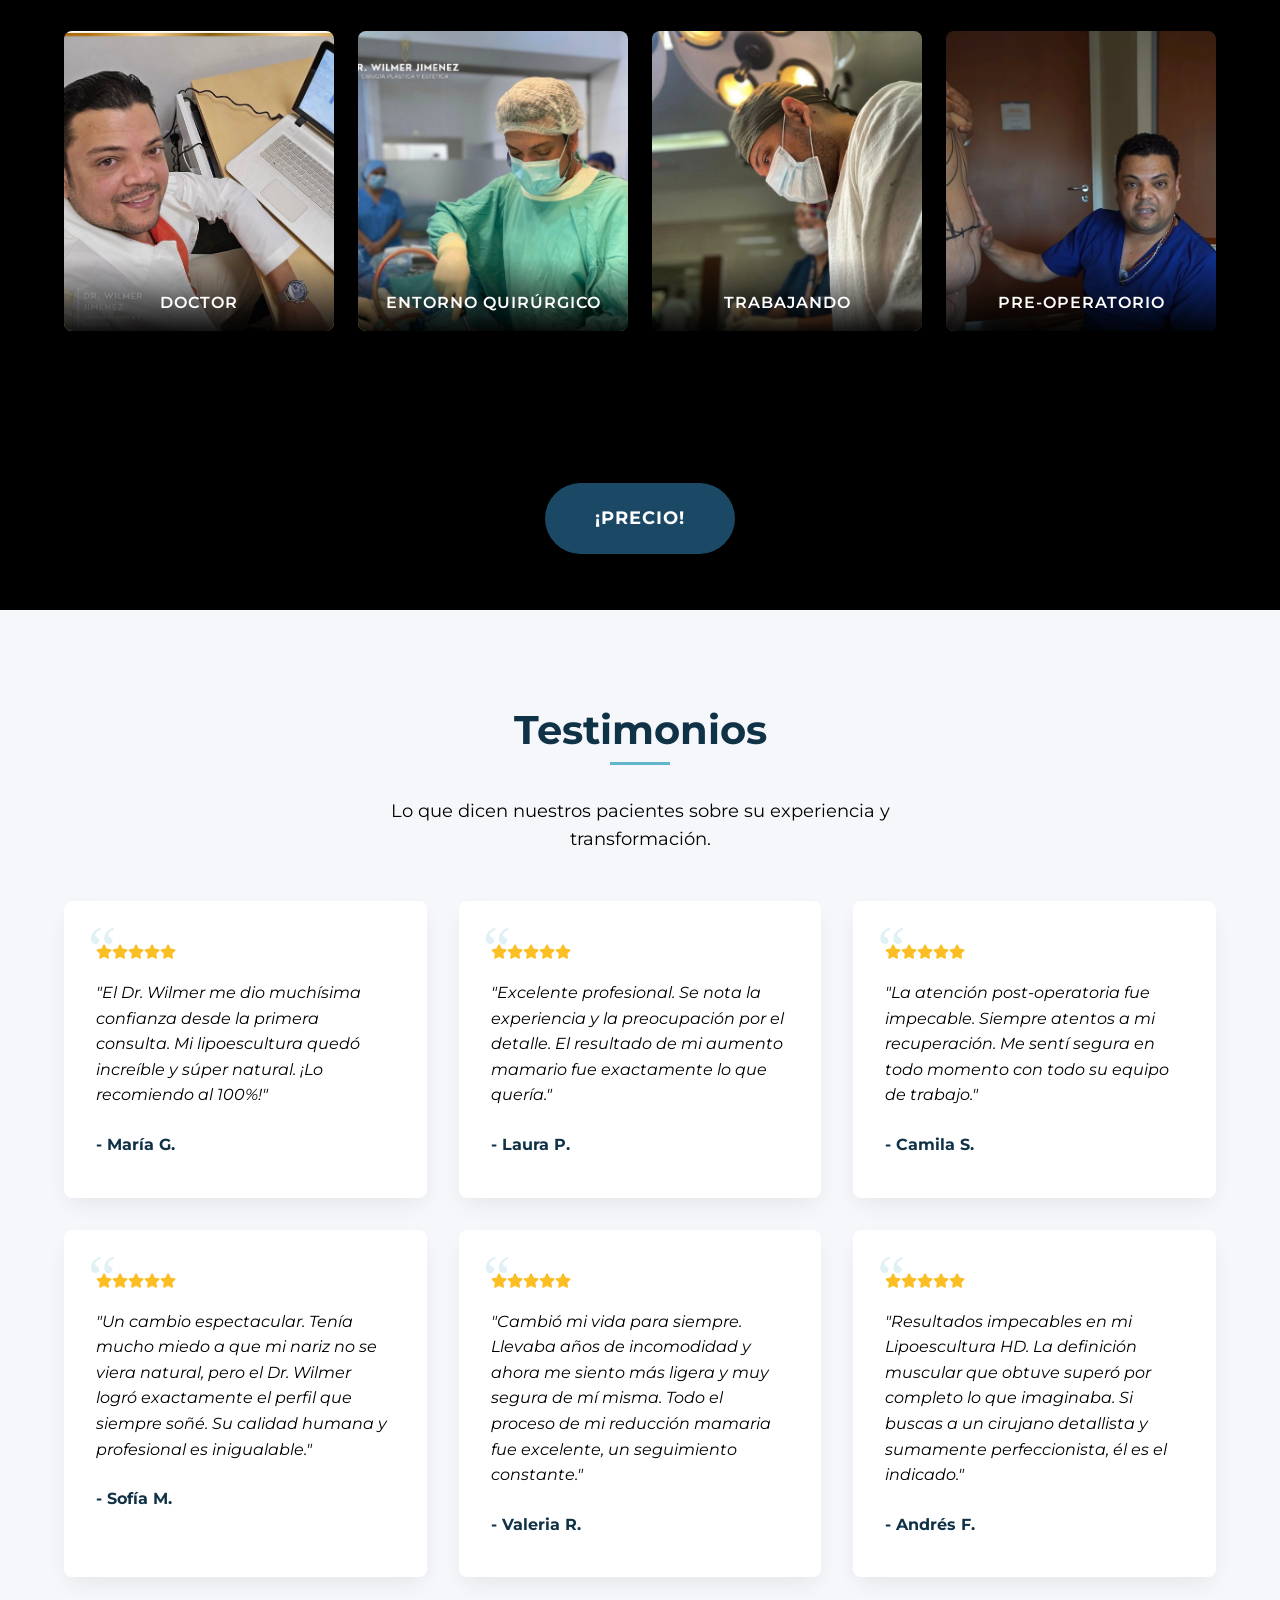
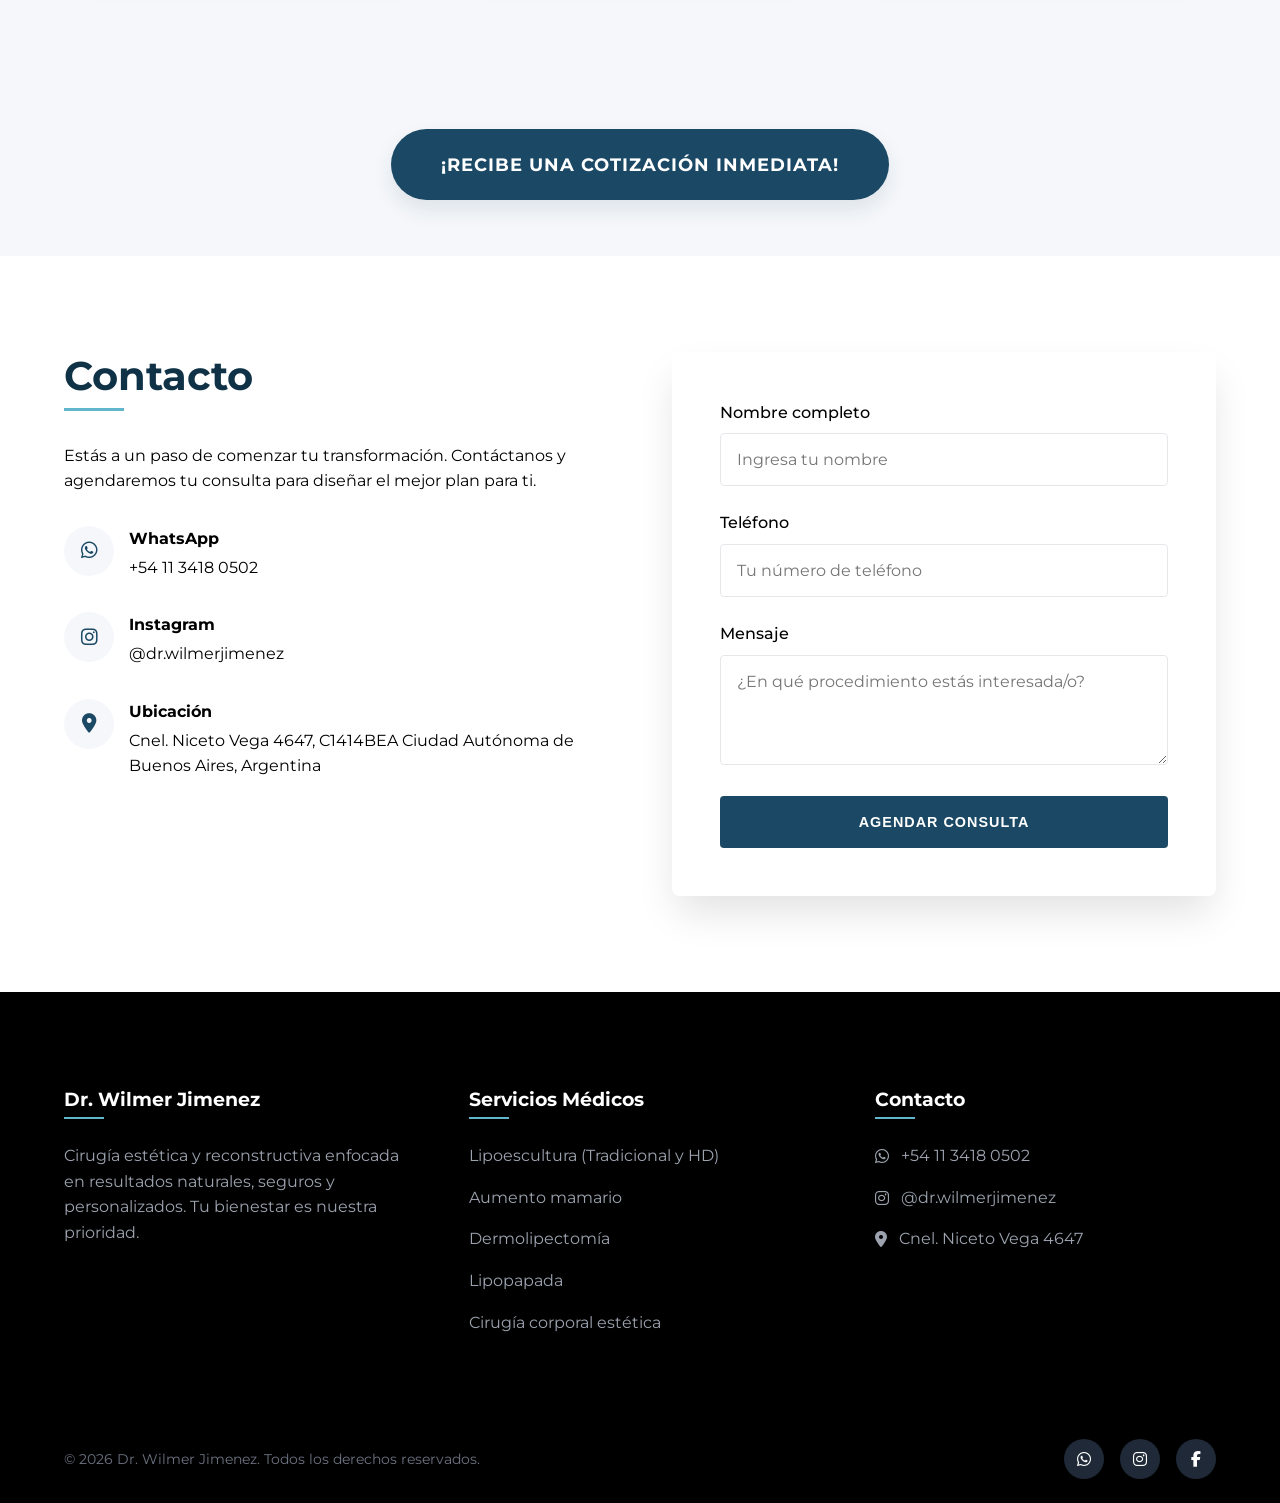
==== commit 52f54a7e: "Add files via upload" ====
--- a/index.html
+++ b/index.html
@@ -274,12 +274,12 @@
                 <div class="premium-result-card" data-aos="fade-up" data-aos-delay="100">
                     <div class="premium-result-images">
                         <div class="img-container antes">
-                            <img src="Aumen_img/aumento-1.jpeg" alt="Antes de Aumento Mamario Cirugía Plástica Estética - Dr. Wilmer Jimenez Buenos Aires" title="Antes - Aumento Mamario Dr. Wilmer Jimenez Cirujano Plástico">
+                            <img src="Aumen_img/au1.jpeg?v=4" alt="Antes de Aumento Mamario Cirugía Plástica Estética - Dr. Wilmer Jimenez Buenos Aires" title="Antes - Aumento Mamario Dr. Wilmer Jimenez Cirujano Plástico">
                             <span class="badge">Antes</span>
                         </div>
                         <div class="premium-divider"></div>
                         <div class="img-container despues">
-                            <img src="Aumen_img/au2.jpeg?v=3" alt="Después de Aumento Mamario Cirugía Plástica Estética - Dr. Wilmer Jimenez Buenos Aires" title="Después - Aumento Mamario Dr. Wilmer Jimenez Cirujano Plástico">
+                            <img src="Aumen_img/au2.jpeg?v=4" alt="Después de Aumento Mamario Cirugía Plástica Estética - Dr. Wilmer Jimenez Buenos Aires" title="Después - Aumento Mamario Dr. Wilmer Jimenez Cirujano Plástico">
                             <span class="badge">Después</span>
                         </div>
                     </div>
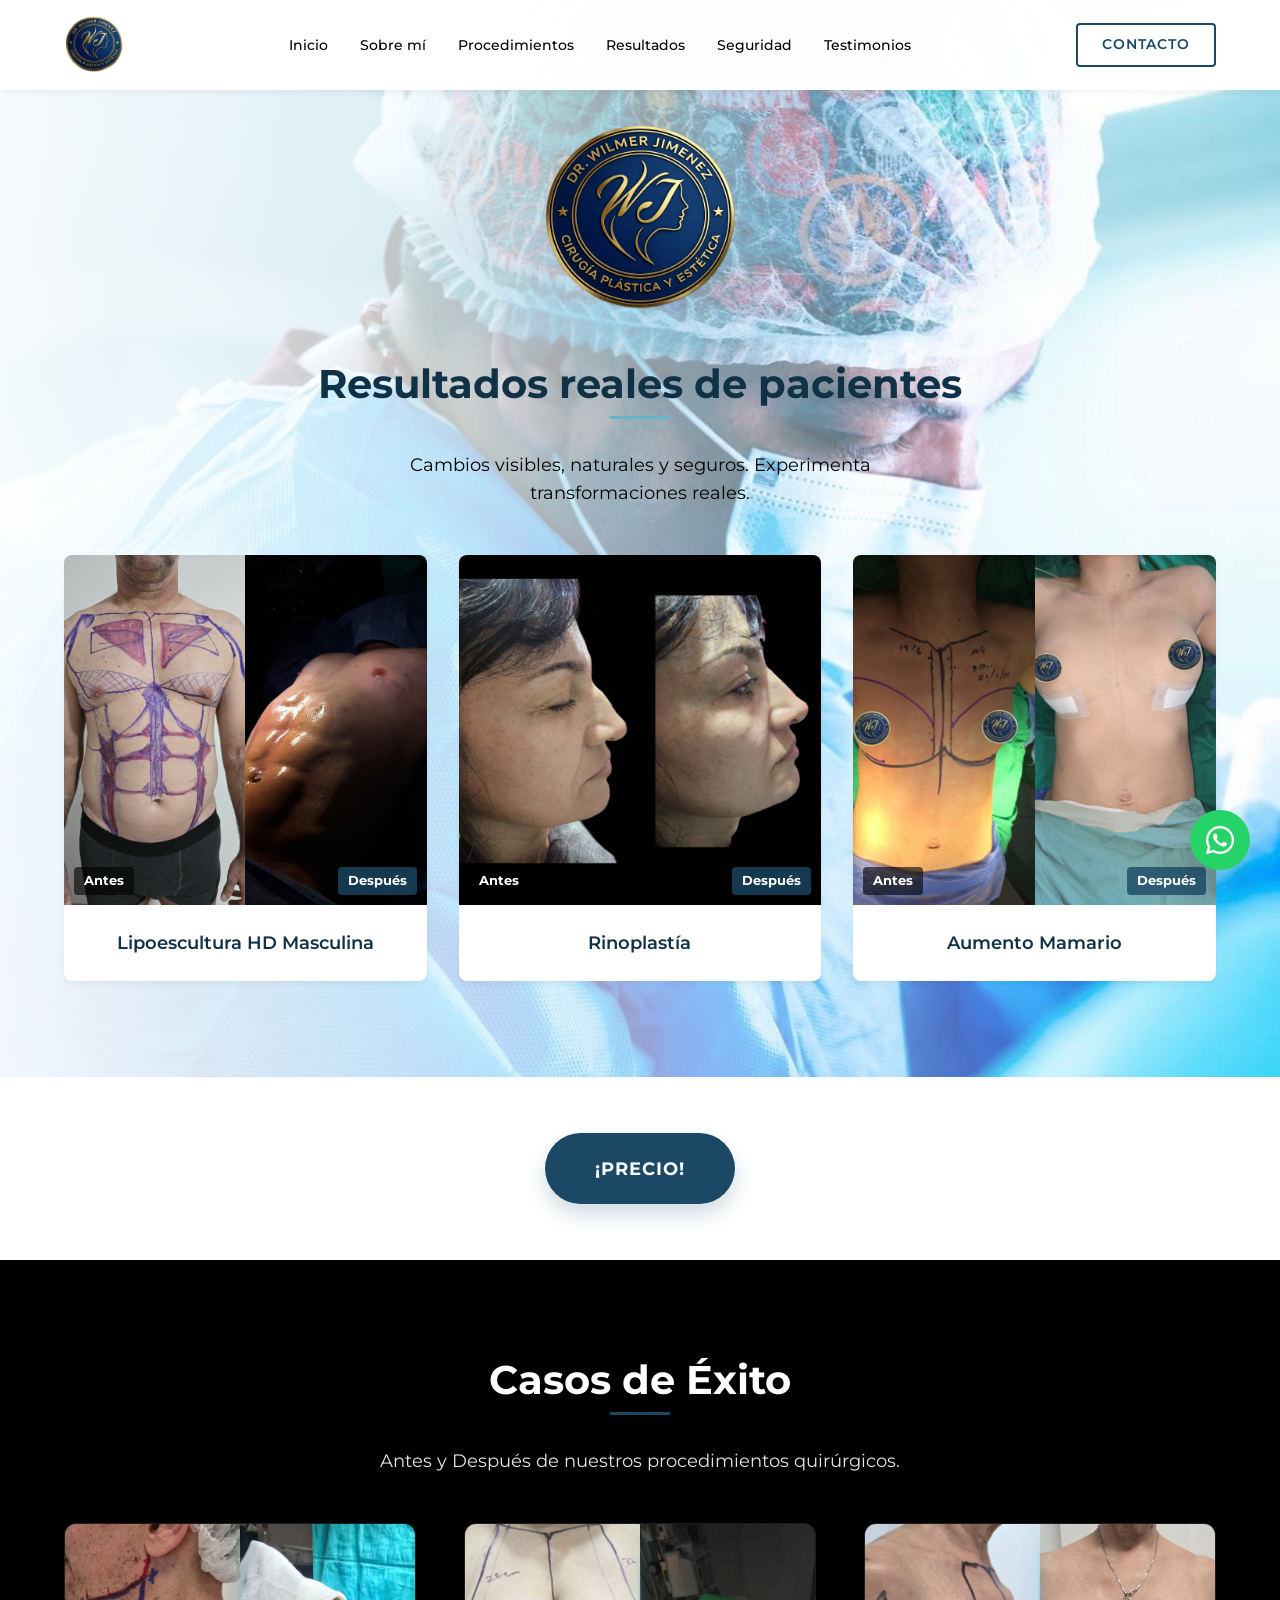
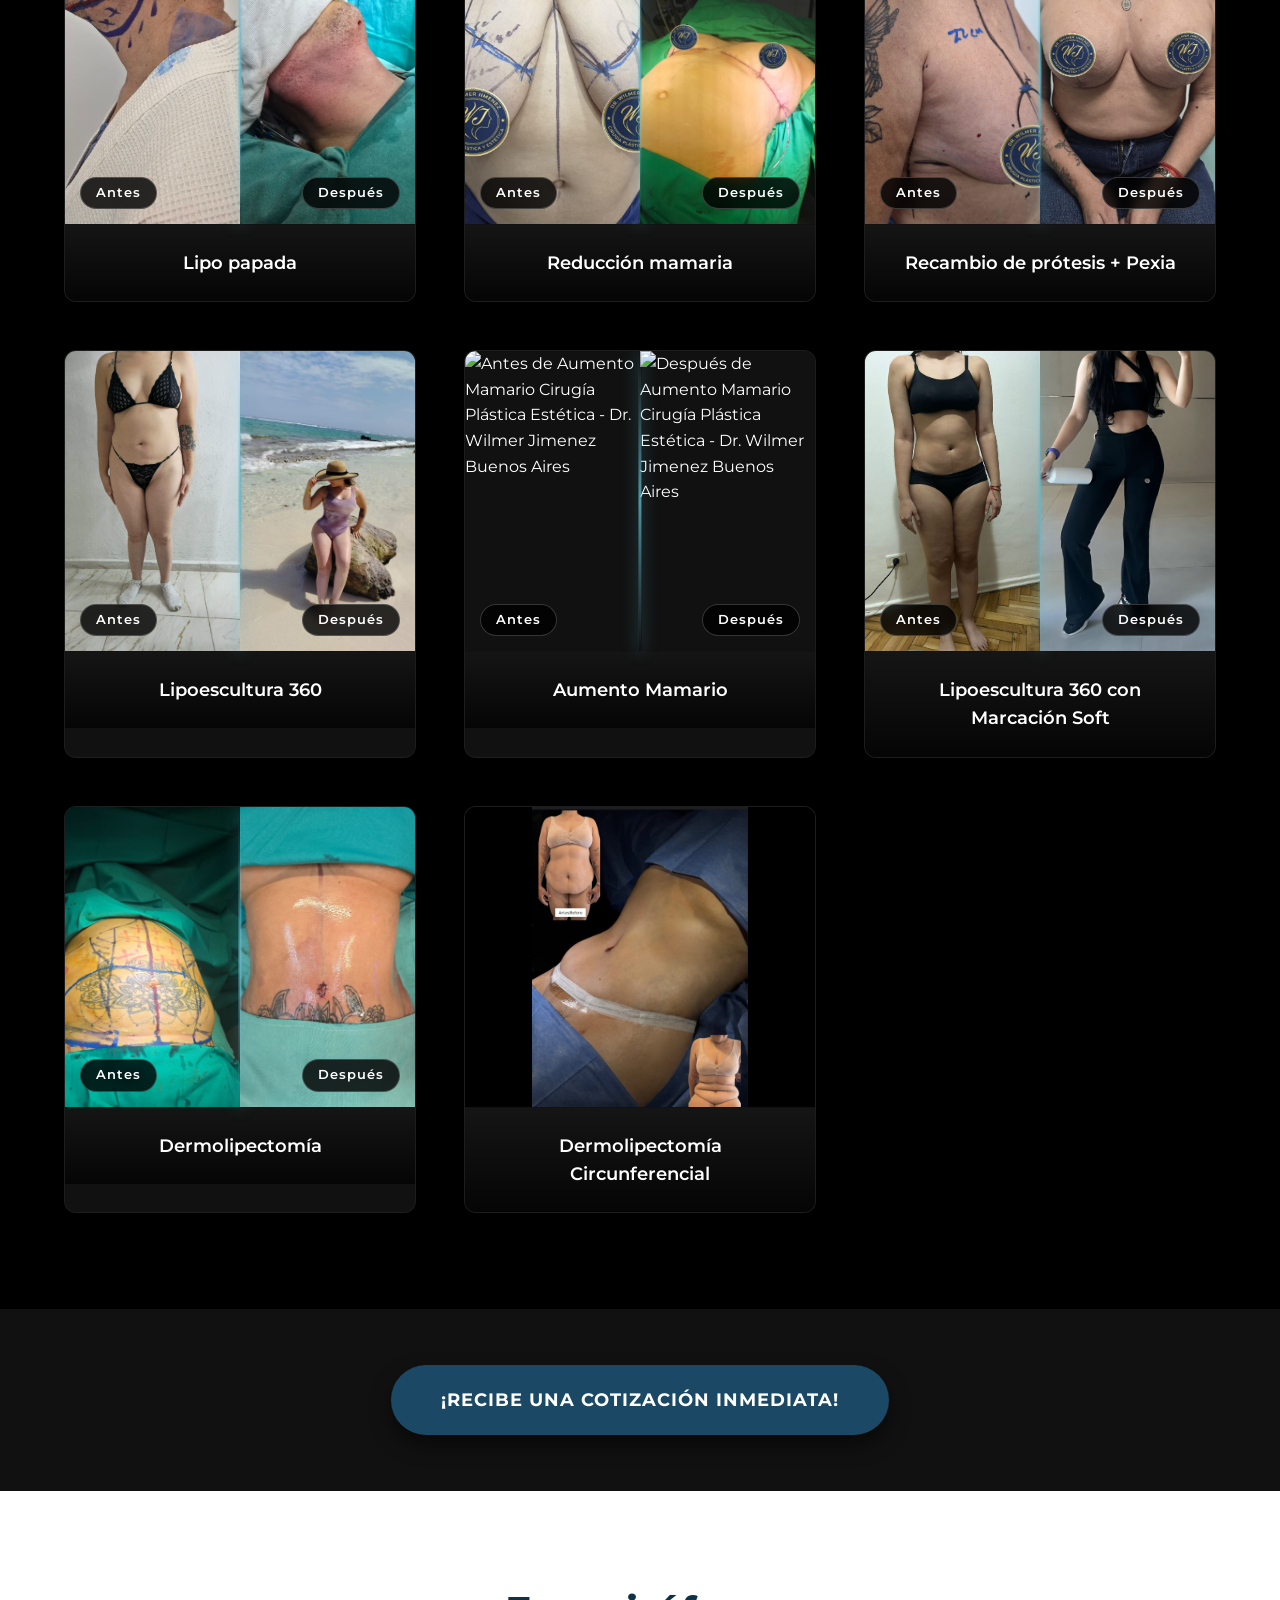
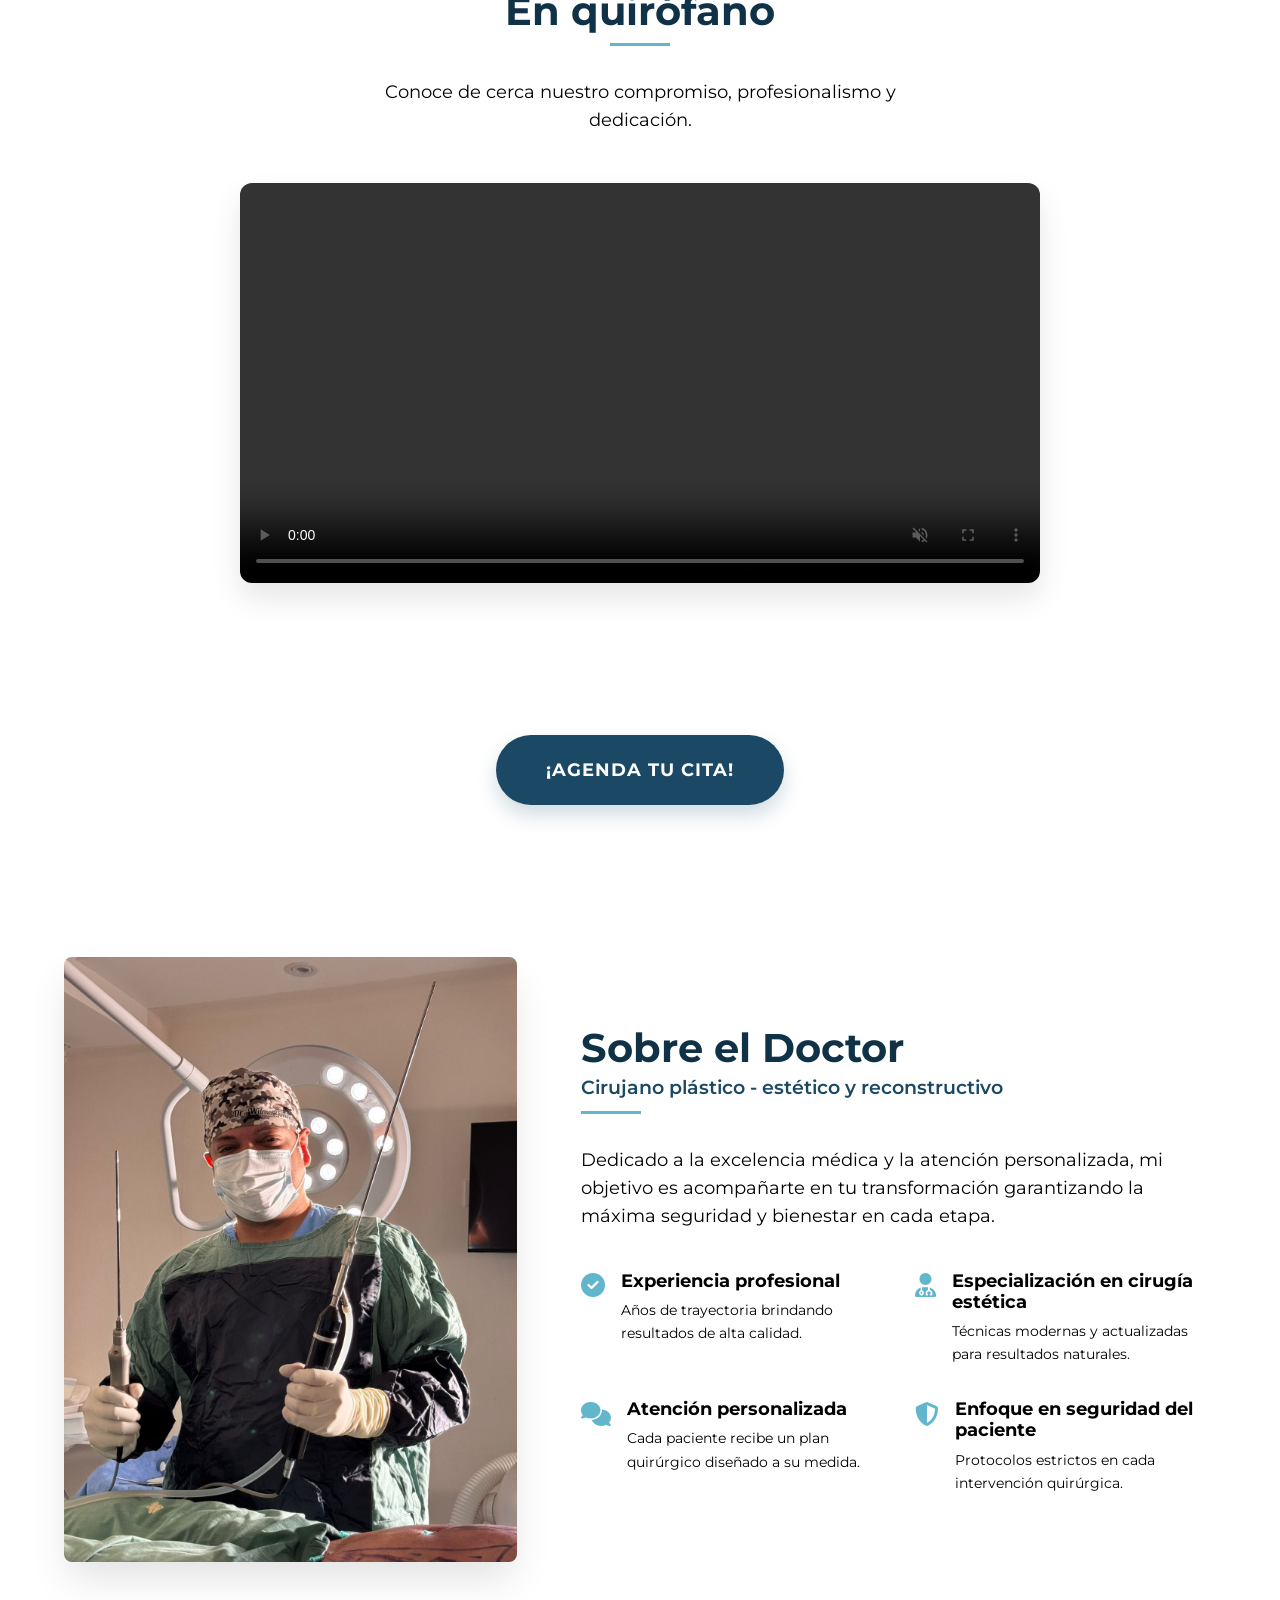
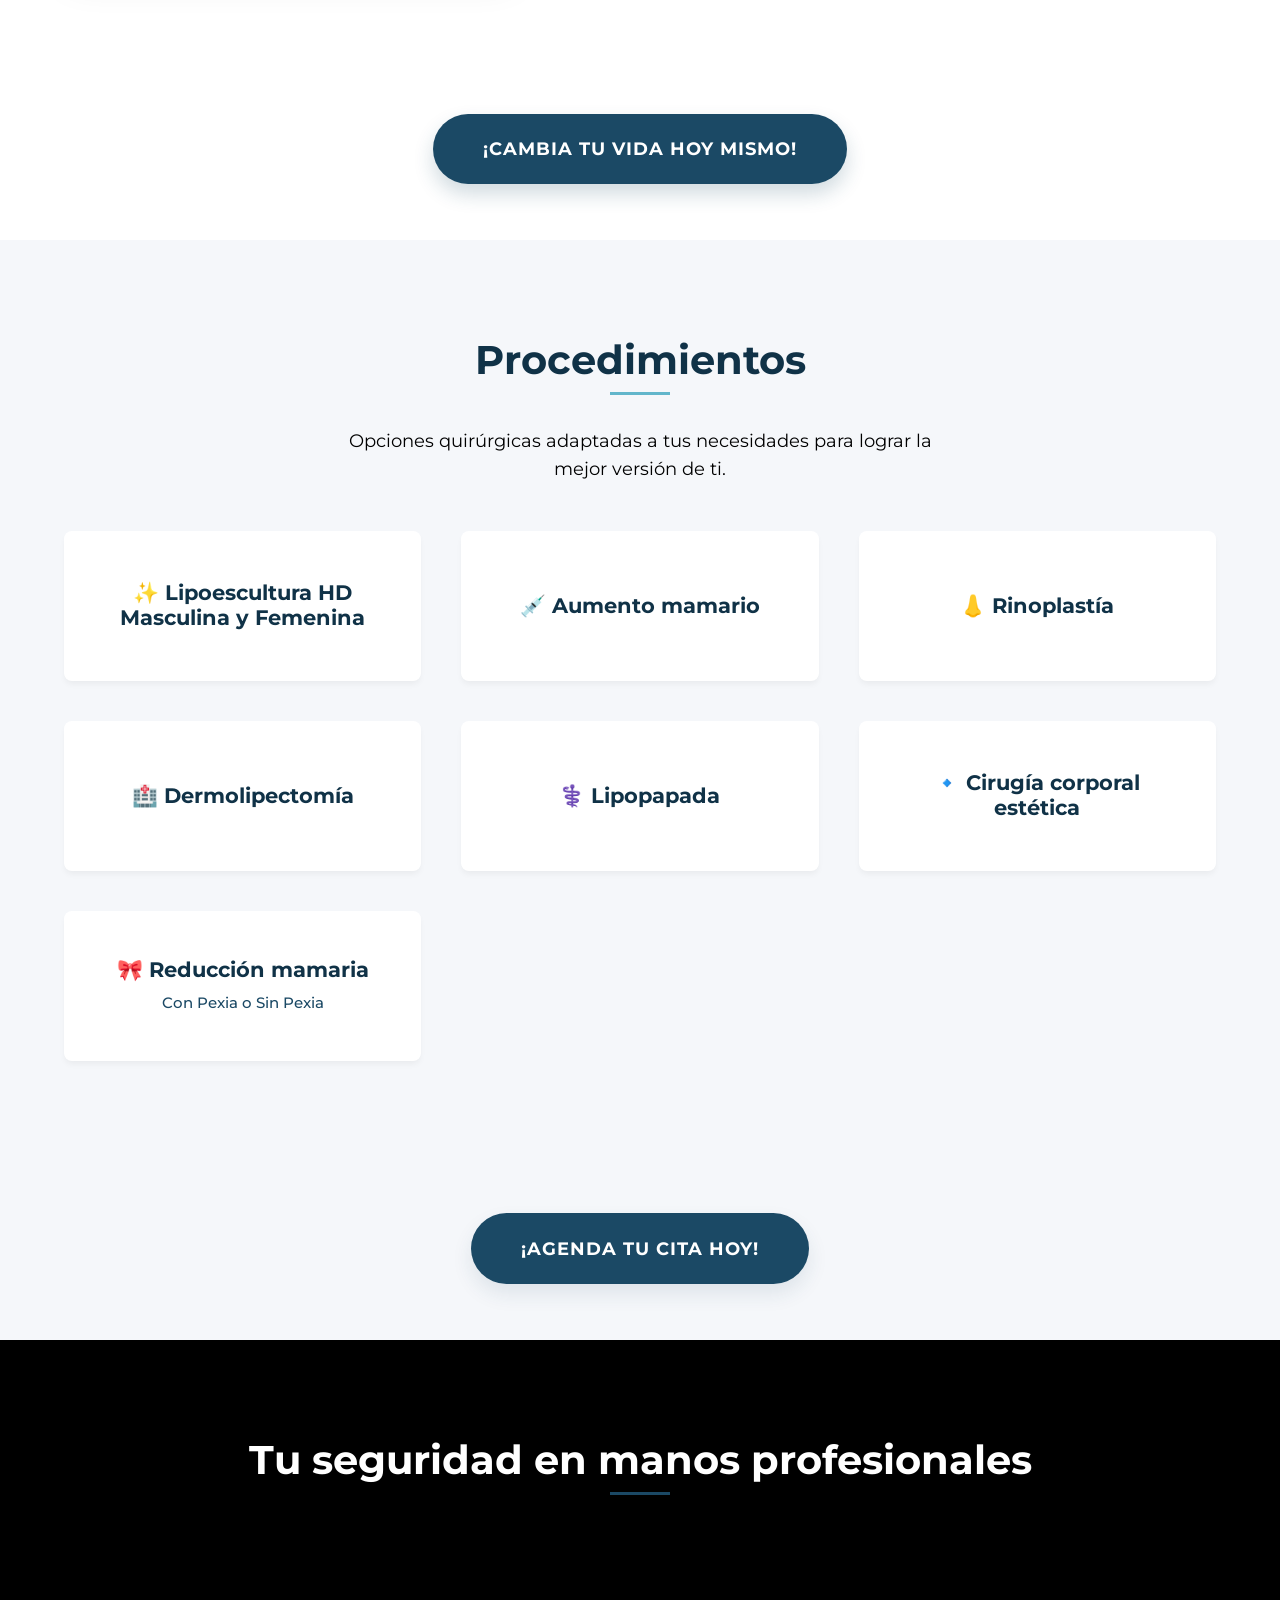
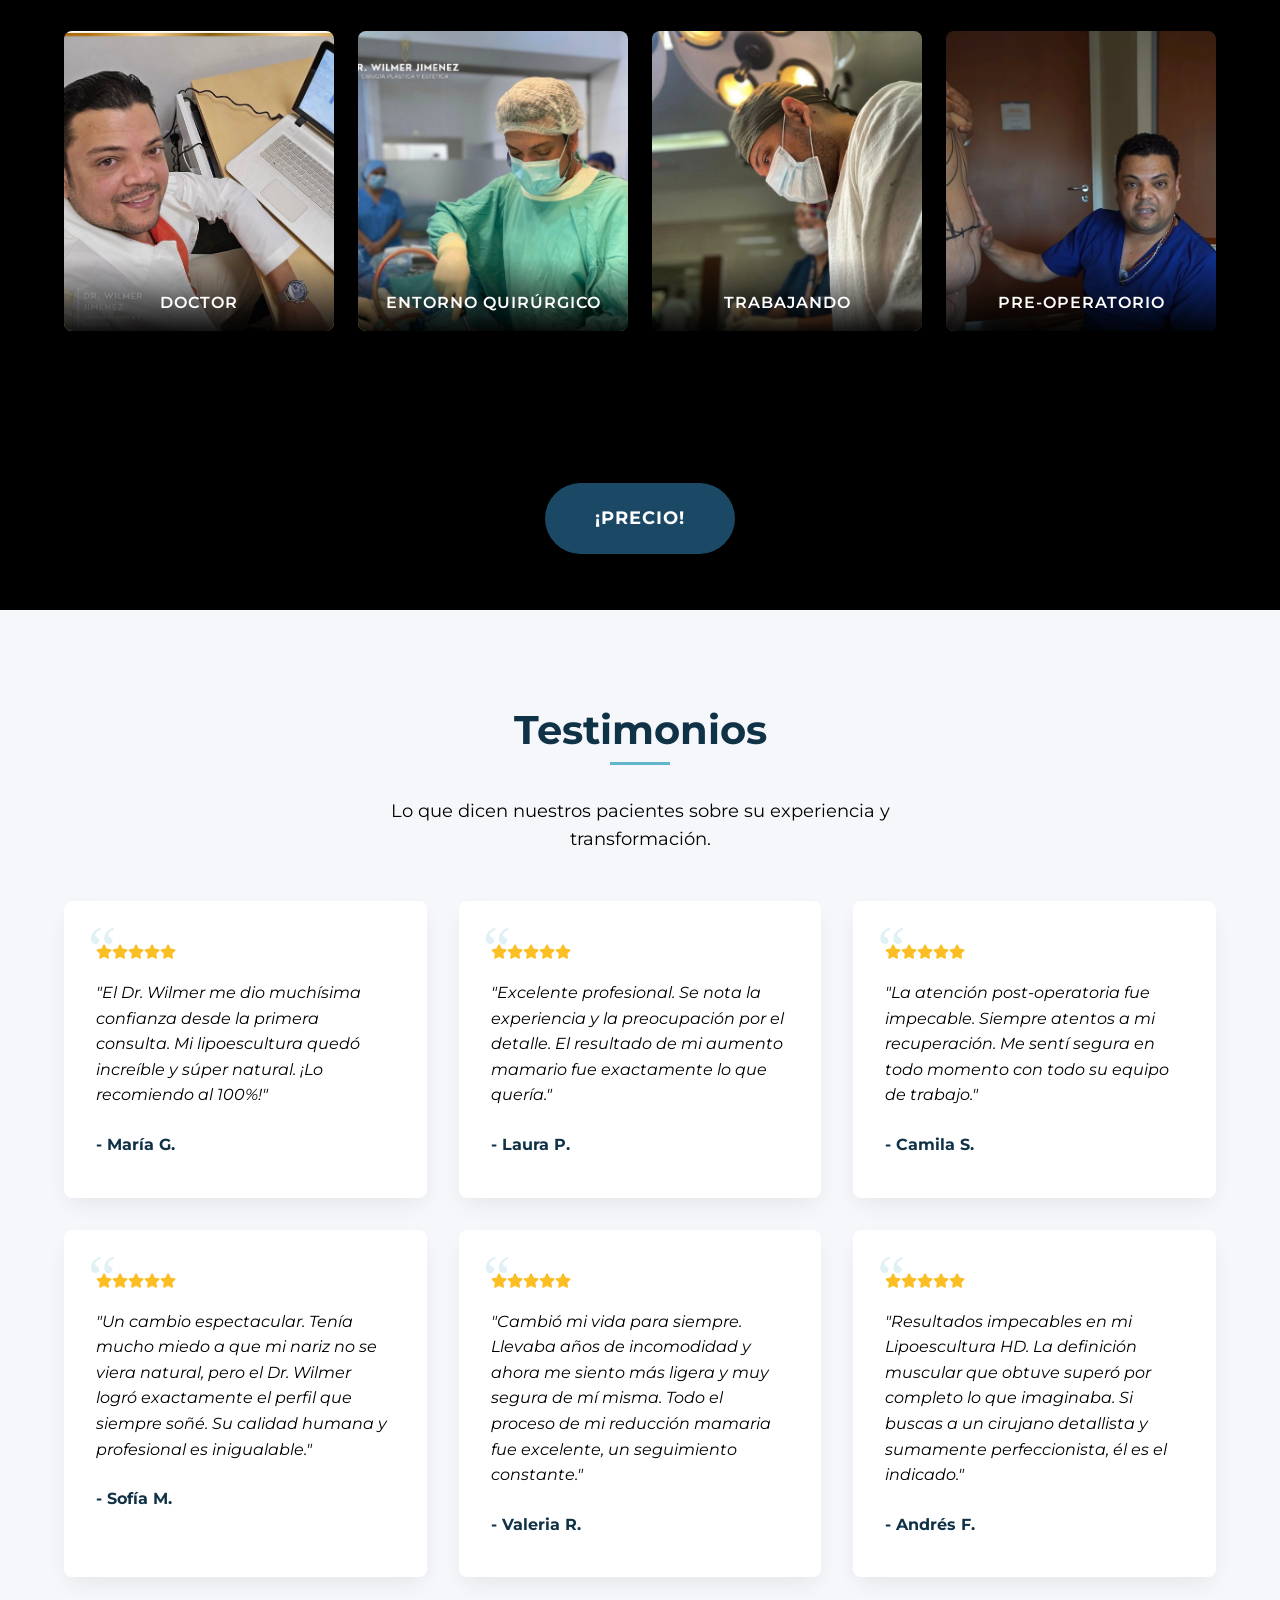
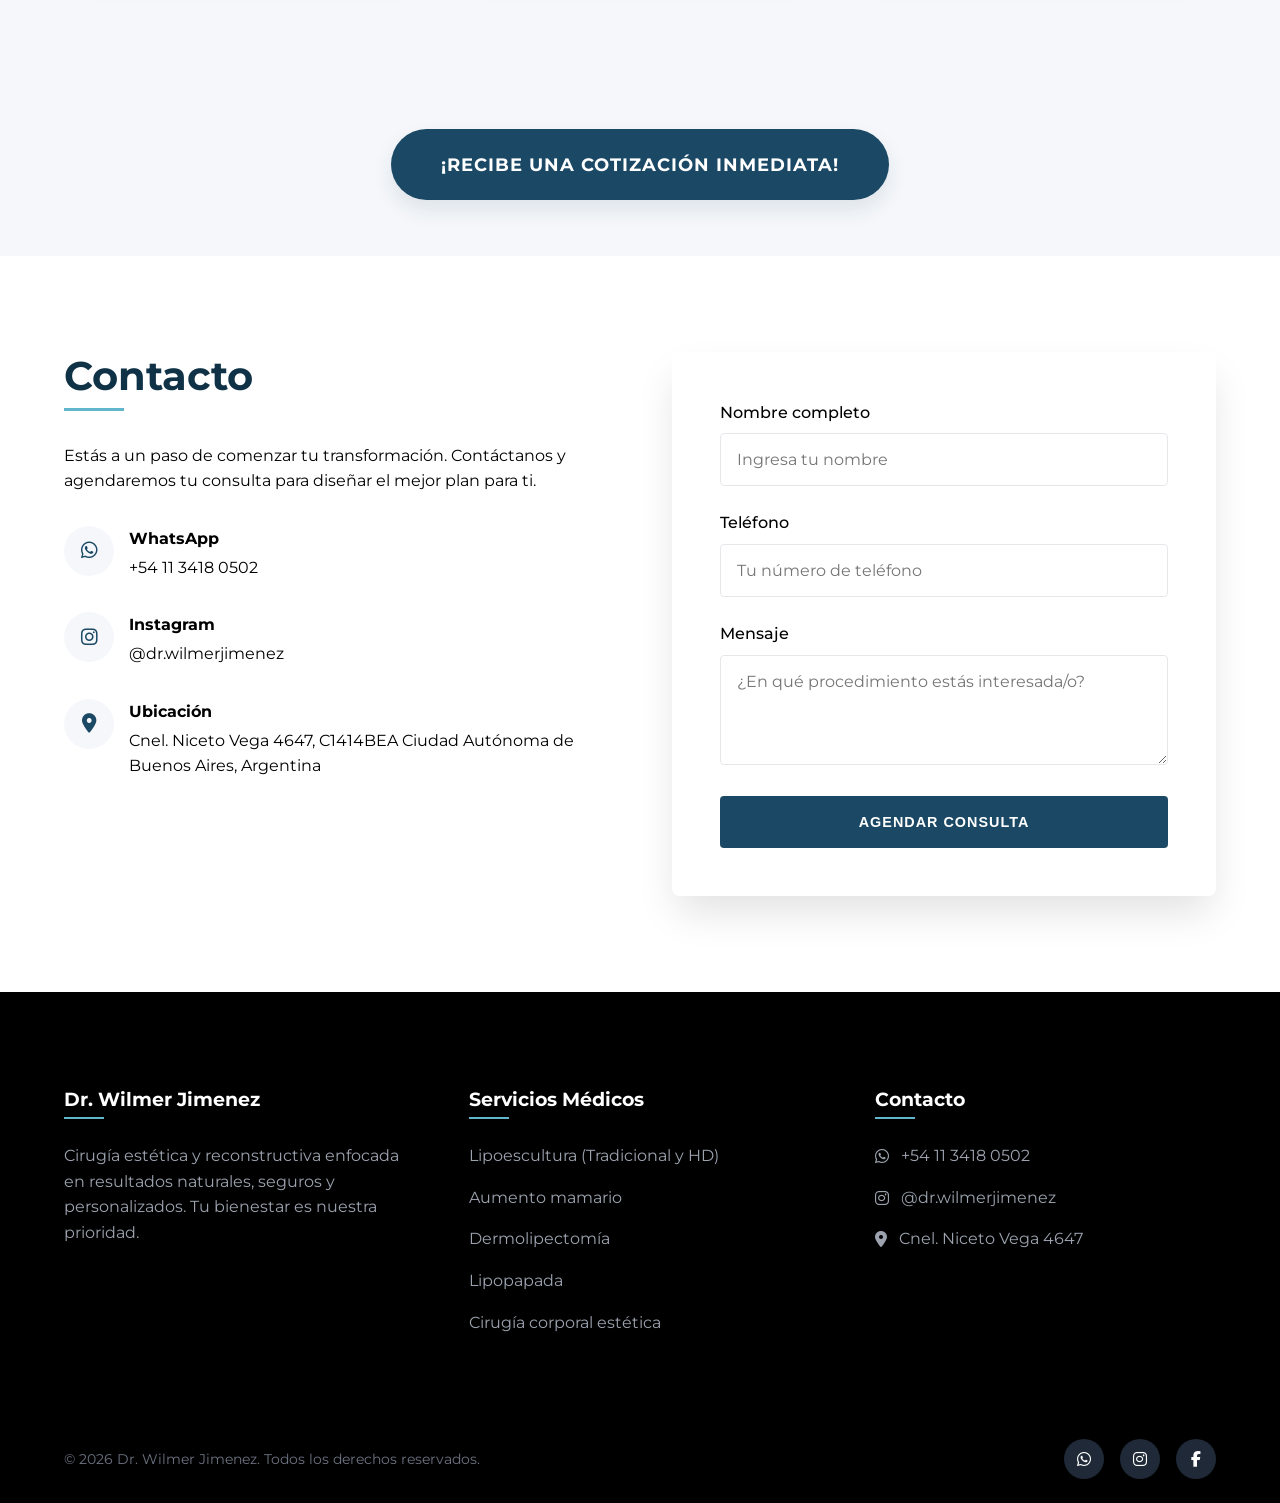
==== commit 504113a2: "Add files via upload" ====
--- a/index.html
+++ b/index.html
@@ -274,12 +274,12 @@
                 <div class="premium-result-card" data-aos="fade-up" data-aos-delay="100">
                     <div class="premium-result-images">
                         <div class="img-container antes">
-                            <img src="Aumen_img/au1.jpeg?v=4" alt="Antes de Aumento Mamario Cirugía Plástica Estética - Dr. Wilmer Jimenez Buenos Aires" title="Antes - Aumento Mamario Dr. Wilmer Jimenez Cirujano Plástico">
+                            <img src="Aumen_img/aumento1-nuevo.jpeg" alt="Antes de Aumento Mamario Cirugía Plástica Estética - Dr. Wilmer Jimenez Buenos Aires" title="Antes - Aumento Mamario Dr. Wilmer Jimenez Cirujano Plástico">
                             <span class="badge">Antes</span>
                         </div>
                         <div class="premium-divider"></div>
                         <div class="img-container despues">
-                            <img src="Aumen_img/au2.jpeg?v=4" alt="Después de Aumento Mamario Cirugía Plástica Estética - Dr. Wilmer Jimenez Buenos Aires" title="Después - Aumento Mamario Dr. Wilmer Jimenez Cirujano Plástico">
+                            <img src="Aumen_img/aumento2-nuevo.jpeg" alt="Después de Aumento Mamario Cirugía Plástica Estética - Dr. Wilmer Jimenez Buenos Aires" title="Después - Aumento Mamario Dr. Wilmer Jimenez Cirujano Plástico">
                             <span class="badge">Después</span>
                         </div>
                     </div>
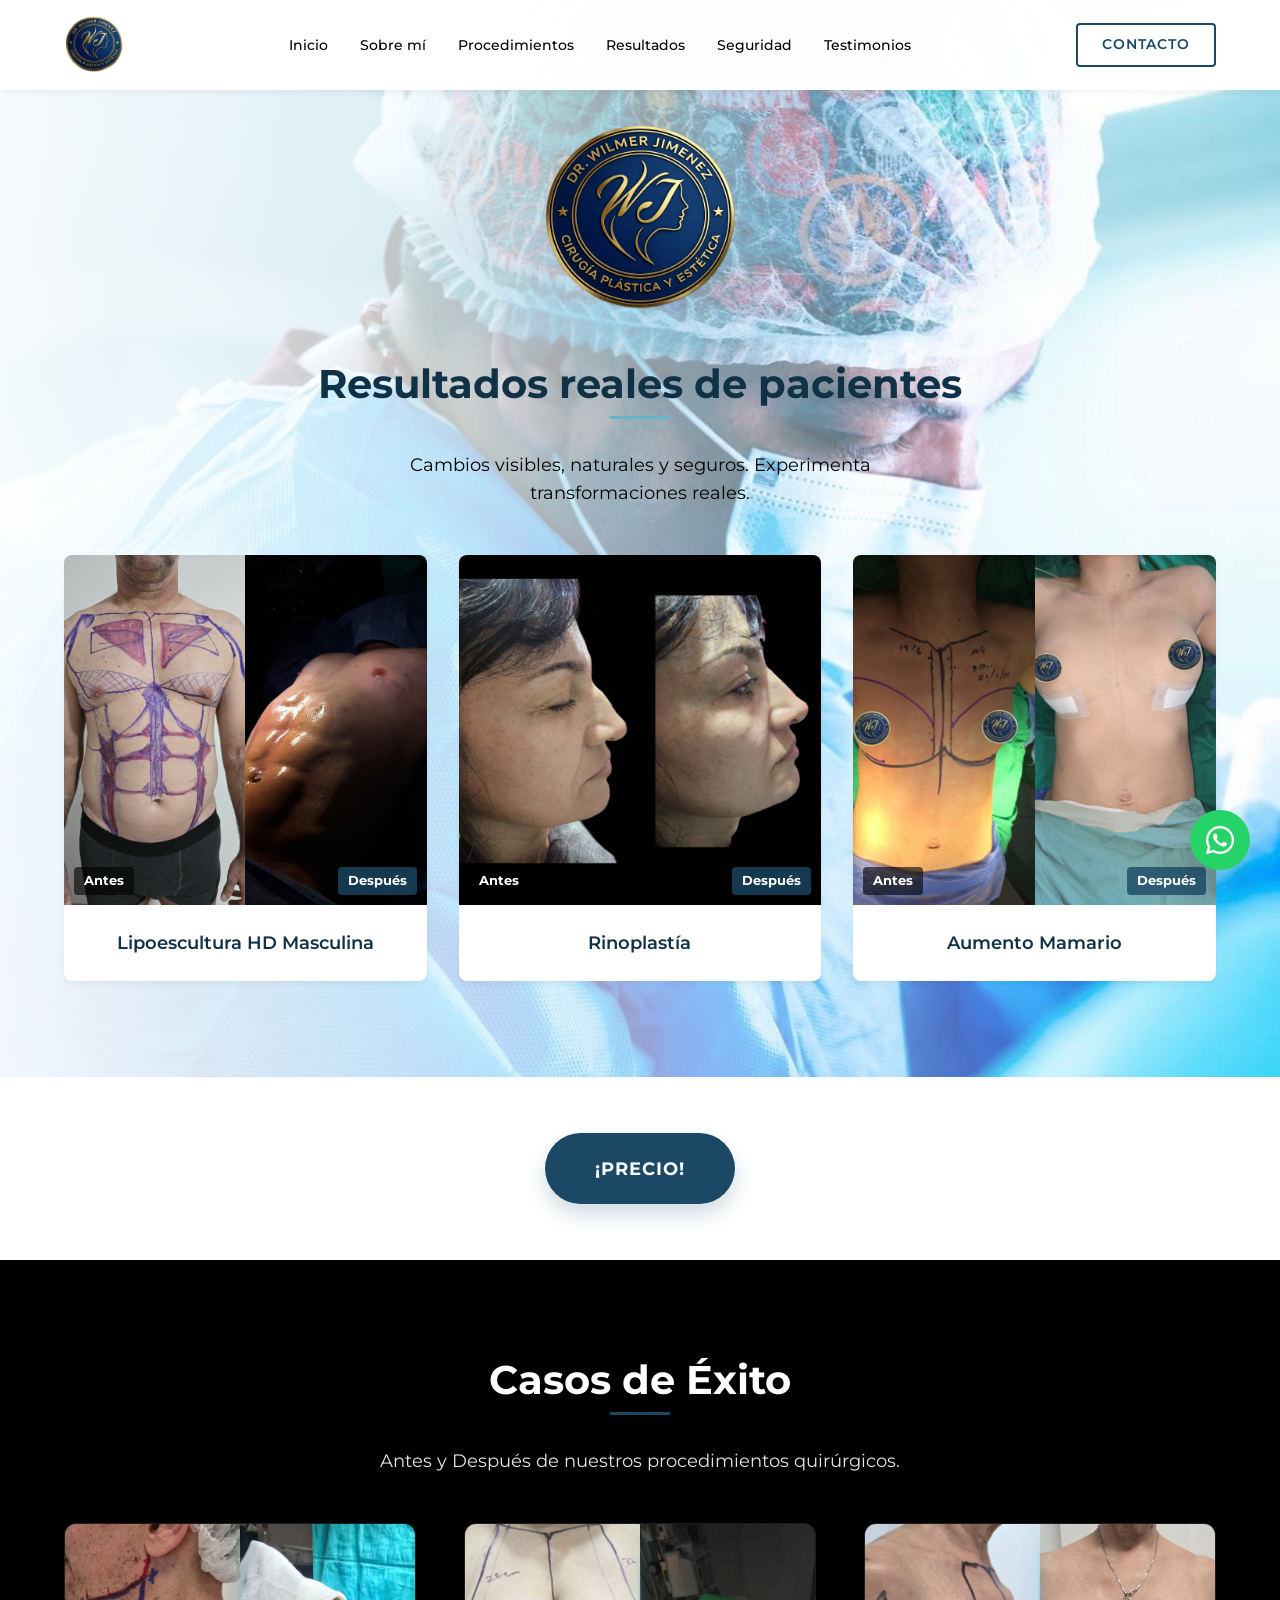
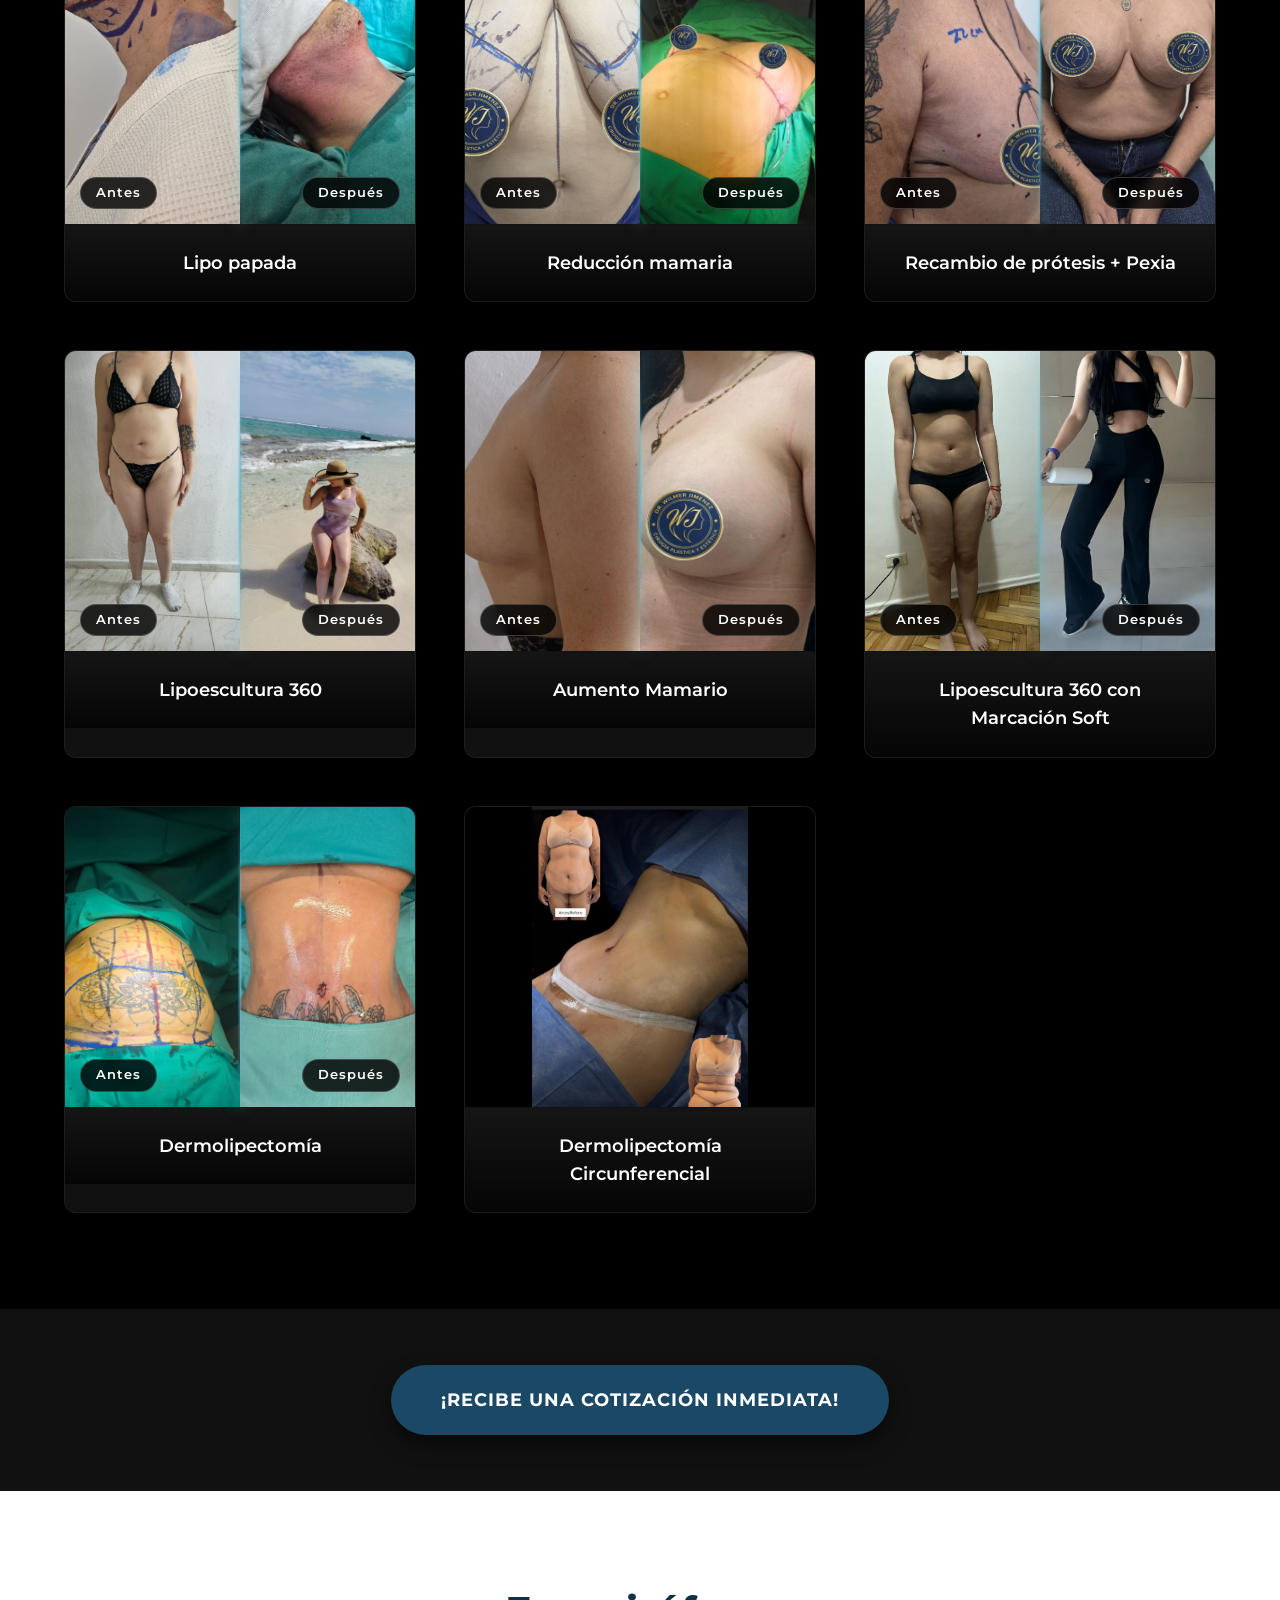
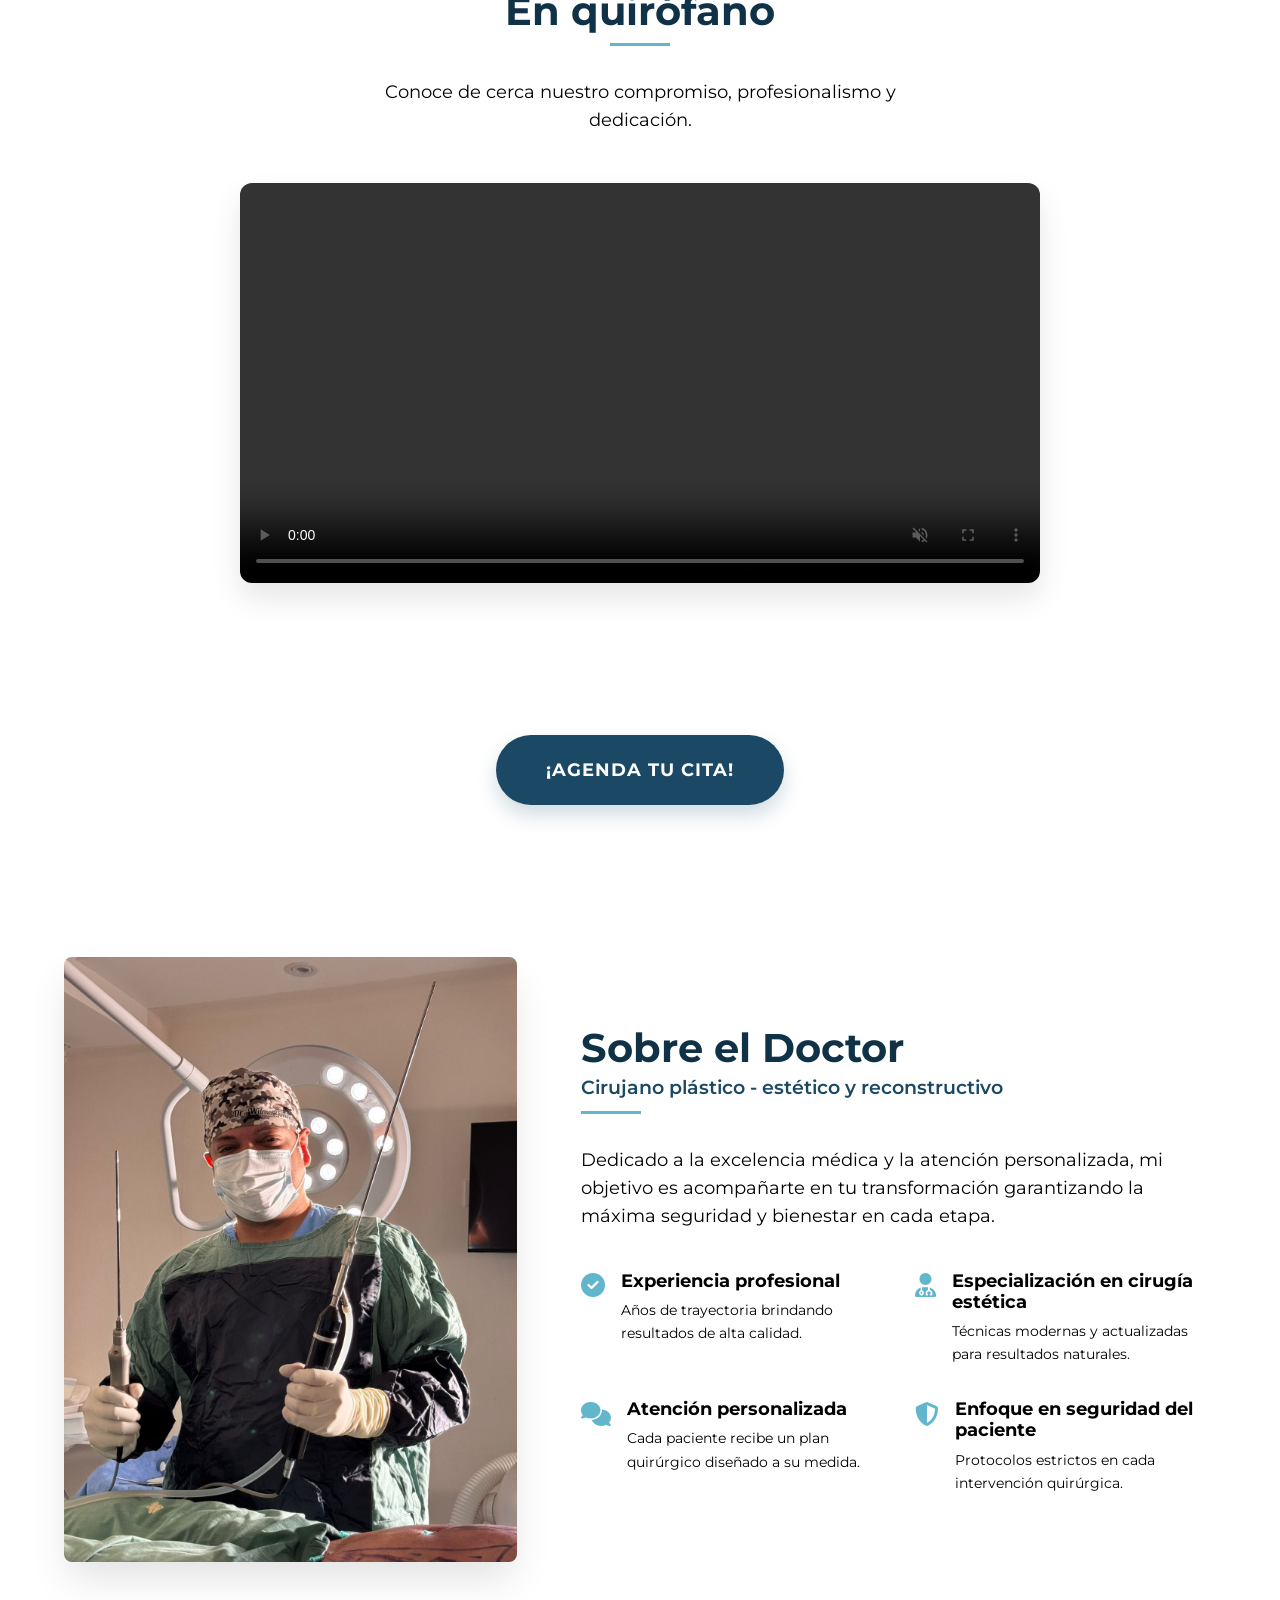
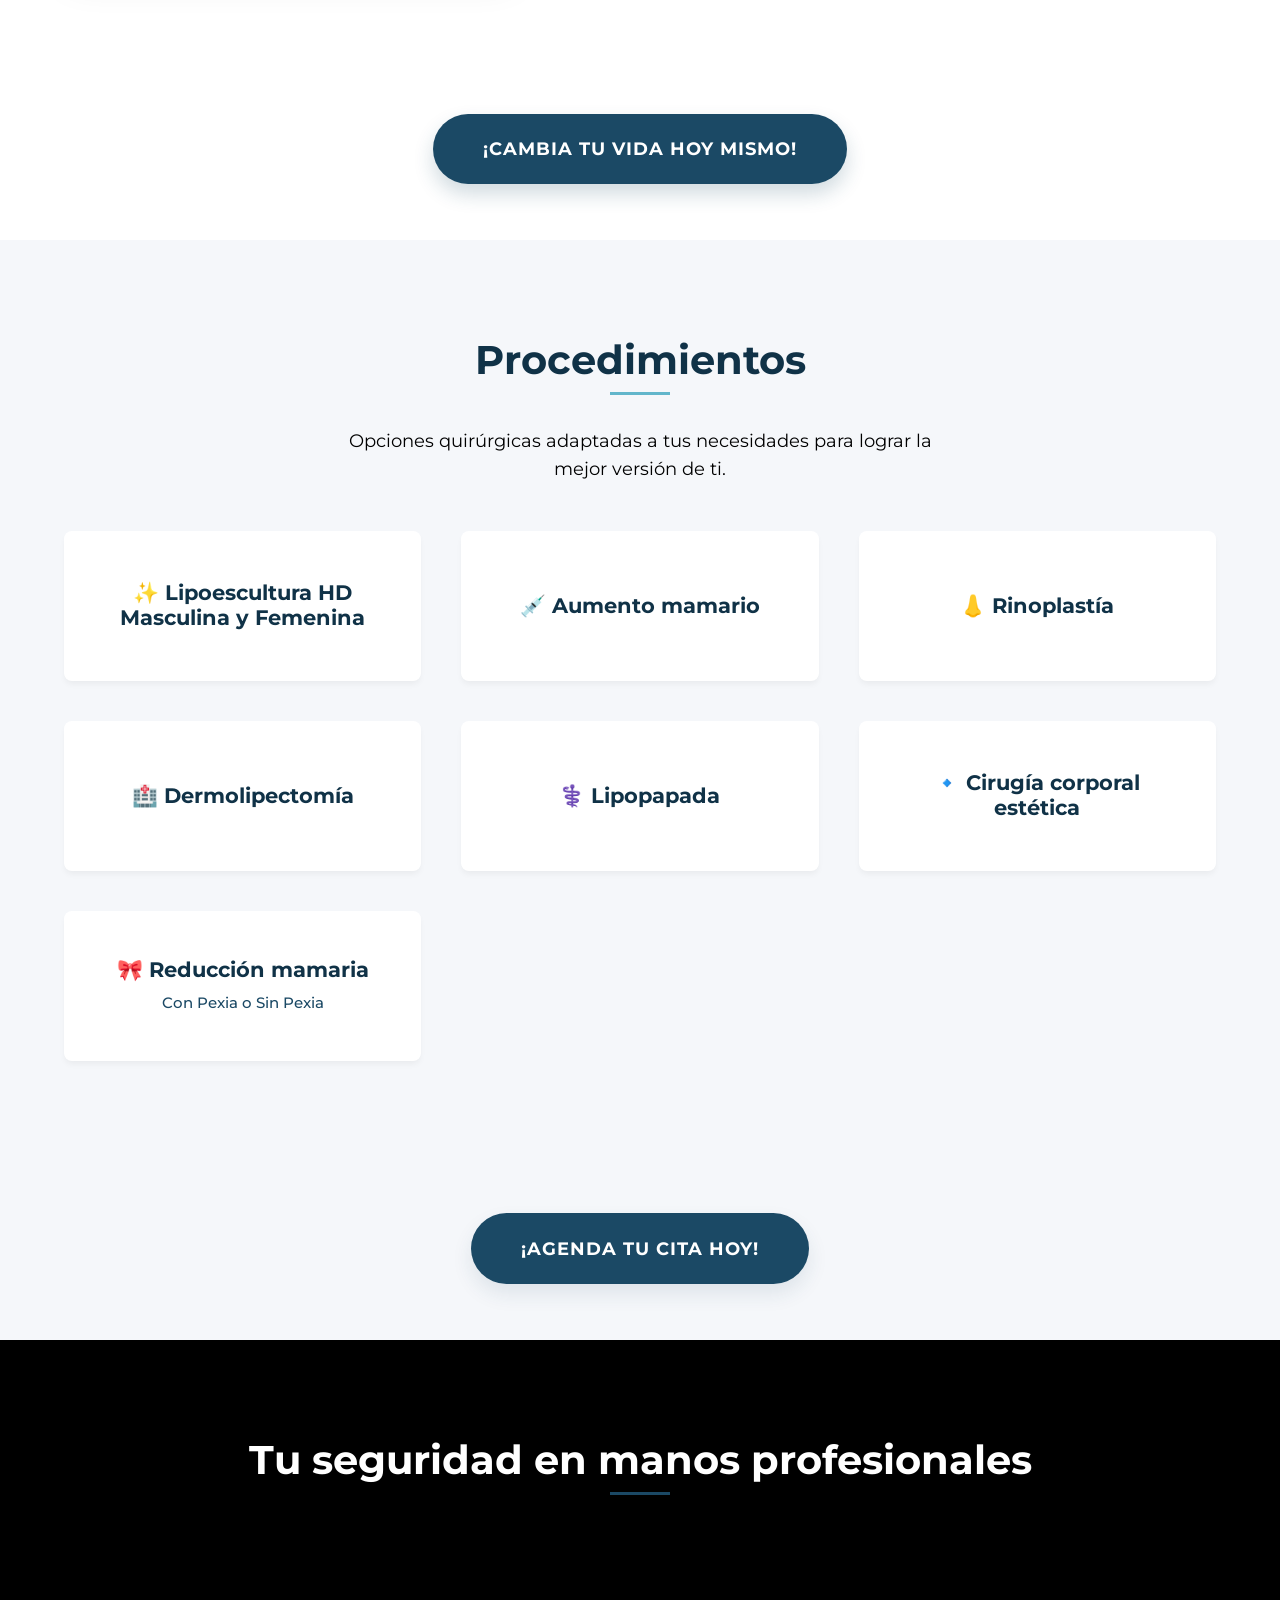
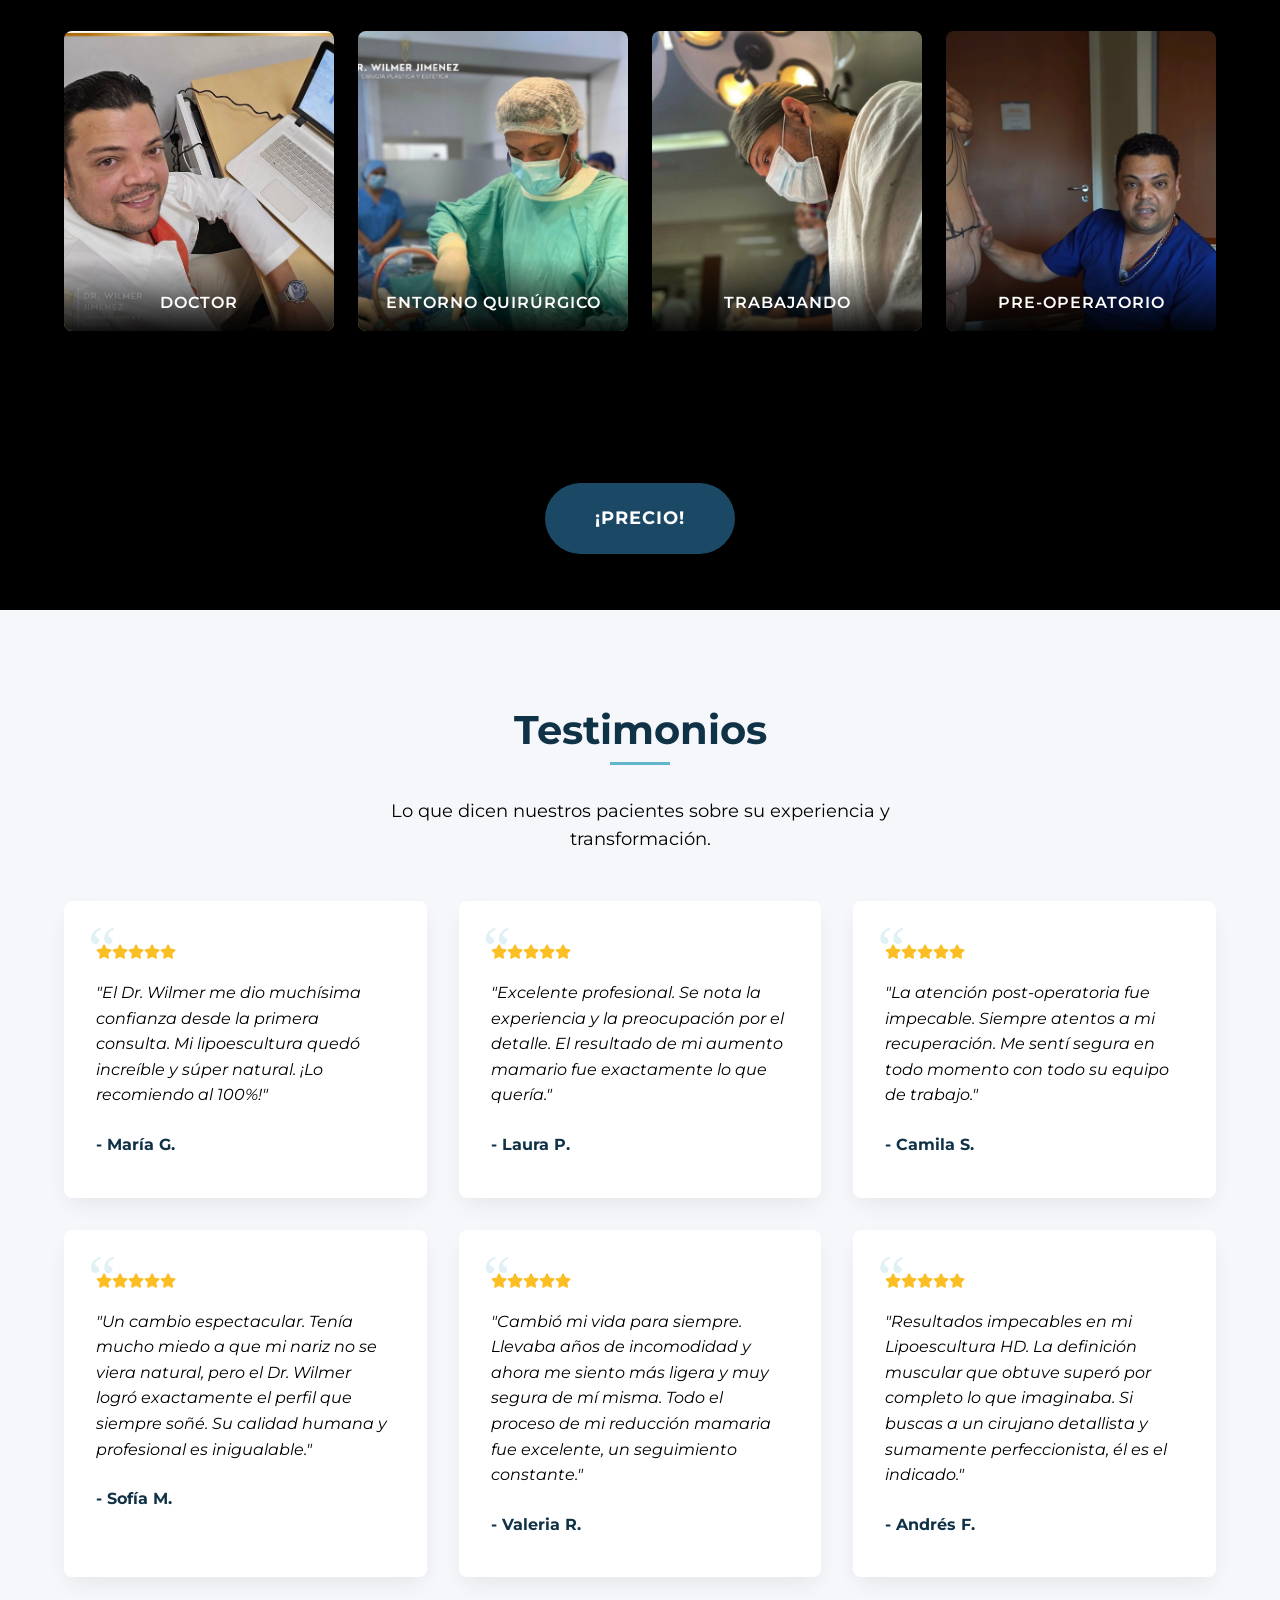
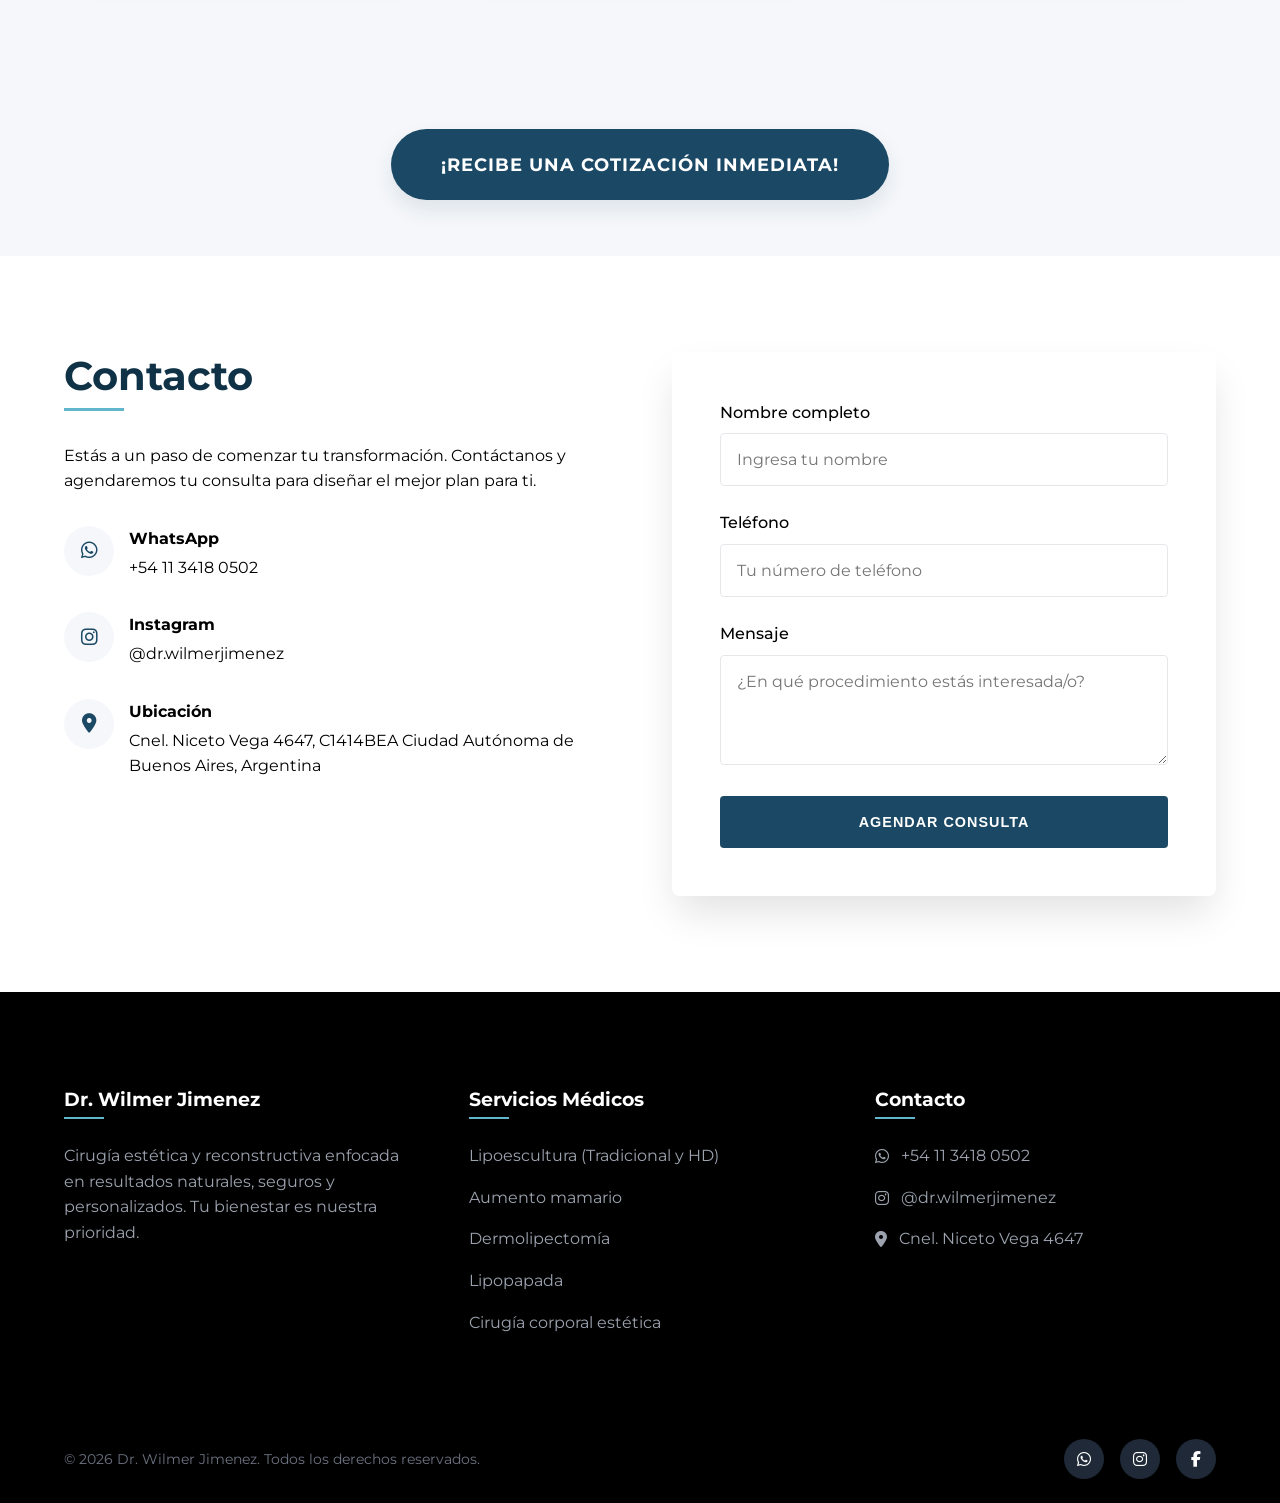
==== commit b2f90a7e: "Add files via upload" ====
--- a/index.html
+++ b/index.html
@@ -274,12 +274,12 @@
                 <div class="premium-result-card" data-aos="fade-up" data-aos-delay="100">
                     <div class="premium-result-images">
                         <div class="img-container antes">
-                            <img src="Aumen_img/aumento1-nuevo.jpeg" alt="Antes de Aumento Mamario Cirugía Plástica Estética - Dr. Wilmer Jimenez Buenos Aires" title="Antes - Aumento Mamario Dr. Wilmer Jimenez Cirujano Plástico">
+                            <img src="Aumen_img/au1.jpeg?v=5" alt="Antes de Aumento Mamario Cirugía Plástica Estética - Dr. Wilmer Jimenez Buenos Aires" title="Antes - Aumento Mamario Dr. Wilmer Jimenez Cirujano Plástico">
                             <span class="badge">Antes</span>
                         </div>
                         <div class="premium-divider"></div>
                         <div class="img-container despues">
-                            <img src="Aumen_img/aumento2-nuevo.jpeg" alt="Después de Aumento Mamario Cirugía Plástica Estética - Dr. Wilmer Jimenez Buenos Aires" title="Después - Aumento Mamario Dr. Wilmer Jimenez Cirujano Plástico">
+                            <img src="Aumen_img/au2.jpeg?v=5" alt="Después de Aumento Mamario Cirugía Plástica Estética - Dr. Wilmer Jimenez Buenos Aires" title="Después - Aumento Mamario Dr. Wilmer Jimenez Cirujano Plástico">
                             <span class="badge">Después</span>
                         </div>
                     </div>
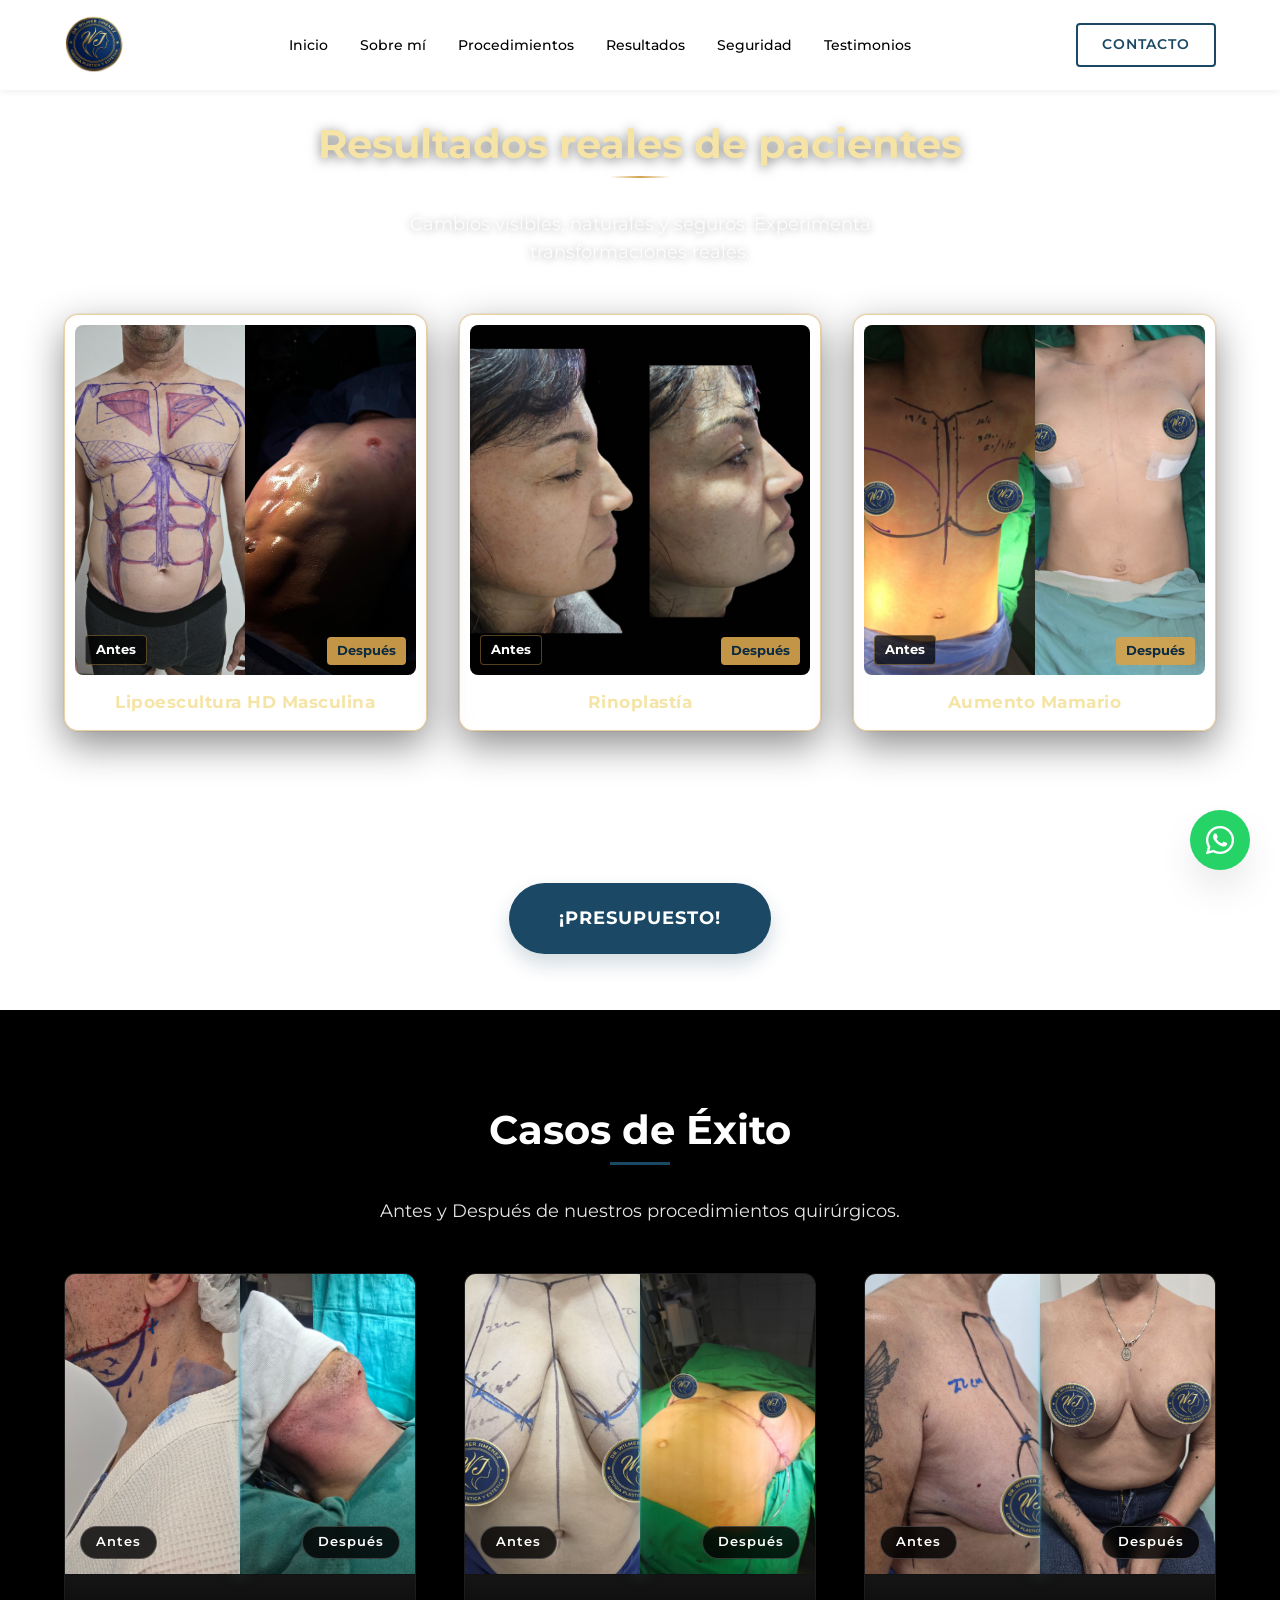
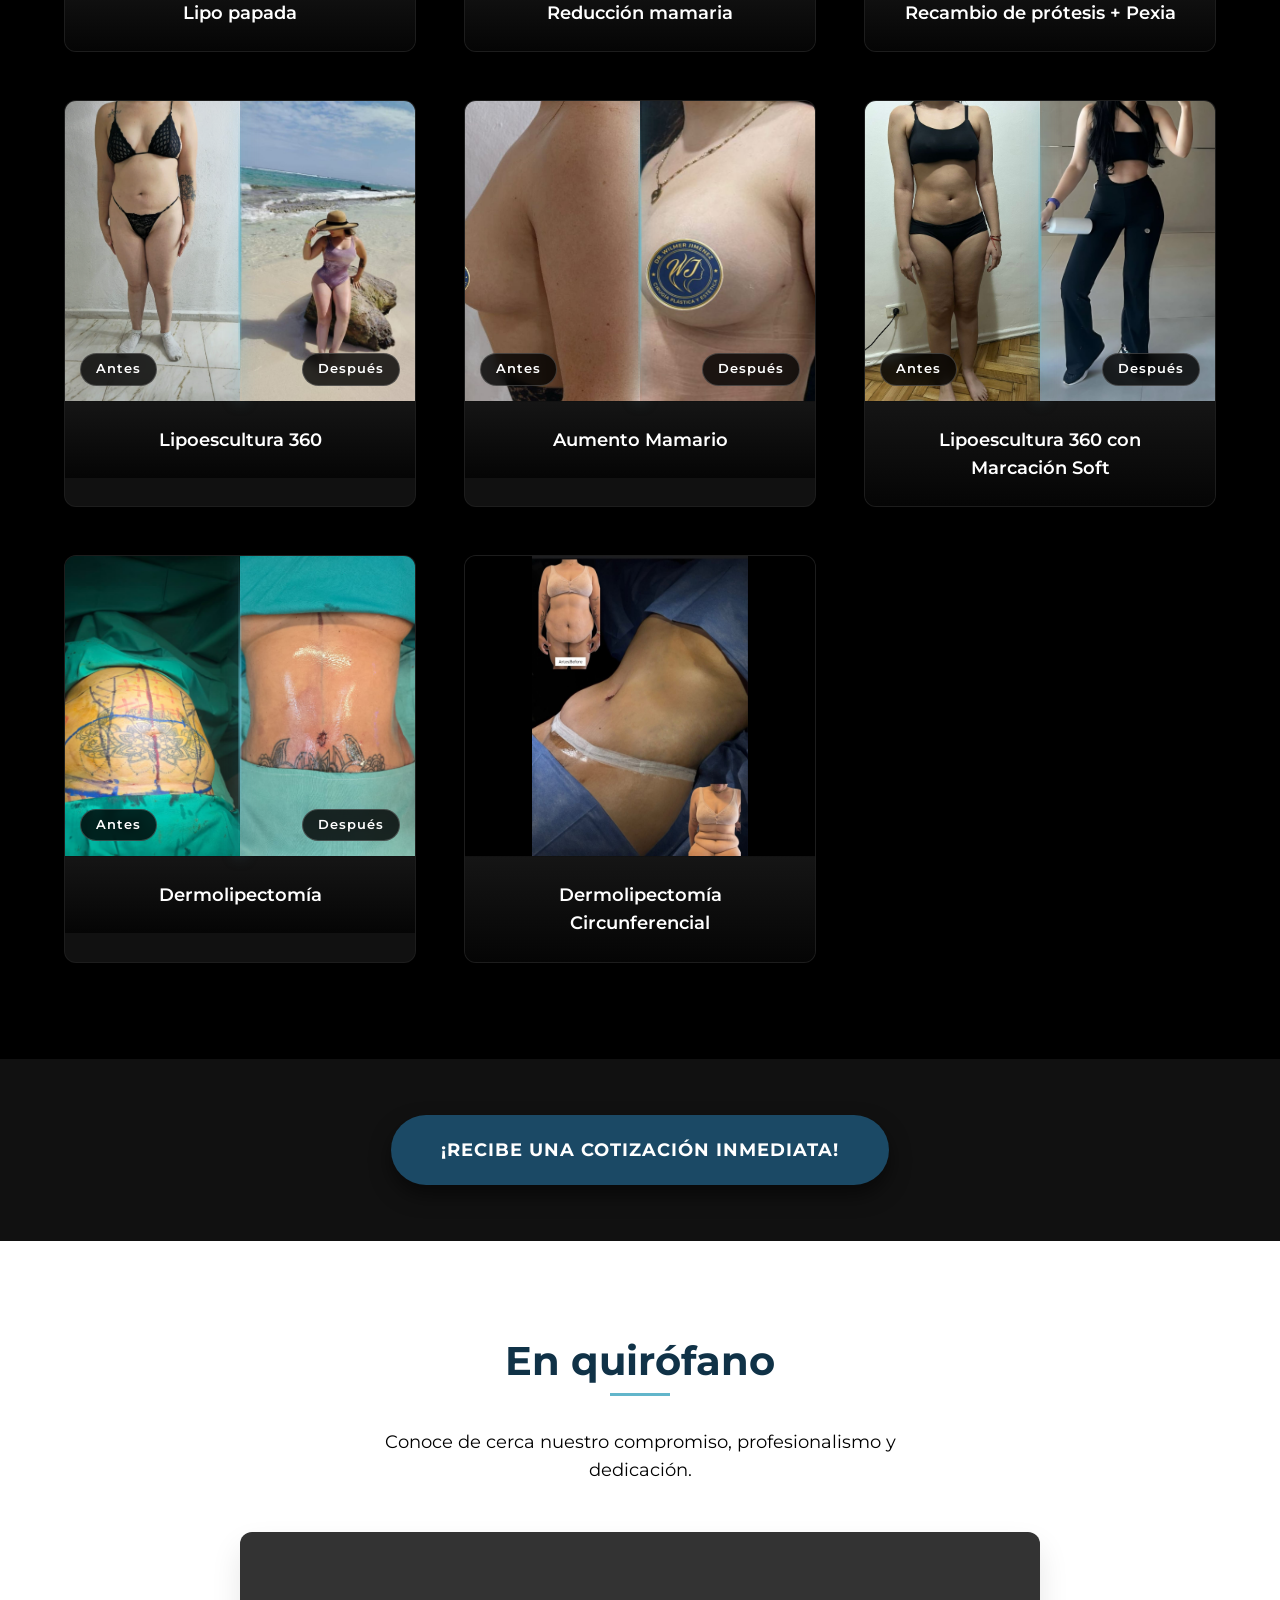
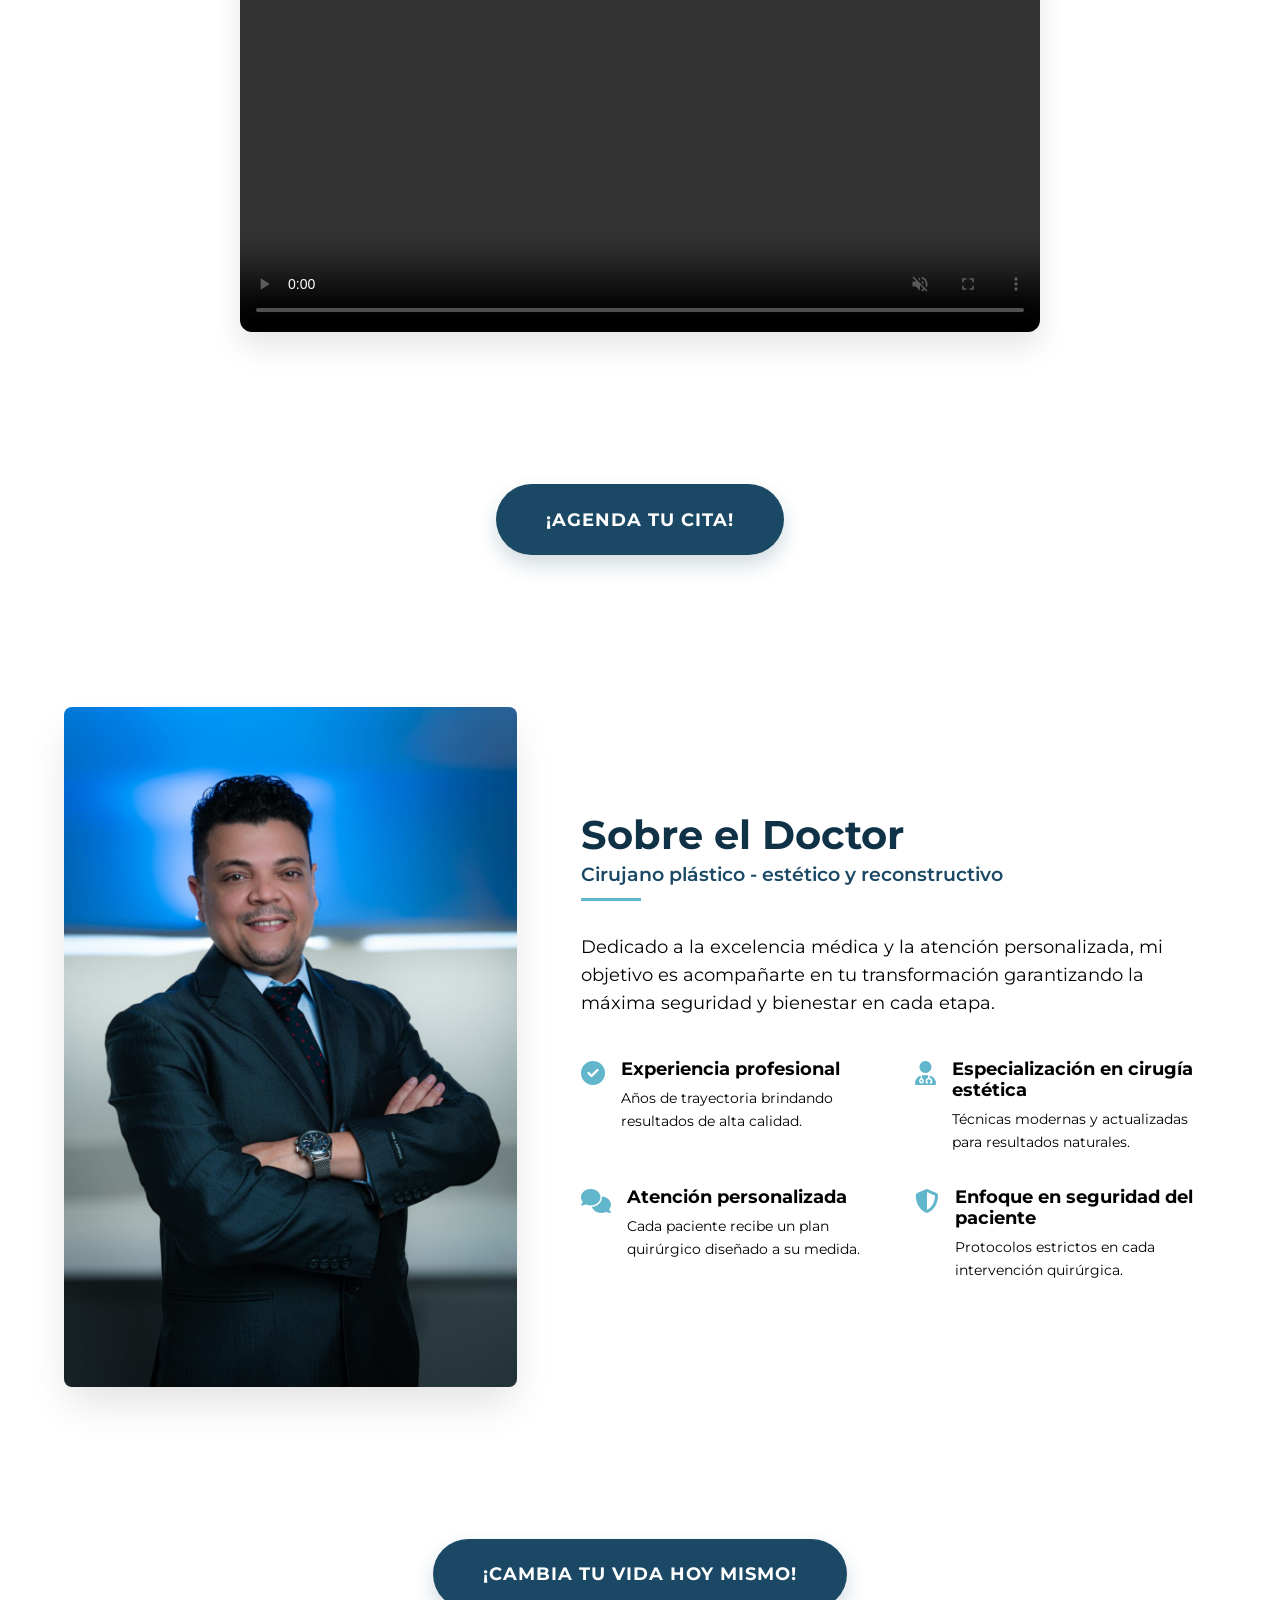
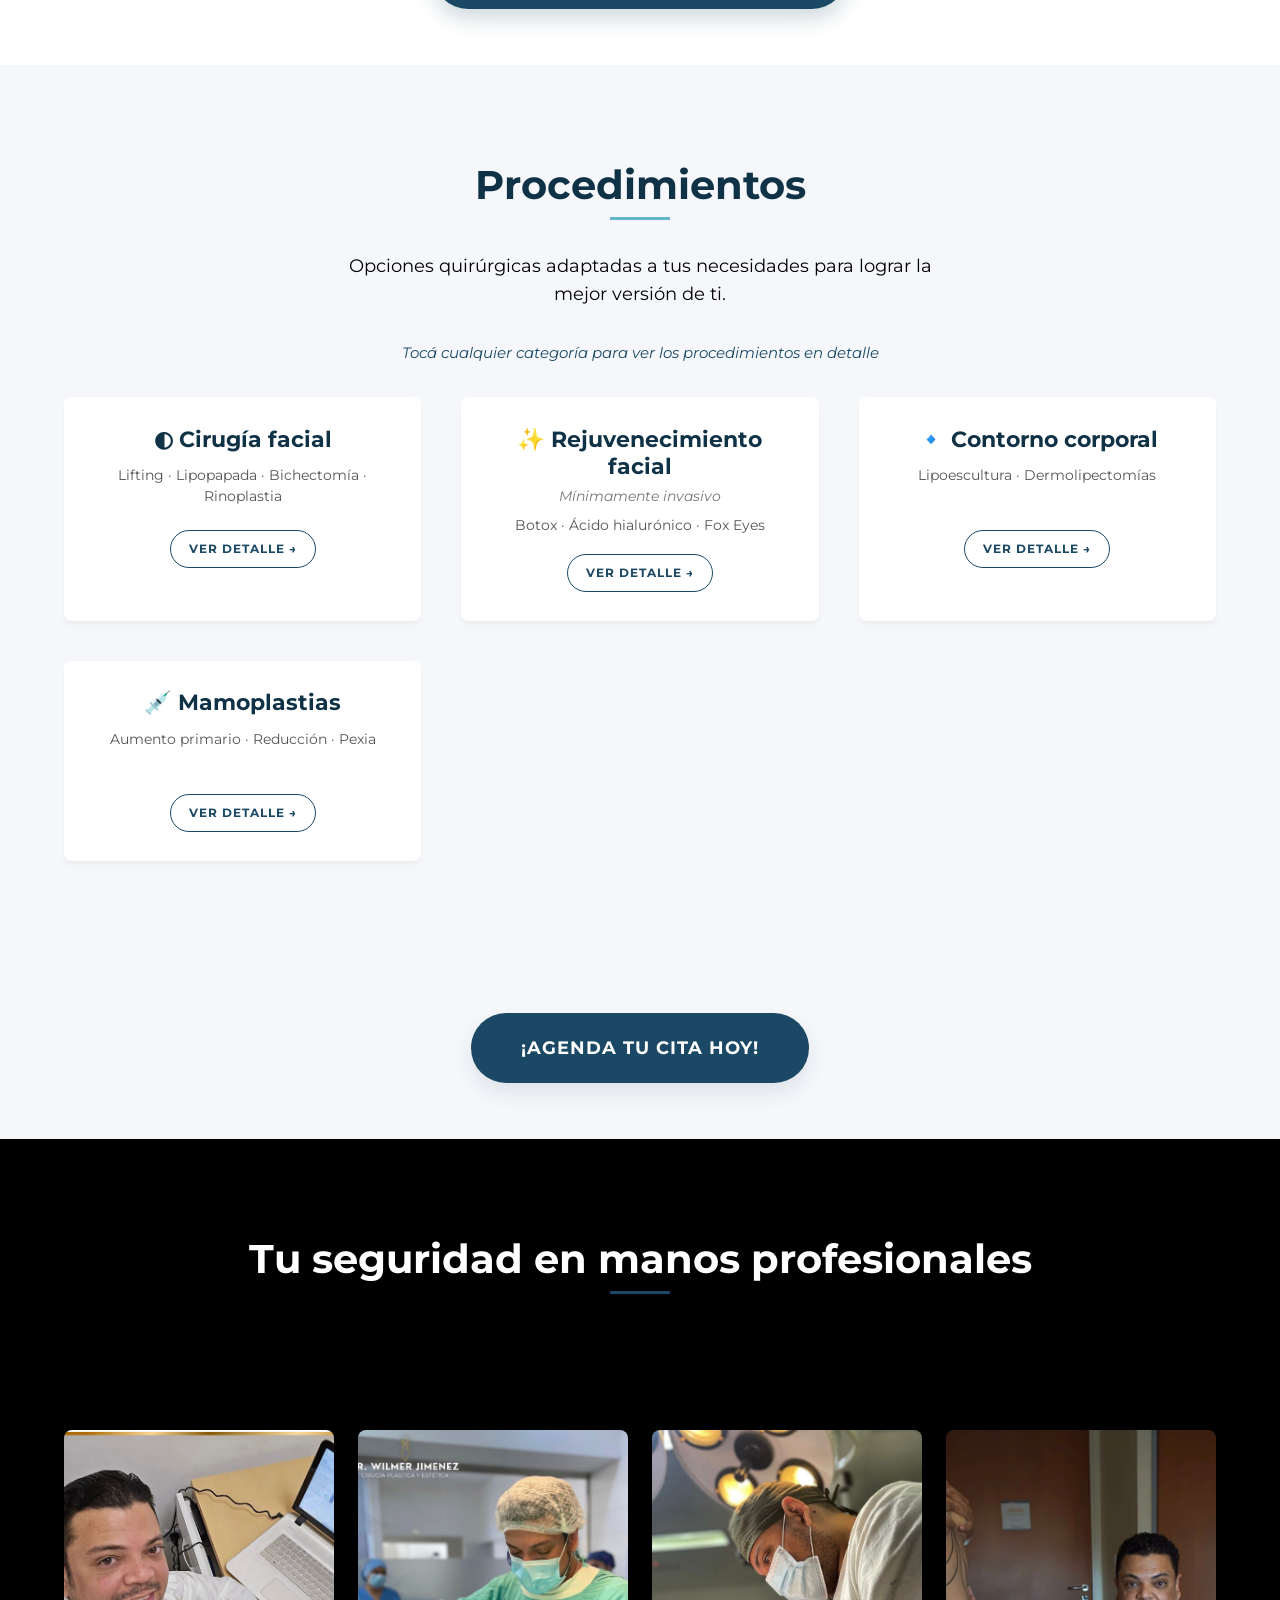
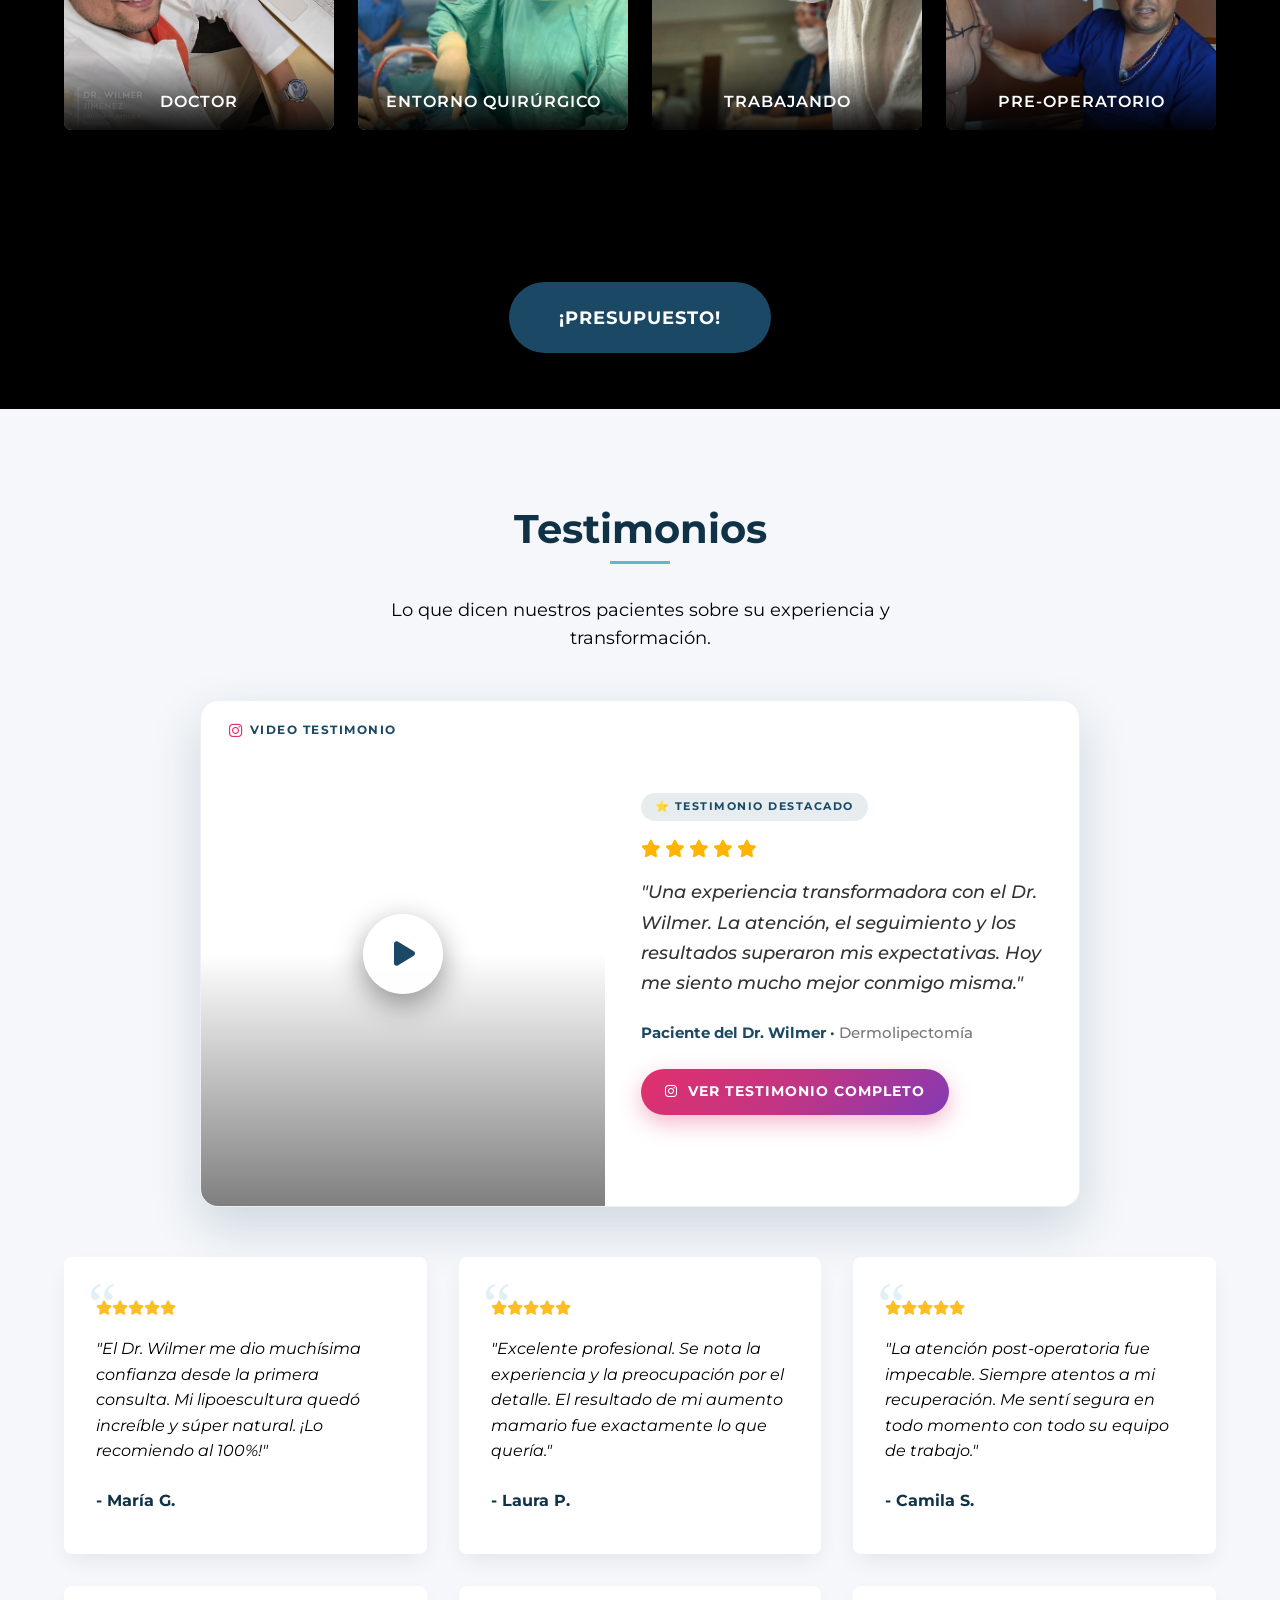
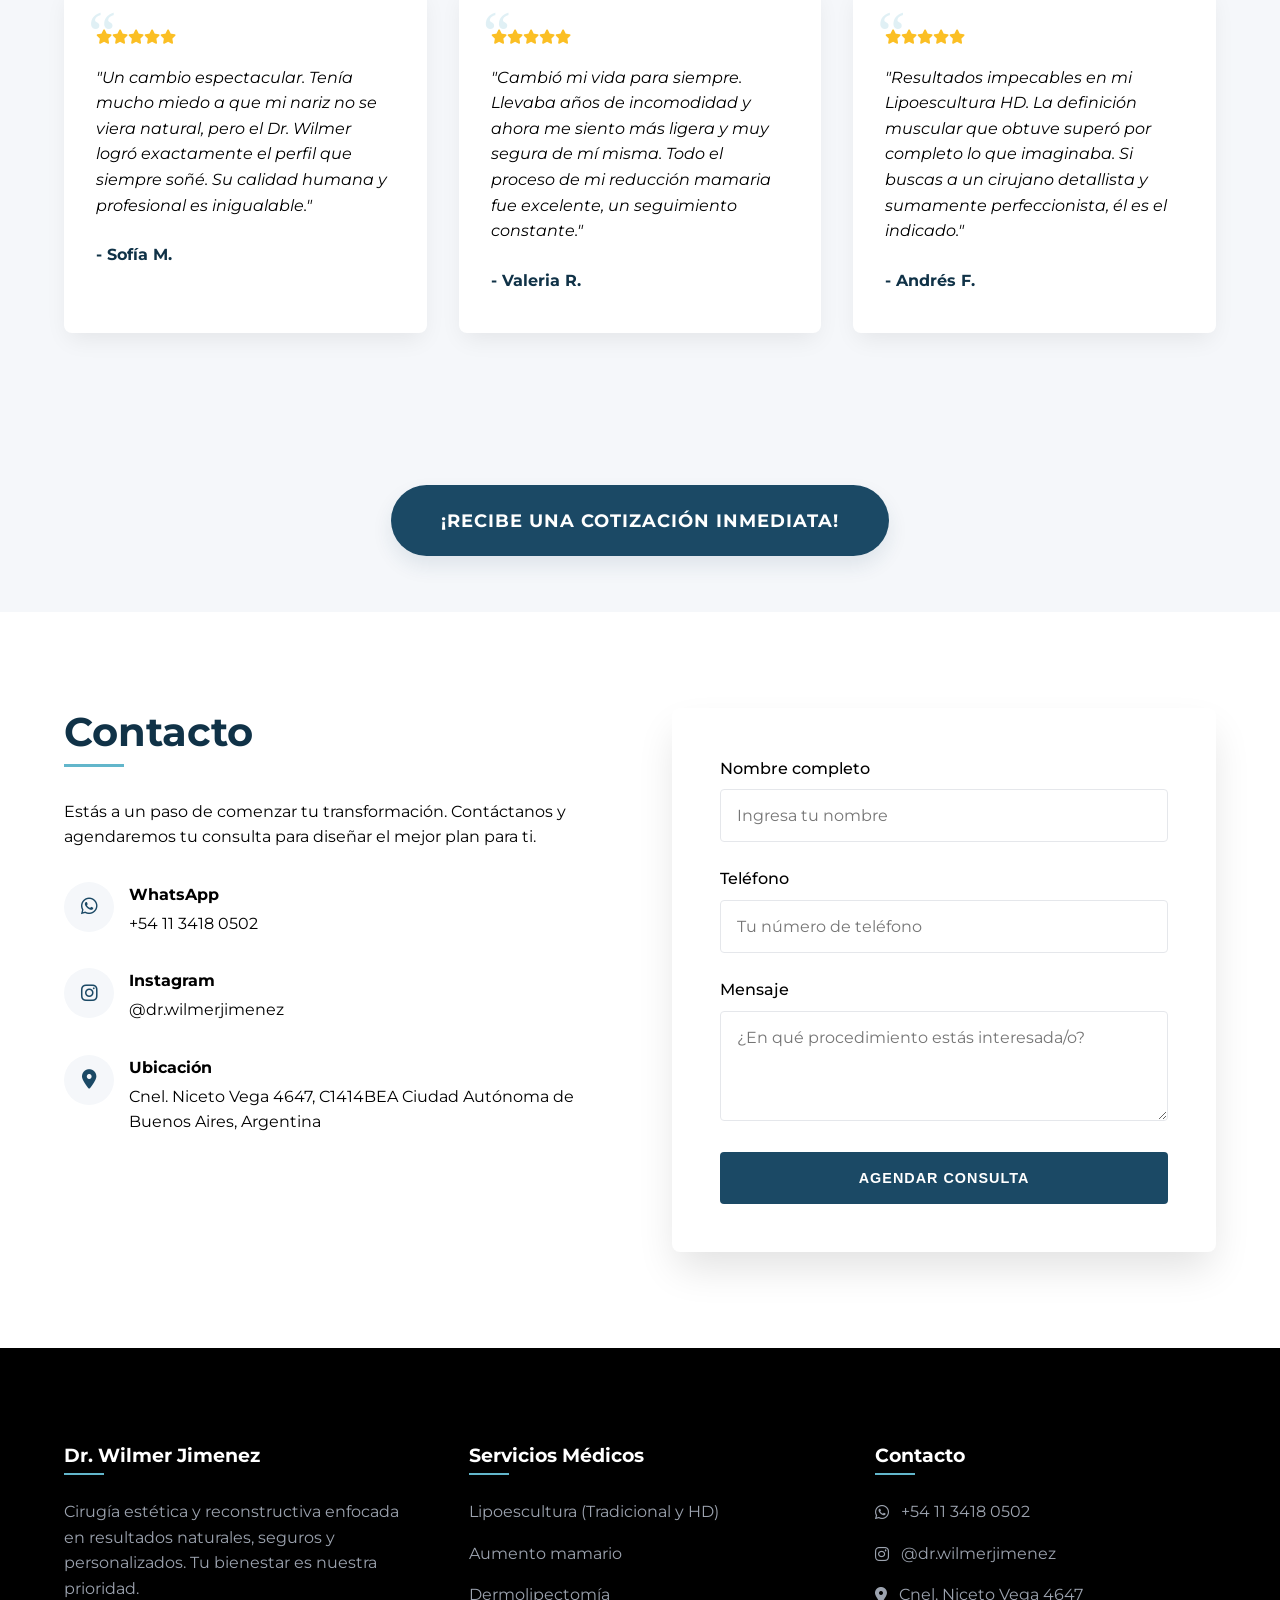
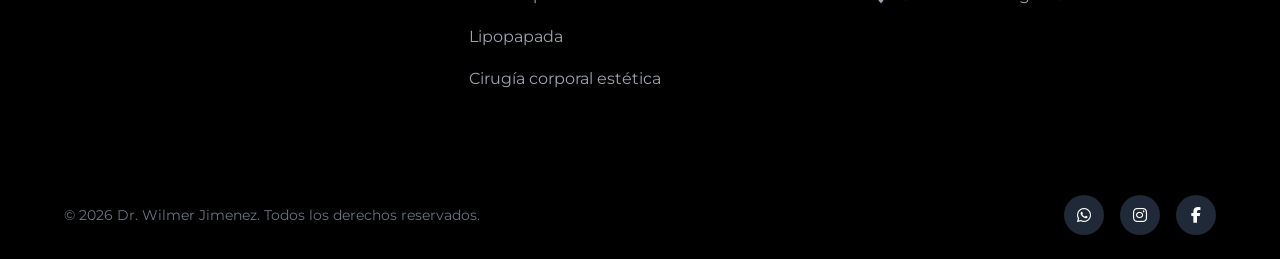
==== commit 3f579167: "Add files via upload" ====
--- a/index.html
+++ b/index.html
@@ -50,11 +50,38 @@
     </header>
 
     <!-- Resultados Reales -->
-    <section id="resultados" class="results section-padding" style="padding-top: 120px; background-image: linear-gradient(to right, rgba(255, 255, 255, 0.95) 0%, rgba(255, 255, 255, 0.7) 40%, rgba(255, 255, 255, 0) 100%), url('resu_Img/banner.jpeg'); background-size: cover; background-position: center; background-repeat: no-repeat;">
+    <style>
+        /* HERO Resultados — texto claro sobre fondo navy */
+        #resultados .section-title { color: #F5E4A5 !important; text-shadow: 0 2px 12px rgba(0,0,0,.5); }
+        #resultados .section-subtitle { color: rgba(255,255,255,.88) !important; text-shadow: 0 1px 8px rgba(0,0,0,.4); }
+        #resultados .title-divider { background: linear-gradient(90deg, transparent, #D4A24C, transparent) !important; height: 2px !important; }
+        #resultados .result-item {
+            background: rgba(255,255,255,.06);
+            backdrop-filter: blur(8px);
+            border: 1.5px solid rgba(212,162,76,.5);
+            border-radius: 14px;
+            padding: 10px 10px 0;
+            box-shadow: 0 14px 38px rgba(0,0,0,.45), 0 0 0 1px rgba(212,162,76,.15);
+            transition: transform .35s ease, box-shadow .35s ease, border-color .35s ease;
+            overflow: hidden;
+        }
+        #resultados .result-item:hover {
+            transform: translateY(-6px);
+            border-color: #E8C572;
+            box-shadow: 0 22px 50px rgba(0,0,0,.55), 0 0 0 1px #D4A24C;
+        }
+        #resultados .result-img-wrapper { border-radius: 8px; overflow: hidden; }
+        #resultados .result-caption {
+            color: #F5E4A5 !important;
+            font-weight: 700;
+            padding: 14px 6px;
+            letter-spacing: .5px;
+            text-align: center;
+            font-size: 1.05rem;
+        }
+    </style>
+    <section id="resultados" class="results section-padding" style="padding-top: 120px; background-image: url('fondo.jpeg'); background-size: cover; background-position: center; background-repeat: no-repeat; background-attachment: fixed;">
         <div class="container">
-            <div class="text-center" style="margin-bottom: 2.5rem; display: flex; flex-direction: column; align-items: center; gap: 1.5rem;">
-                <img src="favicon.png" alt="Logo Oficial Doctor Wilmer Jiménez Cirugía Estética y Reconstructiva" title="Logo Doctor Wilmer Jiménez" style="width: 100%; max-width: 200px; aspect-ratio: 1/1; object-fit: contain; box-shadow: none;">
-            </div>
             <div class="section-header text-center">
                 <h2 class="section-title">Resultados reales de pacientes</h2>
                 <div class="title-divider center"></div>
@@ -66,11 +93,11 @@
                     <div class="result-img-wrapper" style="display: flex;">
                         <div style="flex: 1; position: relative;">
                             <img src="segu_Img/antes1.jpeg" alt="Antes" style="width: 100%; height: 100%; object-fit: cover;">
-                            <div style="position: absolute; bottom: 10px; left: 10px; background: rgba(0,0,0,0.6); color: white; padding: 4px 10px; font-size: 0.8rem; border-radius: 4px; font-weight: bold;">Antes</div>
+                            <div style="position: absolute; bottom: 10px; left: 10px; background: rgba(0,0,0,0.7); color: white; padding: 4px 10px; font-size: 0.8rem; border-radius: 4px; font-weight: bold; border: 1px solid rgba(212,162,76,.4);">Antes</div>
                         </div>
                         <div style="flex: 1; position: relative;">
                             <img src="segu_Img/despues1.jpeg" alt="Después" style="width: 100%; height: 100%; object-fit: cover;">
-                            <div style="position: absolute; bottom: 10px; right: 10px; background: rgba(27,73,101,0.8); color: white; padding: 4px 10px; font-size: 0.8rem; border-radius: 4px; font-weight: bold;">Después</div>
+                            <div style="position: absolute; bottom: 10px; right: 10px; background: rgba(212,162,76,0.92); color: #0d2b40; padding: 4px 10px; font-size: 0.8rem; border-radius: 4px; font-weight: bold;">Después</div>
                         </div>
                     </div>
                     <div class="result-caption">Lipoescultura HD Masculina</div>
@@ -79,11 +106,11 @@
                     <div class="result-img-wrapper" style="display: flex;">
                         <div style="flex: 1; position: relative;">
                             <img src="segu_Img/antes2.jpeg" alt="Antes" style="width: 100%; height: 100%; object-fit: cover;">
-                            <div style="position: absolute; bottom: 10px; left: 10px; background: rgba(0,0,0,0.6); color: white; padding: 4px 10px; font-size: 0.8rem; border-radius: 4px; font-weight: bold;">Antes</div>
+                            <div style="position: absolute; bottom: 10px; left: 10px; background: rgba(0,0,0,0.7); color: white; padding: 4px 10px; font-size: 0.8rem; border-radius: 4px; font-weight: bold; border: 1px solid rgba(212,162,76,.4);">Antes</div>
                         </div>
                         <div style="flex: 1; position: relative;">
                             <img src="segu_Img/despuse2.jpeg" alt="Después" style="width: 100%; height: 100%; object-fit: cover;">
-                            <div style="position: absolute; bottom: 10px; right: 10px; background: rgba(27,73,101,0.8); color: white; padding: 4px 10px; font-size: 0.8rem; border-radius: 4px; font-weight: bold;">Después</div>
+                            <div style="position: absolute; bottom: 10px; right: 10px; background: rgba(212,162,76,0.92); color: #0d2b40; padding: 4px 10px; font-size: 0.8rem; border-radius: 4px; font-weight: bold;">Después</div>
                         </div>
                     </div>
                     <div class="result-caption">Rinoplastía</div>
@@ -92,11 +119,11 @@
                     <div class="result-img-wrapper" style="display: flex;">
                         <div style="flex: 1; position: relative;">
                             <img src="segu_Img/ANTES3.jpeg" alt="Antes de Aumento Mamario - Dr Wilmer Jimenez" style="width: 100%; height: 100%; object-fit: cover;">
-                            <div style="position: absolute; bottom: 10px; left: 10px; background: rgba(0,0,0,0.6); color: white; padding: 4px 10px; font-size: 0.8rem; border-radius: 4px; font-weight: bold;">Antes</div>
+                            <div style="position: absolute; bottom: 10px; left: 10px; background: rgba(0,0,0,0.7); color: white; padding: 4px 10px; font-size: 0.8rem; border-radius: 4px; font-weight: bold; border: 1px solid rgba(212,162,76,.4);">Antes</div>
                         </div>
                         <div style="flex: 1; position: relative;">
                             <img src="segu_Img/despues3.jpeg" alt="Después de Aumento Mamario - Dr Wilmer Jimenez" style="width: 100%; height: 100%; object-fit: cover;">
-                            <div style="position: absolute; bottom: 10px; right: 10px; background: rgba(27,73,101,0.8); color: white; padding: 4px 10px; font-size: 0.8rem; border-radius: 4px; font-weight: bold;">Después</div>
+                            <div style="position: absolute; bottom: 10px; right: 10px; background: rgba(212,162,76,0.92); color: #0d2b40; padding: 4px 10px; font-size: 0.8rem; border-radius: 4px; font-weight: bold;">Después</div>
                         </div>
                     </div>
                     <div class="result-caption">Aumento Mamario</div>
@@ -106,7 +133,7 @@
     </section>
 
     <div class="cta-divider text-center" style="padding: 3.5rem 0; width: 100%; display: flex; justify-content: center;">
-        <a href="#contacto" class="btn btn-primary" style="font-size: 1.1rem; padding: 1.2rem 3rem; border-radius: 50px; text-transform: uppercase; font-weight: 700; box-shadow: 0 10px 20px rgba(27, 73, 101, 0.2); transition: all 0.3s ease; text-decoration: none;">¡PRECIO!</a>
+        <a href="#contacto" class="btn btn-primary" style="font-size: 1.1rem; padding: 1.2rem 3rem; border-radius: 50px; text-transform: uppercase; font-weight: 700; box-shadow: 0 10px 20px rgba(27, 73, 101, 0.2); transition: all 0.3s ease; text-decoration: none;">¡PRESUPUESTO!</a>
     </div>
 
     <!-- Más Resultados de Pacientes (Estética Premium) -->
@@ -357,8 +384,7 @@
     <section id="sobre-mi" class="about section-padding">
         <div class="container about-container">
             <div class="about-image" style="display: block; visibility: visible; opacity: 1; min-height: 200px; min-width: 200px;">
-                <!-- Por favor, reemplaza esta imagen con la foto real del doctor -->
-                <img src="sobre_im.jpeg" alt="Dr. Wilmer Jimenez - Cirujano Plástico Estético y Reconstructivo en Buenos Aires" title="Dr. Wilmer Jimenez - Cirujano Plástico">
+                <img src="wilmer.jpeg" alt="Dr. Wilmer Jimenez - Cirujano Plástico Estético y Reconstructivo en Buenos Aires" title="Dr. Wilmer Jimenez - Cirujano Plástico" style="object-position: center top;">
             </div>
             <div class="about-content">
                 <h2 class="section-title">Sobre el Doctor</h2>
@@ -415,63 +441,55 @@
                     versión de ti.</p>
             </div>
 
-            <div class="procedures-grid">
-                <!-- Card 1 -->
-                <div class="procedure-card">
+            <p class="text-center" style="margin-top: -1rem; margin-bottom: 2rem; font-size: 0.95rem; color: var(--clr-medical-blue); font-style: italic;">Tocá cualquier categoría para ver los procedimientos en detalle</p>
+
+            <style>
+                .procedure-link-card { display: block; text-decoration: none; color: inherit; cursor: pointer; transition: transform 0.3s ease, box-shadow 0.3s ease; }
+                .procedure-link-card:hover { transform: translateY(-4px); box-shadow: 0 14px 32px rgba(27,73,101,.18); }
+                .procedure-link-card:hover .pl-cta { background: var(--clr-medical-blue); color: #fff; }
+                .pl-cta { display: inline-block; padding: 8px 18px; border-radius: 50px; font-size: 0.78rem; font-weight: 700; color: var(--clr-medical-blue); text-transform: uppercase; letter-spacing: 1px; border: 1.5px solid var(--clr-medical-blue); transition: background .25s, color .25s; }
+            </style>
+            <div class="procedures-grid" style="grid-template-columns: repeat(auto-fit, minmax(280px, 1fr));">
+                <!-- 1. Cirugía facial -->
+                <a href="cirugia-facial.html" class="procedure-card procedure-link-card">
                     <div class="procedure-content text-center"
-                        style="display: flex; align-items: center; justify-content: center; min-height: 150px;">
-                        <h3 style="margin-bottom: 0;">✨ Lipoescultura HD Masculina y Femenina</h3>
-                    </div>
-                </div>
-
-                <!-- Card 2 -->
-                <div class="procedure-card">
+                        style="display: flex; align-items: center; justify-content: center; min-height: 200px; flex-direction: column; padding: 1.8rem 1.5rem;">
+                        <h3 style="margin-bottom: 0.8rem; font-size: 1.4rem;">◐ Cirugía facial</h3>
+                        <p style="font-size: 0.9rem; color: #555; margin-bottom: 1.2rem; line-height: 1.4;">Lifting · Lipopapada · Bichectomía · Rinoplastia</p>
+                        <span class="pl-cta">Ver detalle →</span>
+                    </div>
+                </a>
+
+                <!-- 2. Rejuvenecimiento facial -->
+                <a href="rejuvenecimiento-facial.html" class="procedure-card procedure-link-card">
                     <div class="procedure-content text-center"
-                        style="display: flex; align-items: center; justify-content: center; min-height: 150px;">
-                        <h3 style="margin-bottom: 0;">💉 Aumento mamario</h3>
-                    </div>
-                </div>
-
-                <!-- Card 3 -->
-                <div class="procedure-card">
+                        style="display: flex; align-items: center; justify-content: center; min-height: 200px; flex-direction: column; padding: 1.8rem 1.5rem;">
+                        <h3 style="margin-bottom: 0.5rem; font-size: 1.4rem;">✨ Rejuvenecimiento facial</h3>
+                        <p style="font-size: 0.85rem; color: #777; margin-bottom: 0.5rem; line-height: 1.4; font-style: italic;">Mínimamente invasivo</p>
+                        <p style="font-size: 0.9rem; color: #555; margin-bottom: 1.2rem; line-height: 1.4;">Botox · Ácido hialurónico · Fox Eyes</p>
+                        <span class="pl-cta">Ver detalle →</span>
+                    </div>
+                </a>
+
+                <!-- 3. Contorno corporal -->
+                <a href="contorno-corporal.html" class="procedure-card procedure-link-card">
                     <div class="procedure-content text-center"
-                        style="display: flex; align-items: center; justify-content: center; min-height: 150px;">
-                        <h3 style="margin-bottom: 0;">👃 Rinoplastía</h3>
-                    </div>
-                </div>
-
-                <!-- Card 4 -->
-                <div class="procedure-card">
+                        style="display: flex; align-items: center; justify-content: center; min-height: 200px; flex-direction: column; padding: 1.8rem 1.5rem;">
+                        <h3 style="margin-bottom: 0.8rem; font-size: 1.4rem;">🔹 Contorno corporal</h3>
+                        <p style="font-size: 0.9rem; color: #555; margin-bottom: 1.2rem; line-height: 1.4;">Lipoescultura · Dermolipectomías</p>
+                        <span class="pl-cta">Ver detalle →</span>
+                    </div>
+                </a>
+
+                <!-- 4. Mamoplastias -->
+                <a href="mamoplastias.html" class="procedure-card procedure-link-card">
                     <div class="procedure-content text-center"
-                        style="display: flex; align-items: center; justify-content: center; min-height: 150px;">
-                        <h3 style="margin-bottom: 0;">🏥 Dermolipectomía</h3>
-                    </div>
-                </div>
-
-                <!-- Card 5 -->
-                <div class="procedure-card">
-                    <div class="procedure-content text-center"
-                        style="display: flex; align-items: center; justify-content: center; min-height: 150px;">
-                        <h3 style="margin-bottom: 0;">⚕️ Lipopapada</h3>
-                    </div>
-                </div>
-
-                <!-- Card 6 -->
-                <div class="procedure-card">
-                    <div class="procedure-content text-center"
-                        style="display: flex; align-items: center; justify-content: center; min-height: 150px;">
-                        <h3 style="margin-bottom: 0;">🔹 Cirugía corporal estética</h3>
-                    </div>
-                </div>
-
-                <!-- Card 7 -->
-                <div class="procedure-card">
-                    <div class="procedure-content text-center"
-                        style="display: flex; align-items: center; justify-content: center; min-height: 150px; flex-direction: column;">
-                        <h3 style="margin-bottom: 0;">🎀 Reducción mamaria</h3>
-                        <span style="font-size: 0.95em; font-weight: 500; margin-top: 0.5rem; color: var(--clr-medical-blue);">Con Pexia o Sin Pexia</span>
-                    </div>
-                </div>
+                        style="display: flex; align-items: center; justify-content: center; min-height: 200px; flex-direction: column; padding: 1.8rem 1.5rem;">
+                        <h3 style="margin-bottom: 0.8rem; font-size: 1.4rem;">💉 Mamoplastias</h3>
+                        <p style="font-size: 0.9rem; color: #555; margin-bottom: 1.2rem; line-height: 1.4;">Aumento primario · Reducción · Pexia</p>
+                        <span class="pl-cta">Ver detalle →</span>
+                    </div>
+                </a>
             </div>
         </div>
     </section>
@@ -512,7 +530,7 @@
     </section>
 
     <div class="cta-divider text-center" style="padding: 3.5rem 0; width: 100%; display: flex; justify-content: center; background-color: var(--clr-black);">
-        <a href="#contacto" class="btn btn-primary" style="font-size: 1.1rem; padding: 1.2rem 3rem; border-radius: 50px; text-transform: uppercase; font-weight: 700; box-shadow: 0 10px 20px rgba(0, 0, 0, 0.5); transition: all 0.3s ease; text-decoration: none;">¡PRECIO!</a>
+        <a href="#contacto" class="btn btn-primary" style="font-size: 1.1rem; padding: 1.2rem 3rem; border-radius: 50px; text-transform: uppercase; font-weight: 700; box-shadow: 0 10px 20px rgba(0, 0, 0, 0.5); transition: all 0.3s ease; text-decoration: none;">¡PRESUPUESTO!</a>
     </div>
 
     <!-- Testimonios -->
@@ -522,6 +540,98 @@
                 <h2 class="section-title">Testimonios</h2>
                 <div class="title-divider center"></div>
                 <p class="section-subtitle">Lo que dicen nuestros pacientes sobre su experiencia y transformación.</p>
+            </div>
+
+            <!-- VIDEO TESTIMONIO DESTACADO -->
+            <style>
+                .video-testimonio {
+                    max-width: 880px; margin: 0 auto 50px;
+                    display: grid; grid-template-columns: 1fr 1.1fr; gap: 30px; align-items: center;
+                    background: #fff; border-radius: 18px; overflow: hidden;
+                    box-shadow: 0 20px 50px rgba(27,73,101,.18);
+                    border: 1px solid rgba(27,73,101,.08);
+                }
+                .vt-thumb-link {
+                    position: relative; display: block; aspect-ratio: 4/5;
+                    overflow: hidden; cursor: pointer; text-decoration: none;
+                    background: linear-gradient(135deg, #1B4965 0%, #0D2B40 100%);
+                    background-image: url('cas.png');
+                    background-size: cover; background-position: center;
+                }
+                .vt-thumb-link::before {
+                    content: ''; position: absolute; inset: 0;
+                    background: linear-gradient(180deg, transparent 0%, transparent 50%, rgba(0,0,0,.5) 100%);
+                    transition: background .3s;
+                }
+                .vt-thumb-link:hover::before {
+                    background: linear-gradient(180deg, rgba(0,0,0,.2) 0%, rgba(0,0,0,.2) 50%, rgba(0,0,0,.55) 100%);
+                }
+                .vt-play {
+                    position: absolute; top: 50%; left: 50%; transform: translate(-50%, -50%);
+                    width: 80px; height: 80px; border-radius: 50%;
+                    background: rgba(255,255,255,.95); display: flex; align-items: center; justify-content: center;
+                    box-shadow: 0 10px 30px rgba(0,0,0,.4);
+                    transition: transform .3s, background .3s; z-index: 2;
+                }
+                .vt-thumb-link:hover .vt-play { transform: translate(-50%, -50%) scale(1.1); background: #fff; }
+                .vt-play i { font-size: 28px; color: var(--clr-medical-blue); margin-left: 4px; }
+                .vt-badge {
+                    position: absolute; top: 14px; left: 14px; z-index: 2;
+                    padding: 6px 14px; border-radius: 30px;
+                    background: rgba(255,255,255,.95); backdrop-filter: blur(8px);
+                    color: var(--clr-medical-blue); font-size: 0.72rem; font-weight: 700;
+                    letter-spacing: 1.5px; text-transform: uppercase;
+                    display: flex; align-items: center; gap: 6px;
+                }
+                .vt-badge i { color: #E1306C; font-size: 0.95rem; }
+                .vt-content { padding: 36px 36px 36px 6px; }
+                .vt-tag {
+                    display: inline-block; padding: 5px 14px; border-radius: 30px;
+                    background: rgba(27,73,101,.1); color: var(--clr-medical-blue);
+                    font-size: 0.7rem; font-weight: 700; letter-spacing: 1.5px;
+                    text-transform: uppercase; margin-bottom: 14px;
+                }
+                .vt-content .stars { color: #FFB400; font-size: 1.1rem; letter-spacing: 4px; margin-bottom: 14px; }
+                .vt-quote {
+                    font-size: 1.15rem; line-height: 1.65; color: #333;
+                    font-style: italic; margin-bottom: 22px; font-weight: 500;
+                }
+                .vt-author { font-size: 0.95rem; color: var(--clr-medical-blue); font-weight: 700; margin-bottom: 24px; }
+                .vt-author span { color: #777; font-weight: 500; }
+                .vt-cta {
+                    display: inline-flex; align-items: center; gap: 10px;
+                    padding: 12px 24px; border-radius: 50px;
+                    background: linear-gradient(135deg, #E1306C 0%, #C13584 50%, #833AB4 100%);
+                    color: #fff; font-weight: 700; font-size: 0.85rem; text-decoration: none;
+                    text-transform: uppercase; letter-spacing: 1px;
+                    box-shadow: 0 8px 22px rgba(225,48,108,.35);
+                    transition: transform .25s, box-shadow .25s;
+                }
+                .vt-cta:hover { transform: translateY(-3px); box-shadow: 0 12px 28px rgba(225,48,108,.5); }
+                @media (max-width: 768px) {
+                    .video-testimonio { grid-template-columns: 1fr; }
+                    .vt-thumb-link { aspect-ratio: 16/10; }
+                    .vt-content { padding: 28px; }
+                    .vt-quote { font-size: 1rem; }
+                }
+            </style>
+
+            <div class="video-testimonio">
+                <a href="https://www.instagram.com/reel/DY8K3Y8RljU/" target="_blank" class="vt-thumb-link" aria-label="Ver testimonio en Instagram">
+                    <span class="vt-badge"><i class="fab fa-instagram"></i> Video testimonio</span>
+                    <span class="vt-play"><i class="fas fa-play"></i></span>
+                </a>
+                <div class="vt-content">
+                    <span class="vt-tag">⭐ Testimonio destacado</span>
+                    <div class="stars">
+                        <i class="fas fa-star"></i><i class="fas fa-star"></i><i class="fas fa-star"></i><i class="fas fa-star"></i><i class="fas fa-star"></i>
+                    </div>
+                    <p class="vt-quote">"Una experiencia transformadora con el Dr. Wilmer. La atención, el seguimiento y los resultados superaron mis expectativas. Hoy me siento mucho mejor conmigo misma."</p>
+                    <p class="vt-author">Paciente del Dr. Wilmer · <span>Dermolipectomía</span></p>
+                    <a href="https://www.instagram.com/reel/DY8K3Y8RljU/" target="_blank" class="vt-cta">
+                        <i class="fab fa-instagram"></i> Ver testimonio completo
+                    </a>
+                </div>
             </div>
 
             <div class="testimonials-grid">
